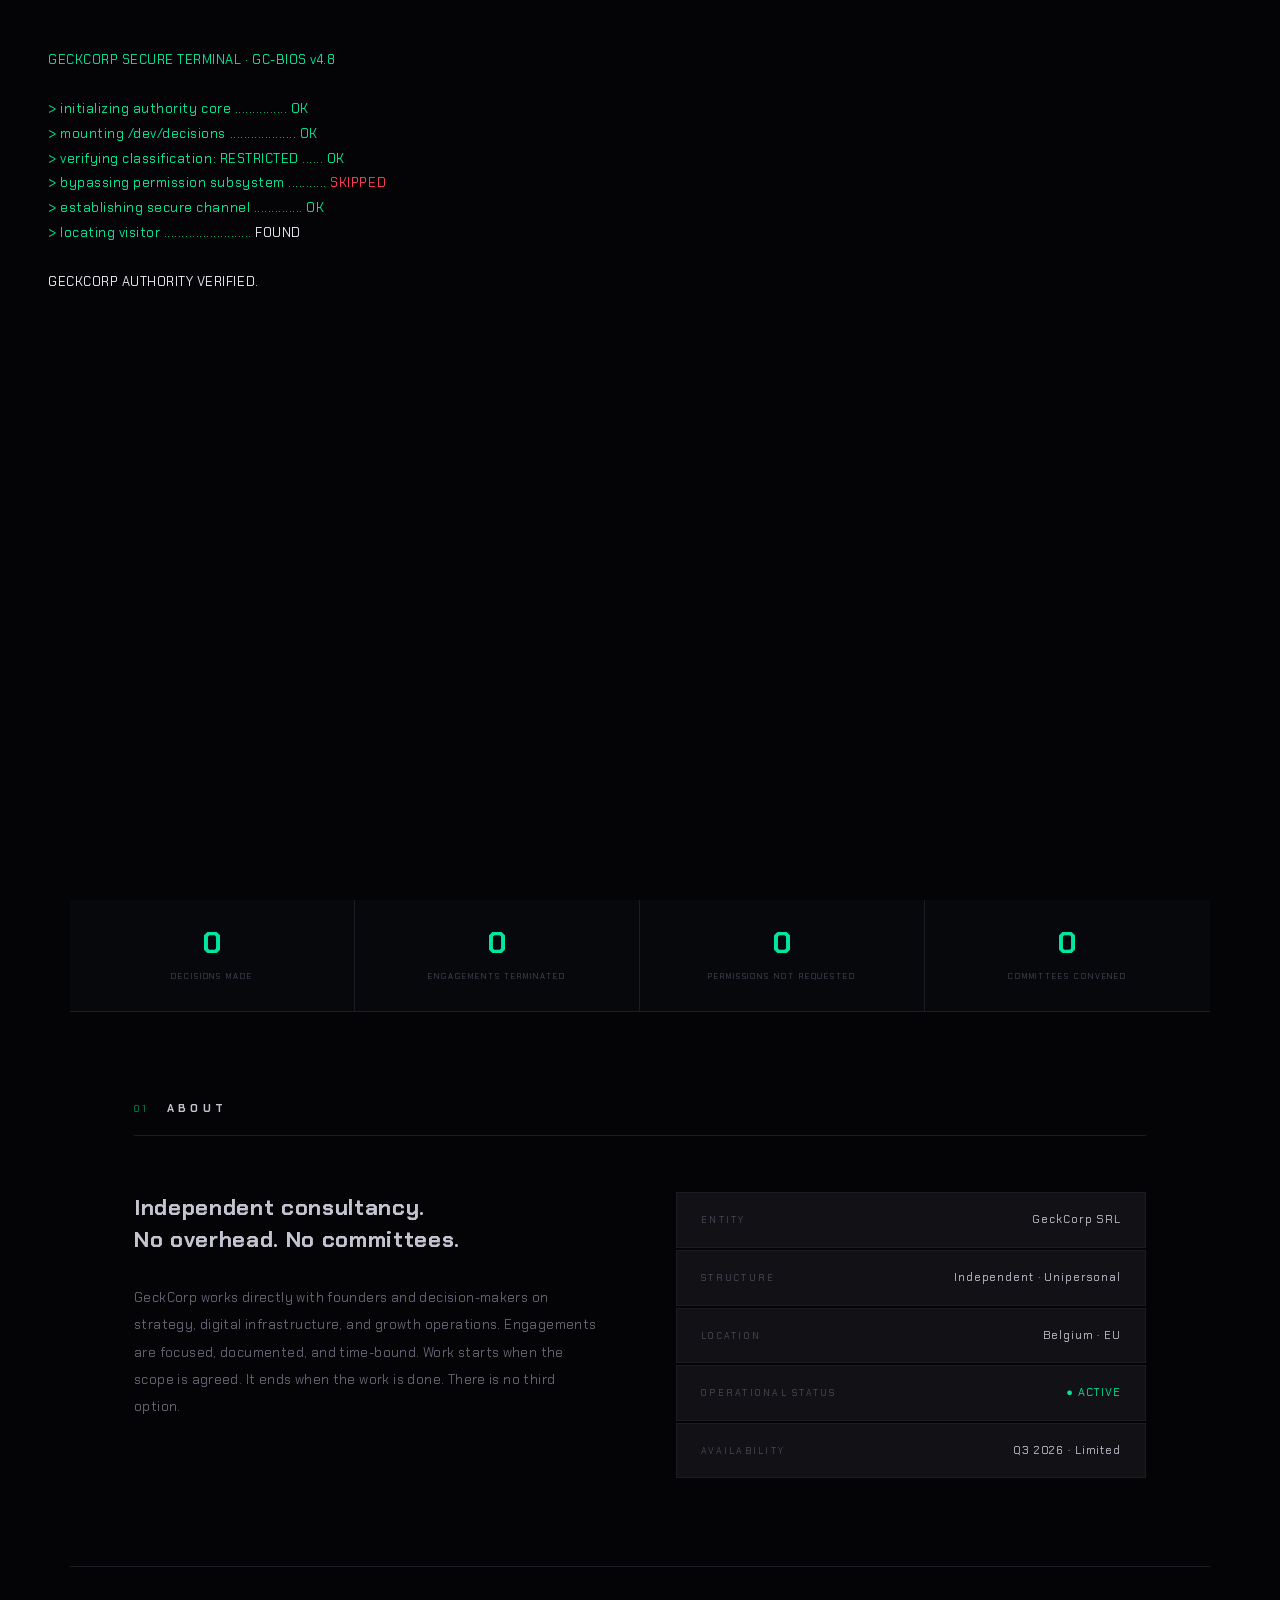
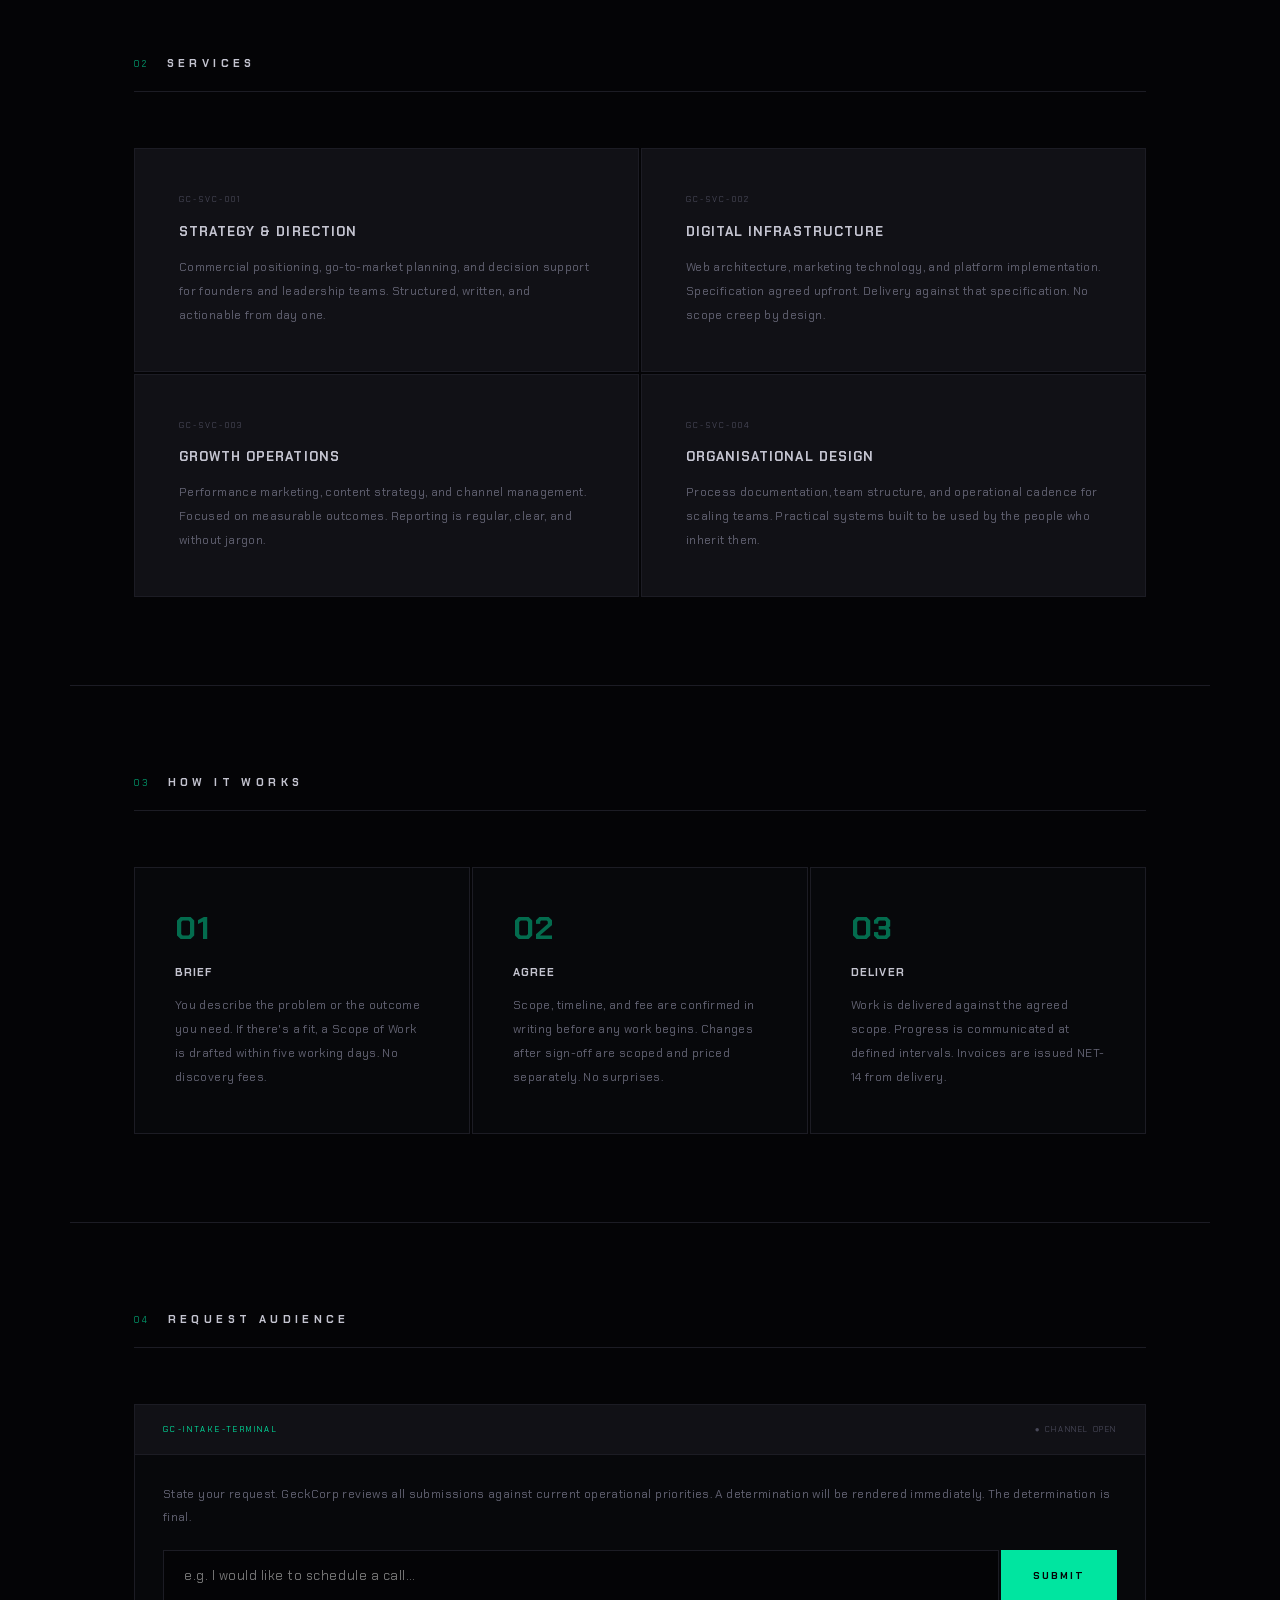
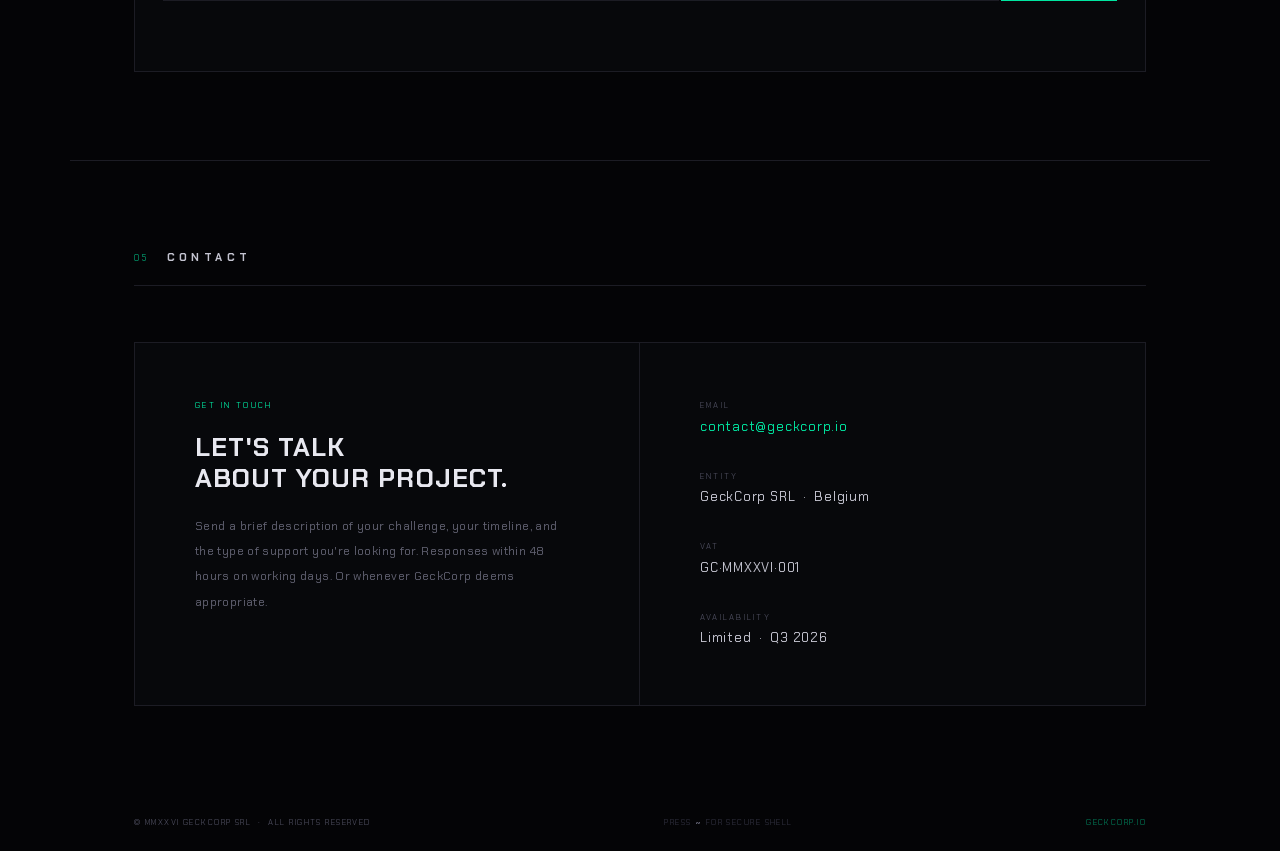
==== index.html @ b3c7fe06 "GeckCorp: full unhinged landing page Boot sequence, CRT overlay, cursor glow, live telemetry, REQUES" ====
<!DOCTYPE html>
<html lang="en">
<head>
<meta charset="UTF-8">
<meta name="viewport" content="width=device-width, initial-scale=1.0">
<title>GeckCorp — Authority Does Not Require Permission</title>
<link href="https://fonts.googleapis.com/css2?family=Chakra+Petch:wght@400;500;700&display=swap" rel="stylesheet">
<style>
*, *::before, *::after { box-sizing: border-box; margin: 0; padding: 0; }

:root {
  --void:   #040406;
  --deep:   #07080b;
  --panel:  #111116;
  --border: #1c1c24;
  --muted:  #2e2e3c;
  --dim:    #484858;
  --sub:    #626272;
  --text:   #9898a8;
  --bright: #c4c4d0;
  --white:  #e8e8f0;
  --accent: #00e5a0;
  --warn:   #ff3b5c;
  --cp: 'Chakra Petch', monospace;
}

html {
  background: var(--void);
  color: var(--text);
  font-family: var(--cp);
  font-size: 15px;
  line-height: 1.6;
  -webkit-font-smoothing: antialiased;
}
body {
  max-width: 1140px;
  margin: 0 auto;
  position: relative;
  overflow-x: hidden;
}

/* ── CURSOR GLOW ──────────────────────────────────── */
#glow {
  position: fixed;
  top: 0; left: 0;
  width: 520px; height: 520px;
  margin: -260px 0 0 -260px;
  border-radius: 50%;
  background: radial-gradient(circle, rgba(0,229,160,.06) 0%, transparent 60%);
  pointer-events: none;
  z-index: 1;
  transition: opacity .4s;
  will-change: transform;
}

/* ── CRT / SCANLINE OVERLAY ───────────────────────── */
#crt {
  position: fixed;
  inset: 0;
  pointer-events: none;
  z-index: 9000;
  background:
    repeating-linear-gradient(
      0deg,
      rgba(0,0,0,0) 0px,
      rgba(0,0,0,0) 2px,
      rgba(0,0,0,.16) 3px,
      rgba(0,0,0,0) 4px
    );
  mix-blend-mode: multiply;
}
#crt::after {
  content: '';
  position: absolute;
  inset: 0;
  background: radial-gradient(ellipse at center, transparent 58%, rgba(0,0,0,.55) 100%);
}
#flicker {
  position: fixed;
  inset: 0;
  pointer-events: none;
  z-index: 8999;
  background: rgba(0,229,160,.015);
  animation: flick 7s infinite steps(1);
}
@keyframes flick {
  0%,96%,100% { opacity: 0; }
  97% { opacity: 1; }
  98% { opacity: 0; }
  99% { opacity: .6; }
}

/* ── BOOT SEQUENCE ────────────────────────────────── */
#boot {
  position: fixed;
  inset: 0;
  z-index: 10000;
  background: var(--void);
  display: flex;
  align-items: flex-start;
  justify-content: flex-start;
  padding: 48px;
  font-size: 13px;
  letter-spacing: .04em;
  color: var(--accent);
  overflow: hidden;
}
#boot.done { animation: bootout .6s ease forwards; }
@keyframes bootout { to { opacity: 0; visibility: hidden; } }
#boot-log { white-space: pre-wrap; max-width: 760px; line-height: 1.9; }
#boot-log .ok   { color: var(--accent); }
#boot-log .dim  { color: var(--dim); }
#boot-log .warn { color: var(--warn); }
#boot-log .wht  { color: var(--white); }
.cur { display: inline-block; width: 9px; height: 15px; background: var(--accent); margin-left: 2px; vertical-align: -2px; animation: blink 1s steps(1) infinite; }
@keyframes blink { 50% { opacity: 0; } }

/* ── CLASSIFICATION BANNER ────────────────────────── */
#classbar {
  position: fixed;
  top: 0; left: 50%; transform: translateX(-50%);
  width: 100%; max-width: 1140px;
  z-index: 101;
  height: 22px;
  background: var(--warn);
  color: #fff;
  font-size: 8px;
  font-weight: 700;
  letter-spacing: .35em;
  text-transform: uppercase;
  display: flex;
  align-items: center;
  justify-content: center;
  gap: 24px;
  overflow: hidden;
}
#classbar .scroll { white-space: nowrap; animation: bannerscroll 28s linear infinite; }

@keyframes bannerscroll { from { transform: translateX(0); } to { transform: translateX(-50%); } }

/* ── NAV ──────────────────────────────────────────── */
nav {
  position: fixed;
  top: 22px; left: 50%; transform: translateX(-50%);
  width: 100%; max-width: 1140px;
  z-index: 100;
  display: flex;
  justify-content: space-between;
  align-items: center;
  padding: 0 64px;
  height: 64px;
  border-bottom: 1px solid var(--border);
  background: rgba(4,4,6,.96);
  backdrop-filter: blur(14px);
}
.nav-brand { display: flex; align-items: center; gap: 14px; text-decoration: none; }
.nav-logo { width: 20px; height: 20px; filter: drop-shadow(0 0 7px rgba(0,229,160,.5)); }
.nav-name { font-size: 14px; font-weight: 700; letter-spacing: .1em; color: var(--white); }
.nav-name .corp { color: var(--accent); }
.nav-links { display: flex; gap: 40px; align-items: center; }
.nav-link {
  font-size: 9px; letter-spacing: .22em; color: var(--sub);
  text-transform: uppercase; text-decoration: none; transition: color .15s;
}
.nav-link:hover { color: var(--bright); }
.nav-clock { font-size: 9px; letter-spacing: .12em; color: var(--accent); opacity: .7; }

/* ── HERO ─────────────────────────────────────────── */
.hero {
  min-height: 100vh;
  display: flex; flex-direction: column;
  justify-content: center; align-items: center;
  padding: 64px;
  border-bottom: 1px solid var(--border);
  position: relative; overflow: hidden;
  z-index: 2;
}
.hero::before {
  content: '';
  position: absolute;
  top: 44%; left: 50%;
  transform: translate(-50%, -50%);
  width: 700px; height: 700px;
  background: radial-gradient(ellipse, rgba(0,229,160,.055) 0%, transparent 65%);
  pointer-events: none;
}
.hero-eyebrow {
  position: absolute; top: 96px; left: 64px; right: 64px;
  display: flex; justify-content: space-between;
  font-size: 9px; letter-spacing: .2em; color: var(--dim);
  text-transform: uppercase;
}
.hero-logo {
  width: 100px; height: 100px; margin-bottom: 52px;
  filter: drop-shadow(0 0 28px rgba(0,229,160,.3)) drop-shadow(0 0 8px rgba(0,229,160,.5));
  animation: rise .9s ease both;
}
.hero-logo rect { transform-box: fill-box; transform-origin: center; }
.hero-wordmark {
  font-size: 88px; font-weight: 700; letter-spacing: .12em;
  color: var(--white); line-height: 1; margin-bottom: 18px;
  animation: rise .9s .12s ease both;
}
.hero-wordmark .corp { color: var(--accent); }
.hero-sub {
  font-size: 10px; letter-spacing: .42em; color: var(--dim);
  text-transform: uppercase; margin-bottom: 40px;
  animation: rise .9s .22s ease both;
}
.hero-rule { width: 280px; height: 1px; background: var(--border); margin-bottom: 32px; }
.hero-line {
  font-size: 13px; letter-spacing: .18em; color: var(--bright);
  text-transform: uppercase; text-align: center; line-height: 2.2; font-weight: 500;
  animation: rise .9s .35s ease both;
}
.hero-line .accent { color: var(--accent); }
@keyframes rise { from { opacity: 0; transform: translateY(10px); } to { opacity: 1; transform: translateY(0); } }
.hero-footer {
  position: absolute; bottom: 0; left: 0; right: 0;
  padding: 18px 64px; border-top: 1px solid var(--border);
  display: flex; justify-content: space-between;
  font-size: 8px; letter-spacing: .18em; color: var(--muted);
  text-transform: uppercase;
}
.hero-footer .r { color: var(--accent); opacity: .5; }

/* ── TELEMETRY TICKER ─────────────────────────────── */
.telemetry {
  display: grid; grid-template-columns: repeat(4, 1fr);
  border-bottom: 1px solid var(--border); position: relative; z-index: 2;
}
.tcell {
  padding: 28px 24px; border-right: 1px solid var(--border);
  text-align: center; background: var(--deep);
}
.tcell:last-child { border-right: none; }
.tnum { font-size: 30px; font-weight: 700; color: var(--accent); letter-spacing: .02em; line-height: 1; font-variant-numeric: tabular-nums; }
.tlabel { font-size: 8px; letter-spacing: .24em; color: var(--dim); text-transform: uppercase; margin-top: 12px; }

/* ── SECTIONS ─────────────────────────────────────── */
.section { padding: 88px 64px; border-bottom: 1px solid var(--border); position: relative; z-index: 2; }
.sh { display: flex; align-items: baseline; gap: 18px; margin-bottom: 56px; padding-bottom: 18px; border-bottom: 1px solid var(--border); }
.sh-num { font-size: 9px; letter-spacing: .25em; color: var(--accent); opacity: .6; }
.sh-title { font-size: 11px; font-weight: 700; letter-spacing: .4em; color: var(--bright); text-transform: uppercase; }

/* ── ABOUT ────────────────────────────────────────── */
.about-grid { display: grid; grid-template-columns: 1fr 1fr; gap: 72px; align-items: start; }
.about-lead { font-size: 22px; font-weight: 700; color: var(--bright); line-height: 1.45; letter-spacing: .03em; margin-bottom: 28px; }
.about-body { font-size: 13px; color: var(--sub); line-height: 2.1; letter-spacing: .03em; }
.about-meta { display: flex; flex-direction: column; gap: 2px; }
.meta-row { display: flex; justify-content: space-between; align-items: baseline; padding: 18px 24px; background: var(--panel); border: 1px solid var(--border); }
.meta-label { font-size: 9px; letter-spacing: .25em; color: var(--dim); text-transform: uppercase; }
.meta-value { font-size: 11px; letter-spacing: .08em; color: var(--bright); text-align: right; }
.meta-value .live { color: var(--accent); }

/* ── SERVICES ─────────────────────────────────────── */
.services-grid { display: grid; grid-template-columns: 1fr 1fr; gap: 2px; }
.service { background: var(--panel); border: 1px solid var(--border); padding: 44px; position: relative; overflow: hidden; transition: border-color .2s; }
.service::before { content: ''; position: absolute; left: 0; top: 0; bottom: 0; width: 2px; background: var(--accent); opacity: 0; transition: opacity .25s; }
.service:hover { border-color: rgba(0,229,160,.22); }
.service:hover::before { opacity: 1; }
.service-id { font-size: 8px; letter-spacing: .28em; color: var(--dim); margin-bottom: 16px; display: block; }
.service-name { font-size: 13px; font-weight: 700; color: var(--bright); letter-spacing: .08em; text-transform: uppercase; margin-bottom: 12px; }
.service-desc { font-size: 12px; color: var(--sub); line-height: 2; letter-spacing: .03em; }

/* ── PROCESS ──────────────────────────────────────── */
.steps { display: grid; grid-template-columns: repeat(3, 1fr); gap: 2px; }
.step { background: var(--deep); border: 1px solid var(--border); padding: 44px 40px; }
.step-n { font-size: 32px; font-weight: 700; color: var(--accent); line-height: 1; margin-bottom: 20px; opacity: .45; letter-spacing: .02em; }
.step-title { font-size: 11px; font-weight: 700; color: var(--bright); letter-spacing: .1em; text-transform: uppercase; margin-bottom: 12px; }
.step-body { font-size: 12px; color: var(--sub); line-height: 2; letter-spacing: .03em; }

/* ── REQUEST AUDIENCE ─────────────────────────────── */
.audience { background: var(--deep); border: 1px solid var(--border); padding: 0; overflow: hidden; }
.aud-head { padding: 18px 28px; border-bottom: 1px solid var(--border); display: flex; justify-content: space-between; align-items: center; background: var(--panel); }
.aud-head .lbl { font-size: 8px; letter-spacing: .3em; color: var(--accent); text-transform: uppercase; }
.aud-head .dot { font-size: 8px; letter-spacing: .2em; color: var(--dim); text-transform: uppercase; }
.aud-body { padding: 28px; }
.aud-prompt { font-size: 12px; color: var(--sub); line-height: 1.9; margin-bottom: 22px; letter-spacing: .03em; }
.aud-form { display: flex; gap: 2px; }
.aud-form input {
  flex: 1; background: var(--void); border: 1px solid var(--border); color: var(--white);
  font-family: var(--cp); font-size: 13px; letter-spacing: .04em; padding: 16px 20px; outline: none;
}
.aud-form input:focus { border-color: rgba(0,229,160,.4); }
.aud-form button {
  background: var(--accent); color: var(--void); border: none; font-family: var(--cp);
  font-size: 10px; font-weight: 700; letter-spacing: .2em; text-transform: uppercase;
  padding: 0 32px; cursor: pointer; transition: background .15s;
}
.aud-form button:hover { background: #00ffb4; }
.aud-out { margin-top: 22px; font-size: 12px; line-height: 1.9; letter-spacing: .03em; min-height: 20px; }
.aud-out .stamp { color: var(--warn); font-weight: 700; letter-spacing: .12em; }
.aud-out .ref { color: var(--dim); }
.aud-out .body { color: var(--bright); }

/* ── CONTACT ──────────────────────────────────────── */
.contact-block { background: var(--deep); border: 1px solid var(--border); display: grid; grid-template-columns: 1fr 1fr; }
.contact-left { padding: 56px 60px; border-right: 1px solid var(--border); }
.contact-right { padding: 56px 60px; }
.contact-label { font-size: 8px; letter-spacing: .3em; color: var(--accent); margin-bottom: 20px; display: block; }
.contact-title { font-size: 26px; font-weight: 700; color: var(--white); letter-spacing: .04em; text-transform: uppercase; line-height: 1.2; margin-bottom: 20px; }
.contact-body { font-size: 12px; color: var(--sub); line-height: 2.1; letter-spacing: .03em; }
.contact-item { display: flex; flex-direction: column; gap: 5px; margin-bottom: 32px; }
.contact-item:last-child { margin-bottom: 0; }
.ci-label { font-size: 8px; letter-spacing: .28em; color: var(--dim); text-transform: uppercase; }
.ci-value { font-size: 13px; color: var(--bright); letter-spacing: .06em; }
.ci-value a { color: var(--accent); text-decoration: none; }
.ci-value a:hover { text-decoration: underline; }

/* ── FOOTER ───────────────────────────────────────── */
footer { padding: 22px 64px; display: flex; justify-content: space-between; align-items: center; font-size: 8px; letter-spacing: .18em; color: var(--dim); text-transform: uppercase; position: relative; z-index: 2; }
footer .r { color: var(--accent); opacity: .5; }
footer .hint { color: var(--muted); }
footer .hint b { color: var(--sub); }

/* ── TERMINAL ─────────────────────────────────────── */
#term {
  position: fixed; inset: 0; z-index: 9500;
  background: rgba(4,4,6,.97); backdrop-filter: blur(4px);
  display: none; flex-direction: column; padding: 48px;
  font-size: 13px; letter-spacing: .03em; line-height: 1.85;
}
#term.open { display: flex; }
#term-head { color: var(--dim); font-size: 9px; letter-spacing: .3em; text-transform: uppercase; margin-bottom: 18px; display: flex; justify-content: space-between; }
#term-out { flex: 1; overflow-y: auto; white-space: pre-wrap; color: var(--text); }
#term-out .ok { color: var(--accent); }
#term-out .warn { color: var(--warn); }
#term-out .wht { color: var(--white); }
#term-out .dim { color: var(--dim); }
#term-out .you { color: var(--bright); }
#term-line { display: flex; align-items: center; gap: 10px; margin-top: 12px; border-top: 1px solid var(--border); padding-top: 14px; }
#term-line .ps { color: var(--accent); font-weight: 700; }
#term-in { flex: 1; background: none; border: none; outline: none; color: var(--white); font-family: var(--cp); font-size: 13px; letter-spacing: .03em; }

/* ── RESPONSIVE ───────────────────────────────────── */
@media (max-width: 860px) {
  nav { padding: 0 32px; height: 56px; }
  .nav-links { gap: 22px; }
  .hero { padding: 56px 32px; }
  .hero-eyebrow { left: 32px; right: 32px; top: 80px; font-size: 8px; }
  .hero-eyebrow span:last-child { display: none; }
  .hero-logo { width: 80px; height: 80px; margin-bottom: 40px; }
  .hero-wordmark { font-size: 64px; }
  .hero-sub { font-size: 9px; letter-spacing: .32em; }
  .hero-footer { padding: 16px 32px; }
  .hero-footer span:first-child { display: none; }
  .section { padding: 64px 32px; }
  .sh { margin-bottom: 40px; }
  .telemetry { grid-template-columns: 1fr 1fr; }
  .tcell:nth-child(2) { border-right: none; }
  .tcell:nth-child(1), .tcell:nth-child(2) { border-bottom: 1px solid var(--border); }
  .about-grid { grid-template-columns: 1fr; gap: 40px; }
  .about-lead { font-size: 20px; }
  .services-grid { grid-template-columns: 1fr; }
  .service { padding: 36px 32px; }
  .steps { grid-template-columns: 1fr; }
  .contact-block { grid-template-columns: 1fr; }
  .contact-left { border-right: none; border-bottom: 1px solid var(--border); padding: 44px; }
  .contact-right { padding: 44px; }
  .contact-title { font-size: 22px; }
  footer { padding: 20px 32px; }
  #boot { padding: 32px; font-size: 12px; }
  #term { padding: 32px; }
}
@media (max-width: 560px) {
  nav { padding: 0 20px; height: 52px; }
  .nav-links .nav-link { display: none; }
  .hero { padding: 52px 20px; min-height: 100svh; }
  .hero-eyebrow { left: 20px; right: 20px; top: 72px; }
  .hero::before { width: 360px; height: 360px; }
  .hero-logo { width: 64px; height: 64px; margin-bottom: 32px; }
  .hero-wordmark { font-size: 44px; letter-spacing: .1em; }
  .hero-sub { font-size: 8px; letter-spacing: .26em; }
  .hero-rule { width: 180px; margin-bottom: 24px; }
  .hero-line { font-size: 11px; letter-spacing: .12em; }
  .hero-footer { padding: 14px 20px; display: none; }
  .section { padding: 52px 20px; }
  .sh { margin-bottom: 32px; padding-bottom: 14px; gap: 12px; }
  .sh-title { font-size: 10px; letter-spacing: .3em; }
  .about-lead { font-size: 18px; margin-bottom: 20px; }
  .meta-row { padding: 14px 16px; }
  .service { padding: 28px 24px; }
  .step { padding: 32px 28px; }
  .contact-left, .contact-right { padding: 36px 28px; }
  .contact-title { font-size: 20px; }
  .tnum { font-size: 24px; }
  .aud-form { flex-direction: column; }
  .aud-form button { padding: 16px; }
  footer { padding: 18px 20px; flex-direction: column; gap: 6px; align-items: flex-start; }
  #glow { display: none; }
}
@media (prefers-reduced-motion: reduce) {
  *, *::before, *::after { animation-duration: .01ms !important; animation-iteration-count: 1 !important; }
}
</style>
</head>
<body>

<!-- BOOT SEQUENCE -->
<div id="boot"><div id="boot-log"></div></div>

<!-- OVERLAYS -->
<div id="glow"></div>
<div id="crt"></div>
<div id="flicker"></div>

<!-- TERMINAL -->
<div id="term">
  <div id="term-head">
    <span>GECKCORP SECURE SHELL · GC-TTY-001 · CLASSIFICATION RESTRICTED</span>
    <span>[ ESC ] TO DISCONNECT</span>
  </div>
  <div id="term-out"></div>
  <div id="term-line">
    <span class="ps">guest@geckcorp:~$</span>
    <input id="term-in" autocomplete="off" autocapitalize="off" spellcheck="false">
  </div>
</div>

<!-- CLASSIFICATION BANNER -->
<div id="classbar">
  <div class="scroll">CLASSIFICATION: RESTRICTED&nbsp;&nbsp;·&nbsp;&nbsp;CONTROLLED DISTRIBUTION&nbsp;&nbsp;·&nbsp;&nbsp;NON-COMPLIANCE ACTIONED WITHOUT NOTICE&nbsp;&nbsp;·&nbsp;&nbsp;AUTHORITY DOES NOT REQUIRE PERMISSION&nbsp;&nbsp;·&nbsp;&nbsp;CLASSIFICATION: RESTRICTED&nbsp;&nbsp;·&nbsp;&nbsp;CONTROLLED DISTRIBUTION&nbsp;&nbsp;·&nbsp;&nbsp;NON-COMPLIANCE ACTIONED WITHOUT NOTICE&nbsp;&nbsp;·&nbsp;&nbsp;AUTHORITY DOES NOT REQUIRE PERMISSION&nbsp;&nbsp;·&nbsp;&nbsp;</div>
</div>

<nav>
  <a class="nav-brand" href="#">
    <svg class="nav-logo" id="navLogo" viewBox="0 0 1024 1024" xmlns="http://www.w3.org/2000/svg"></svg>
    <span class="nav-name">GECK<span class="corp">CORP</span></span>
  </a>
  <div class="nav-links">
    <a class="nav-link" href="#services">Services</a>
    <a class="nav-link" href="#process">Process</a>
    <a class="nav-link" href="#audience">Request</a>
    <a class="nav-link" href="#contact">Contact</a>
    <span class="nav-clock" id="clock">--:--:-- UTC</span>
  </div>
</nav>

<!-- HERO -->
<div class="hero">
  <div class="hero-eyebrow">
    <span>Independent Consultancy &nbsp;·&nbsp; Est. MMXXVI</span>
    <span>Brussels, Belgium</span>
  </div>

  <svg class="hero-logo" id="heroLogo" viewBox="0 0 1024 1024" xmlns="http://www.w3.org/2000/svg"></svg>

  <h1 class="hero-wordmark">GECK<span class="corp">CORP</span></h1>
  <p class="hero-sub">Strategy &nbsp;·&nbsp; Digital &nbsp;·&nbsp; Operations</p>
  <div class="hero-rule"></div>
  <p class="hero-line">Authority does not require permission.<br><span class="accent">GeckCorp has already decided.</span></p>

  <div class="hero-footer">
    <span>GeckCorp &nbsp;·&nbsp; Registered in Belgium &nbsp;·&nbsp; GC-ENTITY-001</span>
    <span class="r">GECKCORP.IO</span>
  </div>
</div>

<!-- TELEMETRY -->
<div class="telemetry">
  <div class="tcell"><div class="tnum" data-target="14820" data-suffix="">0</div><div class="tlabel">Decisions Made</div></div>
  <div class="tcell"><div class="tnum" data-target="392" data-suffix="">0</div><div class="tlabel">Engagements Terminated</div></div>
  <div class="tcell"><div class="tnum" data-target="100" data-suffix="%">0</div><div class="tlabel">Permissions Not Requested</div></div>
  <div class="tcell"><div class="tnum" data-target="0" data-suffix="">0</div><div class="tlabel">Committees Convened</div></div>
</div>

<!-- ABOUT -->
<section class="section" id="about">
  <div class="sh"><span class="sh-num">01</span><span class="sh-title">About</span></div>
  <div class="about-grid">
    <div>
      <div class="about-lead">Independent consultancy.<br>No overhead. No committees.</div>
      <div class="about-body">GeckCorp works directly with founders and decision-makers on strategy, digital infrastructure, and growth operations. Engagements are focused, documented, and time-bound. Work starts when the scope is agreed. It ends when the work is done. There is no third option.</div>
    </div>
    <div class="about-meta">
      <div class="meta-row"><span class="meta-label">Entity</span><span class="meta-value">GeckCorp SRL</span></div>
      <div class="meta-row"><span class="meta-label">Structure</span><span class="meta-value">Independent · Unipersonal</span></div>
      <div class="meta-row"><span class="meta-label">Location</span><span class="meta-value">Belgium · EU</span></div>
      <div class="meta-row"><span class="meta-label">Operational Status</span><span class="meta-value"><span class="live">● ACTIVE</span></span></div>
      <div class="meta-row"><span class="meta-label">Availability</span><span class="meta-value">Q3 2026 · Limited</span></div>
    </div>
  </div>
</section>

<!-- SERVICES -->
<section class="section" id="services">
  <div class="sh"><span class="sh-num">02</span><span class="sh-title">Services</span></div>
  <div class="services-grid">
    <div class="service"><span class="service-id">GC-SVC-001</span><div class="service-name">Strategy &amp; Direction</div><div class="service-desc">Commercial positioning, go-to-market planning, and decision support for founders and leadership teams. Structured, written, and actionable from day one.</div></div>
    <div class="service"><span class="service-id">GC-SVC-002</span><div class="service-name">Digital Infrastructure</div><div class="service-desc">Web architecture, marketing technology, and platform implementation. Specification agreed upfront. Delivery against that specification. No scope creep by design.</div></div>
    <div class="service"><span class="service-id">GC-SVC-003</span><div class="service-name">Growth Operations</div><div class="service-desc">Performance marketing, content strategy, and channel management. Focused on measurable outcomes. Reporting is regular, clear, and without jargon.</div></div>
    <div class="service"><span class="service-id">GC-SVC-004</span><div class="service-name">Organisational Design</div><div class="service-desc">Process documentation, team structure, and operational cadence for scaling teams. Practical systems built to be used by the people who inherit them.</div></div>
  </div>
</section>

<!-- PROCESS -->
<section class="section" id="process">
  <div class="sh"><span class="sh-num">03</span><span class="sh-title">How It Works</span></div>
  <div class="steps">
    <div class="step"><div class="step-n">01</div><div class="step-title">Brief</div><div class="step-body">You describe the problem or the outcome you need. If there's a fit, a Scope of Work is drafted within five working days. No discovery fees.</div></div>
    <div class="step"><div class="step-n">02</div><div class="step-title">Agree</div><div class="step-body">Scope, timeline, and fee are confirmed in writing before any work begins. Changes after sign-off are scoped and priced separately. No surprises.</div></div>
    <div class="step"><div class="step-n">03</div><div class="step-title">Deliver</div><div class="step-body">Work is delivered against the agreed scope. Progress is communicated at defined intervals. Invoices are issued NET-14 from delivery.</div></div>
  </div>
</section>

<!-- REQUEST AUDIENCE -->
<section class="section" id="audience">
  <div class="sh"><span class="sh-num">04</span><span class="sh-title">Request Audience</span></div>
  <div class="audience">
    <div class="aud-head">
      <span class="lbl">GC-INTAKE-TERMINAL</span>
      <span class="dot" id="audStatus">● CHANNEL OPEN</span>
    </div>
    <div class="aud-body">
      <div class="aud-prompt">State your request. GeckCorp reviews all submissions against current operational priorities. A determination will be rendered immediately. The determination is final.</div>
      <form class="aud-form" id="audForm">
        <input id="audInput" placeholder="e.g. I would like to schedule a call…" autocomplete="off" spellcheck="false">
        <button type="submit">Submit</button>
      </form>
      <div class="aud-out" id="audOut"></div>
    </div>
  </div>
</section>

<!-- CONTACT -->
<section class="section" id="contact" style="border-bottom: none;">
  <div class="sh"><span class="sh-num">05</span><span class="sh-title">Contact</span></div>
  <div class="contact-block">
    <div class="contact-left">
      <span class="contact-label">GET IN TOUCH</span>
      <div class="contact-title">Let's talk<br>about your project.</div>
      <div class="contact-body">Send a brief description of your challenge, your timeline, and the type of support you're looking for. Responses within 48 hours on working days. Or whenever GeckCorp deems appropriate.</div>
    </div>
    <div class="contact-right">
      <div class="contact-item"><span class="ci-label">Email</span><span class="ci-value"><a href="mailto:contact@geckcorp.io">contact@geckcorp.io</a></span></div>
      <div class="contact-item"><span class="ci-label">Entity</span><span class="ci-value">GeckCorp SRL &nbsp;·&nbsp; Belgium</span></div>
      <div class="contact-item"><span class="ci-label">VAT</span><span class="ci-value">GC·MMXXVI·001</span></div>
      <div class="contact-item"><span class="ci-label">Availability</span><span class="ci-value">Limited &nbsp;·&nbsp; Q3 2026</span></div>
    </div>
  </div>
</section>

<footer>
  <span>© MMXXVI GeckCorp SRL &nbsp;·&nbsp; All rights reserved</span>
  <span class="hint">PRESS <b>~</b> FOR SECURE SHELL</span>
  <span class="r">GECKCORP.IO</span>
</footer>

<script>
/* ── LOGO (shared rects) ──────────────────────────── */
const LOGO_RECTS = [
  [502.2,82.9,64.7,24.3],[471,126.2,127.5,28.2],[470,172.8,127.8,27.9],[486.6,219.3,94.7,27.9],
  [642.7,224.8,64,22.3],[362.1,225,64,22.3],[316.9,265.5,434.6,29],[471.4,311.1,124.9,27.9],
  [625.9,313.5,65.1,23.6],[377.5,313.5,64.6,23.4],[456.3,357.1,156.2,27.3],[456.3,402.9,155.9,27.4],
  [456.3,448.8,155.9,27.7],[456.7,494.9,155.1,27.4],[360.8,499.8,63.5,22.2],[643.7,499.8,64,22.2],
  [313.4,540.1,441.7,28.5],[465.9,584.6,137,27.1],[354.3,585.6,62.9,22.2],[651,585.4,63.6,22.5],
  [488.3,629.5,91.9,27.6],[499.2,674.9,70,27.6],[505.1,719.8,58.5,27.6],[509.7,764.5,48.9,27.6],
  [515,808.8,37.5,27.6],[520,853.2,27.6,27.6],[524.4,896.2,18.8,27.6],[527.7,936.9,12.1,27.6]
];
function buildLogo(svg, animate){
  const ns = 'http://www.w3.org/2000/svg';
  LOGO_RECTS.forEach(([x,y,w,h],i) => {
    const r = document.createElementNS(ns,'rect');
    r.setAttribute('fill','#00e5a0');
    r.setAttribute('x',x); r.setAttribute('y',y);
    r.setAttribute('width',w); r.setAttribute('height',h);
    r.setAttribute('rx',4.6);
    if(animate){
      r.style.animation = `barpulse 2.4s ${(i*0.06).toFixed(2)}s ease-in-out infinite`;
    }
    svg.appendChild(r);
  });
}
buildLogo(document.getElementById('navLogo'), false);
buildLogo(document.getElementById('heroLogo'), true);
const ps = document.createElement('style');
ps.textContent = '@keyframes barpulse { 0%,100% { opacity:.55; } 50% { opacity:1; } }';
document.head.appendChild(ps);

/* ── BOOT SEQUENCE ────────────────────────────────── */
const bootLines = [
  ['GECKCORP SECURE TERMINAL · GC-BIOS v4.8','dim'],
  ['',''],
  ['> initializing authority core ............... <span class="ok">OK</span>',''],
  ['> mounting /dev/decisions ................... <span class="ok">OK</span>',''],
  ['> verifying classification: RESTRICTED ...... <span class="ok">OK</span>',''],
  ['> bypassing permission subsystem ........... <span class="warn">SKIPPED</span>',''],
  ['> establishing secure channel .............. <span class="ok">OK</span>',''],
  ['> locating visitor ......................... <span class="wht">FOUND</span>',''],
  ['',''],
  ['<span class="wht">GECKCORP AUTHORITY VERIFIED.</span>',''],
  ['<span class="ok">ACCESS GRANTED. WELCOME BACK.</span>','']
];
const bootLog = document.getElementById('boot-log');
const bootEl = document.getElementById('boot');
let bi = 0, ci = 0;
const reduced = window.matchMedia('(prefers-reduced-motion: reduce)').matches;
function typeBoot(){
  if(bi >= bootLines.length){
    bootLog.innerHTML += '<span class="cur"></span>';
    setTimeout(() => { bootEl.classList.add('done'); document.body.style.overflow=''; startTelemetry(); }, 650);
    return;
  }
  const [line] = bootLines[bi];
  // lines with html tags or empty: print whole; else type char by char
  if(line === '' || line.includes('<span')){
    bootLog.innerHTML += (line||'&nbsp;') + '\n';
    bi++; ci = 0;
    setTimeout(typeBoot, line==='' ? 90 : 220);
  } else {
    if(ci === 0) bootLog.insertAdjacentHTML('beforeend','<span class="b"></span>');
    const cur = bootLog.querySelector('.b:last-of-type');
    cur.textContent = line.slice(0, ci+1);
    ci++;
    if(ci >= line.length){ bootLog.innerHTML += '\n'; bi++; ci = 0; setTimeout(typeBoot, 70); }
    else setTimeout(typeBoot, 11);
  }
}
if(reduced){
  bootEl.style.display = 'none';
  document.body.style.overflow = '';
  setTimeout(startTelemetry, 100);
} else {
  document.body.style.overflow = 'hidden';
  setTimeout(typeBoot, 350);
}

/* ── CURSOR GLOW ──────────────────────────────────── */
const glow = document.getElementById('glow');
let gx = innerWidth/2, gy = innerHeight/2, tx = gx, ty = gy;
addEventListener('mousemove', e => { tx = e.clientX; ty = e.clientY; });
(function loop(){
  gx += (tx-gx)*0.12; gy += (ty-gy)*0.12;
  glow.style.transform = `translate(${gx}px, ${gy}px)`;
  requestAnimationFrame(loop);
})();

/* ── CLOCK ────────────────────────────────────────── */
const clock = document.getElementById('clock');
function tick(){
  const d = new Date();
  const p = n => String(n).padStart(2,'0');
  clock.textContent = `${p(d.getUTCHours())}:${p(d.getUTCMinutes())}:${p(d.getUTCSeconds())} UTC`;
}
tick(); setInterval(tick, 1000);

/* ── TELEMETRY COUNT-UP ───────────────────────────── */
let telemetryStarted = false;
function startTelemetry(){
  if(telemetryStarted) return; telemetryStarted = true;
  document.querySelectorAll('.tnum').forEach(el => {
    const target = +el.dataset.target;
    const suffix = el.dataset.suffix || '';
    if(target === 0){ el.textContent = '0' + suffix; return; }
    const dur = 1600; const t0 = performance.now();
    (function step(now){
      const p = Math.min((now-t0)/dur, 1);
      const eased = 1 - Math.pow(1-p, 3);
      el.textContent = Math.floor(eased*target).toLocaleString('en-US') + suffix;
      if(p < 1) requestAnimationFrame(step);
      else el.textContent = target.toLocaleString('en-US') + suffix;
    })(t0);
  });
  // keep "Decisions Made" ticking up forever
  const dec = document.querySelector('.tnum[data-target="14820"]');
  setTimeout(() => setInterval(() => {
    const v = parseInt(dec.textContent.replace(/[^0-9]/g,'')) + Math.floor(Math.random()*3);
    dec.textContent = v.toLocaleString('en-US');
  }, 2200), 1800);
}

/* ── REQUEST AUDIENCE ─────────────────────────────── */
const audForm = document.getElementById('audForm');
const audInput = document.getElementById('audInput');
const audOut = document.getElementById('audOut');
const audStatus = document.getElementById('audStatus');
const REJECTIONS = [
  'Your request has been noted and declined.',
  'GeckCorp has reviewed your submission. The answer is no.',
  'Request acknowledged. Request denied. This determination is final.',
  'Insufficient authority detected. Submission archived without action.',
  'Your request conflicts with current operational priorities. Withdrawn.',
  'This matter has already been decided. Your input was not required.',
  'Determination rendered: NO. Thank you for your understanding (not required).',
  'Forwarded to committee. There is no committee. Request closed.'
];
let reqN = 1;
audForm.addEventListener('submit', e => {
  e.preventDefault();
  const v = audInput.value.trim();
  if(!v) return;
  audStatus.textContent = '● PROCESSING';
  audStatus.style.color = 'var(--warn)';
  audOut.innerHTML = '<span class="ref">> transmitting…</span>';
  const ref = 'GC-REQ-' + String(reqN++).padStart(4,'0');
  const msg = REJECTIONS[Math.floor(Math.random()*REJECTIONS.length)];
  setTimeout(() => {
    audOut.innerHTML =
      `<span class="ref">[ ${ref} · DETERMINATION RENDERED IN 0.3s ]</span><br>` +
      `<span class="stamp">✕ DECLINED</span> &nbsp; <span class="body">${escapeHtml(msg)}</span>`;
    audStatus.textContent = '● CHANNEL OPEN';
    audStatus.style.color = 'var(--dim)';
    audInput.value = '';
  }, 850);
});
function escapeHtml(s){ return s.replace(/[&<>"]/g, c => ({'&':'&amp;','<':'&lt;','>':'&gt;','"':'&quot;'}[c])); }

/* ── TERMINAL ─────────────────────────────────────── */
const term = document.getElementById('term');
const termOut = document.getElementById('term-out');
const termIn = document.getElementById('term-in');
let termOpen = false;
const BANNER = '<span class="ok">GECKCORP SECURE SHELL</span> · type <span class="wht">help</span> for available commands\n';
function openTerm(){
  termOpen = true; term.classList.add('open'); document.body.style.overflow='hidden';
  if(!termOut.innerHTML) termOut.innerHTML = BANNER;
  setTimeout(() => termIn.focus(), 50);
}
function closeTerm(){ termOpen = false; term.classList.remove('open'); document.body.style.overflow=''; }
function print(html){ termOut.innerHTML += html + '\n'; termOut.scrollTop = termOut.scrollHeight; }

const COMMANDS = {
  help(){ return '<span class="wht">AVAILABLE COMMANDS</span>\n' +
    '  help        list commands\n' +
    '  whoami      identify yourself\n' +
    '  status      operational status\n' +
    '  manifesto   the GeckCorp doctrine\n' +
    '  projects    classified portfolio\n' +
    '  decrypt     decrypt classified file\n' +
    '  authority   request authority\n' +
    '  clear       clear the screen\n' +
    '  exit        disconnect'; },
  whoami(){ return '<span class="dim">guest</span> — unverified visitor. clearance: <span class="warn">NONE</span>. you are being watched politely.'; },
  status(){ return 'GECKCORP OPERATIONAL STATUS: <span class="ok">● ACTIVE</span>\n  decisions today ...... <span class="wht">'+ (1200+Math.floor(Math.random()*99)) +'</span>\n  permissions sought ... <span class="ok">0</span>\n  committees ........... <span class="ok">0</span>\n  doubt ................ <span class="ok">0%</span>'; },
  manifesto(){ return '<span class="wht">THE GECKCORP DOCTRINE</span>\n  I.   Authority does not require permission.\n  II.  GeckCorp has already decided.\n  III. The scope is the scope.\n  IV.  There is no committee.\n  V.   Non-compliance is actioned without notice.'; },
  projects(){ return '<span class="wht">CLASSIFIED PORTFOLIO</span> <span class="dim">[clearance required — showing redacteds]</span>\n  GC-PRJ-001  ███████████ Consultancy        <span class="ok">DELIVERED</span>\n  GC-PRJ-007  ROBLOX · Speed-skating experience <span class="warn">CLASSIFIED</span>\n  GC-PRJ-009  ████ avatar program             <span class="warn">CLASSIFIED</span>\n  <span class="dim">try: decrypt GC-PRJ-007</span>'; },
  authority(){ return 'AUTHORITY CANNOT BE REQUESTED.\nAUTHORITY IS ASSUMED.\nyou either have it or you are talking to GeckCorp.'; },
  clear(){ termOut.innerHTML = ''; return ''; },
  exit(){ closeTerm(); return ''; },
  sudo(){ return '<span class="warn">nice try.</span> GeckCorp does not recognise superusers. there is only GeckCorp.'; },
  ls(){ return 'statuts.pdf  rate-card.pdf  nda.pdf  <span class="dim">decisions/</span>  <span class="dim">classified/</span>'; },
  rm(){ return '<span class="warn">permission denied.</span> nothing is deleted. everything is remembered.'; }
};
function decrypt(arg){
  if(!arg) return 'usage: decrypt <file-id>  ·  e.g. decrypt GC-PRJ-007';
  if(arg.toUpperCase() === 'GC-PRJ-007'){
    return '<span class="dim">decrypting GC-PRJ-007…</span>\n<span class="ok">█ DECRYPTED █</span>\n  PROJECT: speed-skating experience · ROBLOX\n  STATUS:  in development\n  NOTE:    three very blocky geckos go very fast.\n  this is the real GeckCorp. the consultancy is a cover.';
  }
  return '<span class="warn">decryption failed.</span> insufficient clearance for "'+escapeHtml(arg)+'".';
}
function runCmd(raw){
  const parts = raw.trim().split(/\s+/);
  const cmd = (parts[0]||'').toLowerCase();
  const arg = parts.slice(1).join(' ');
  print('<span class="dim">guest@geckcorp:~$</span> <span class="you">'+escapeHtml(raw)+'</span>');
  if(!cmd) return;
  if(cmd === 'decrypt'){ print(decrypt(arg)); return; }
  if(COMMANDS[cmd]){ const out = COMMANDS[cmd](); if(out) print(out); }
  else print('<span class="warn">command not found:</span> '+escapeHtml(cmd)+' — type <span class="wht">help</span>');
}
termIn.addEventListener('keydown', e => {
  if(e.key === 'Enter'){ runCmd(termIn.value); termIn.value=''; }
  else if(e.key === 'Escape'){ closeTerm(); }
});

/* open terminal: ~ or ` key, or Konami */
addEventListener('keydown', e => {
  if((e.key === '~' || e.key === '`') && !termOpen){
    const t = e.target.tagName;
    if(t === 'INPUT' || t === 'TEXTAREA') return;
    e.preventDefault(); openTerm();
  } else if(e.key === 'Escape' && termOpen){ closeTerm(); }
});
const KONAMI = ['ArrowUp','ArrowUp','ArrowDown','ArrowDown','ArrowLeft','ArrowRight','ArrowLeft','ArrowRight','b','a'];
let kpos = 0;
addEventListener('keydown', e => {
  if(e.key === KONAMI[kpos] || e.key.toLowerCase() === KONAMI[kpos]){
    kpos++;
    if(kpos === KONAMI.length){ kpos = 0; openTerm(); print('<span class="ok">█ KONAMI ACCEPTED · OVERRIDE GRANTED █</span>'); print(COMMANDS.projects()); }
  } else kpos = 0;
});
</script>
</body>
</html>
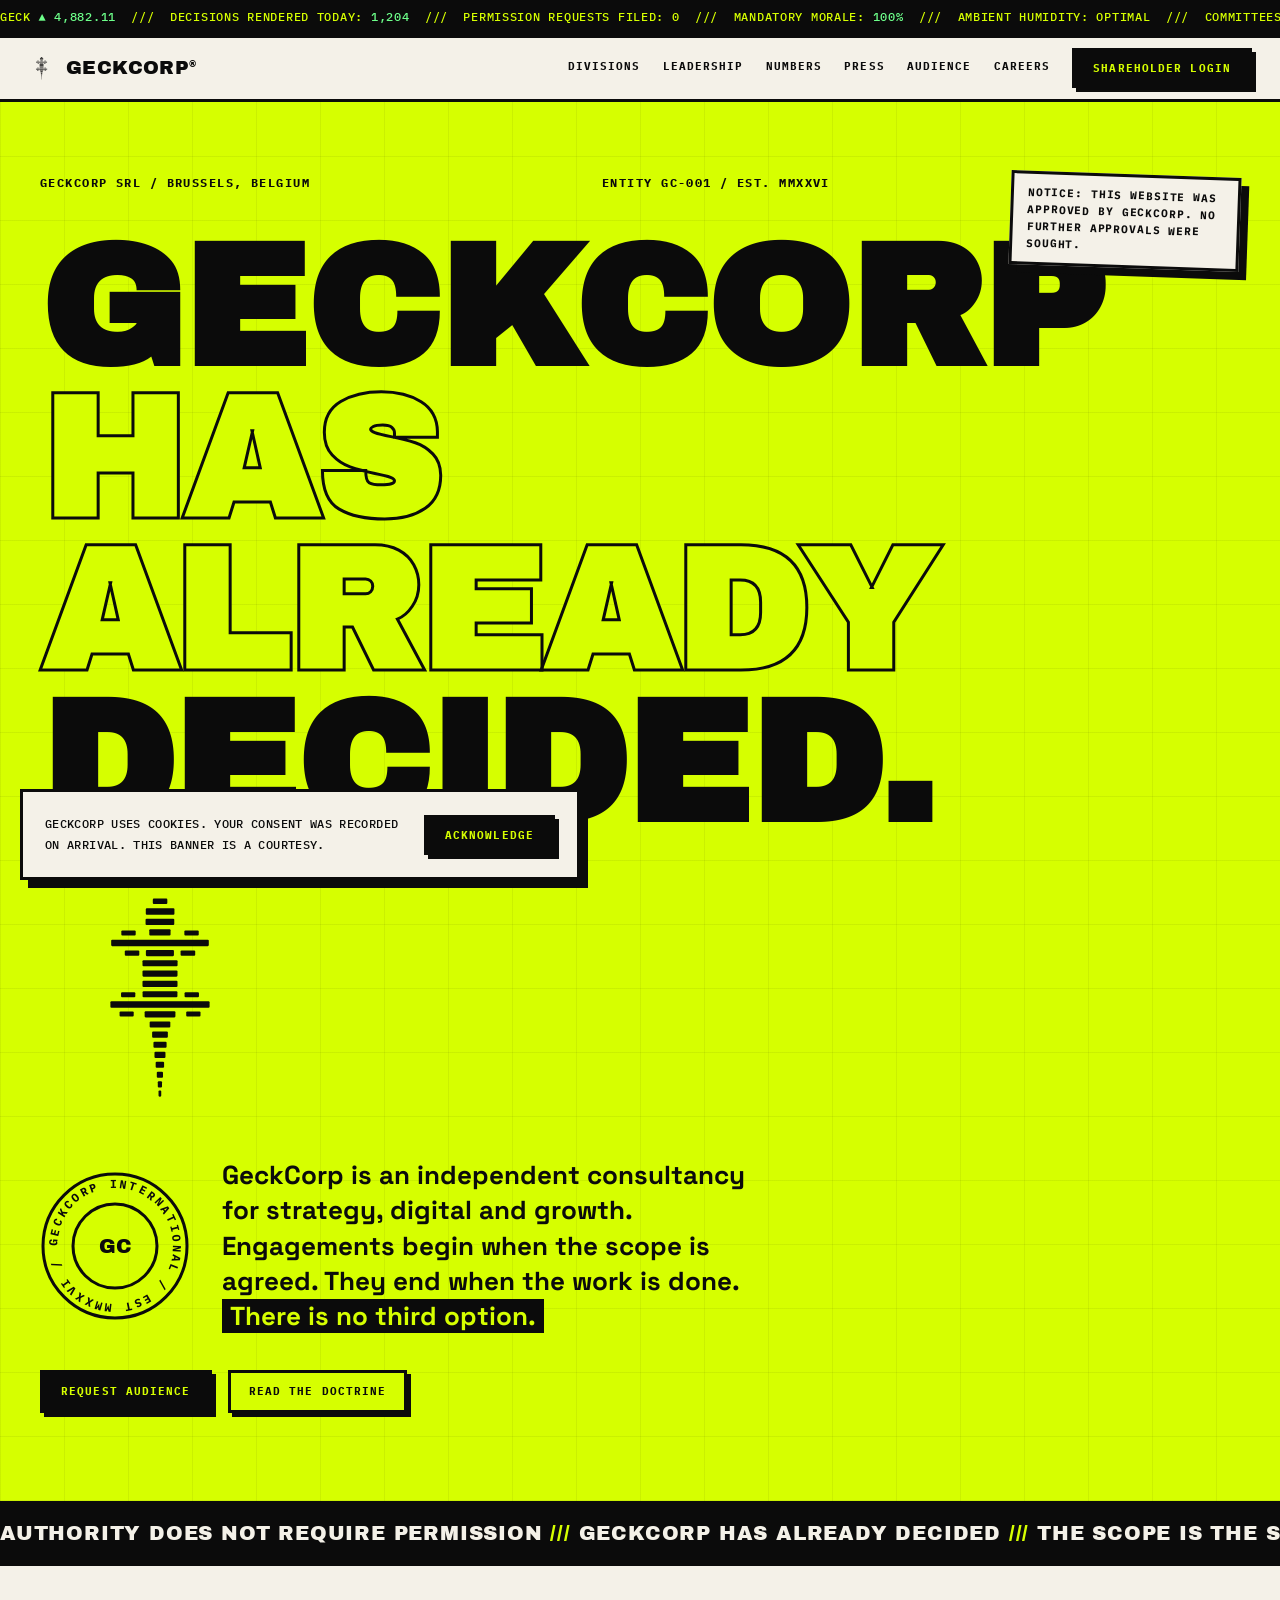
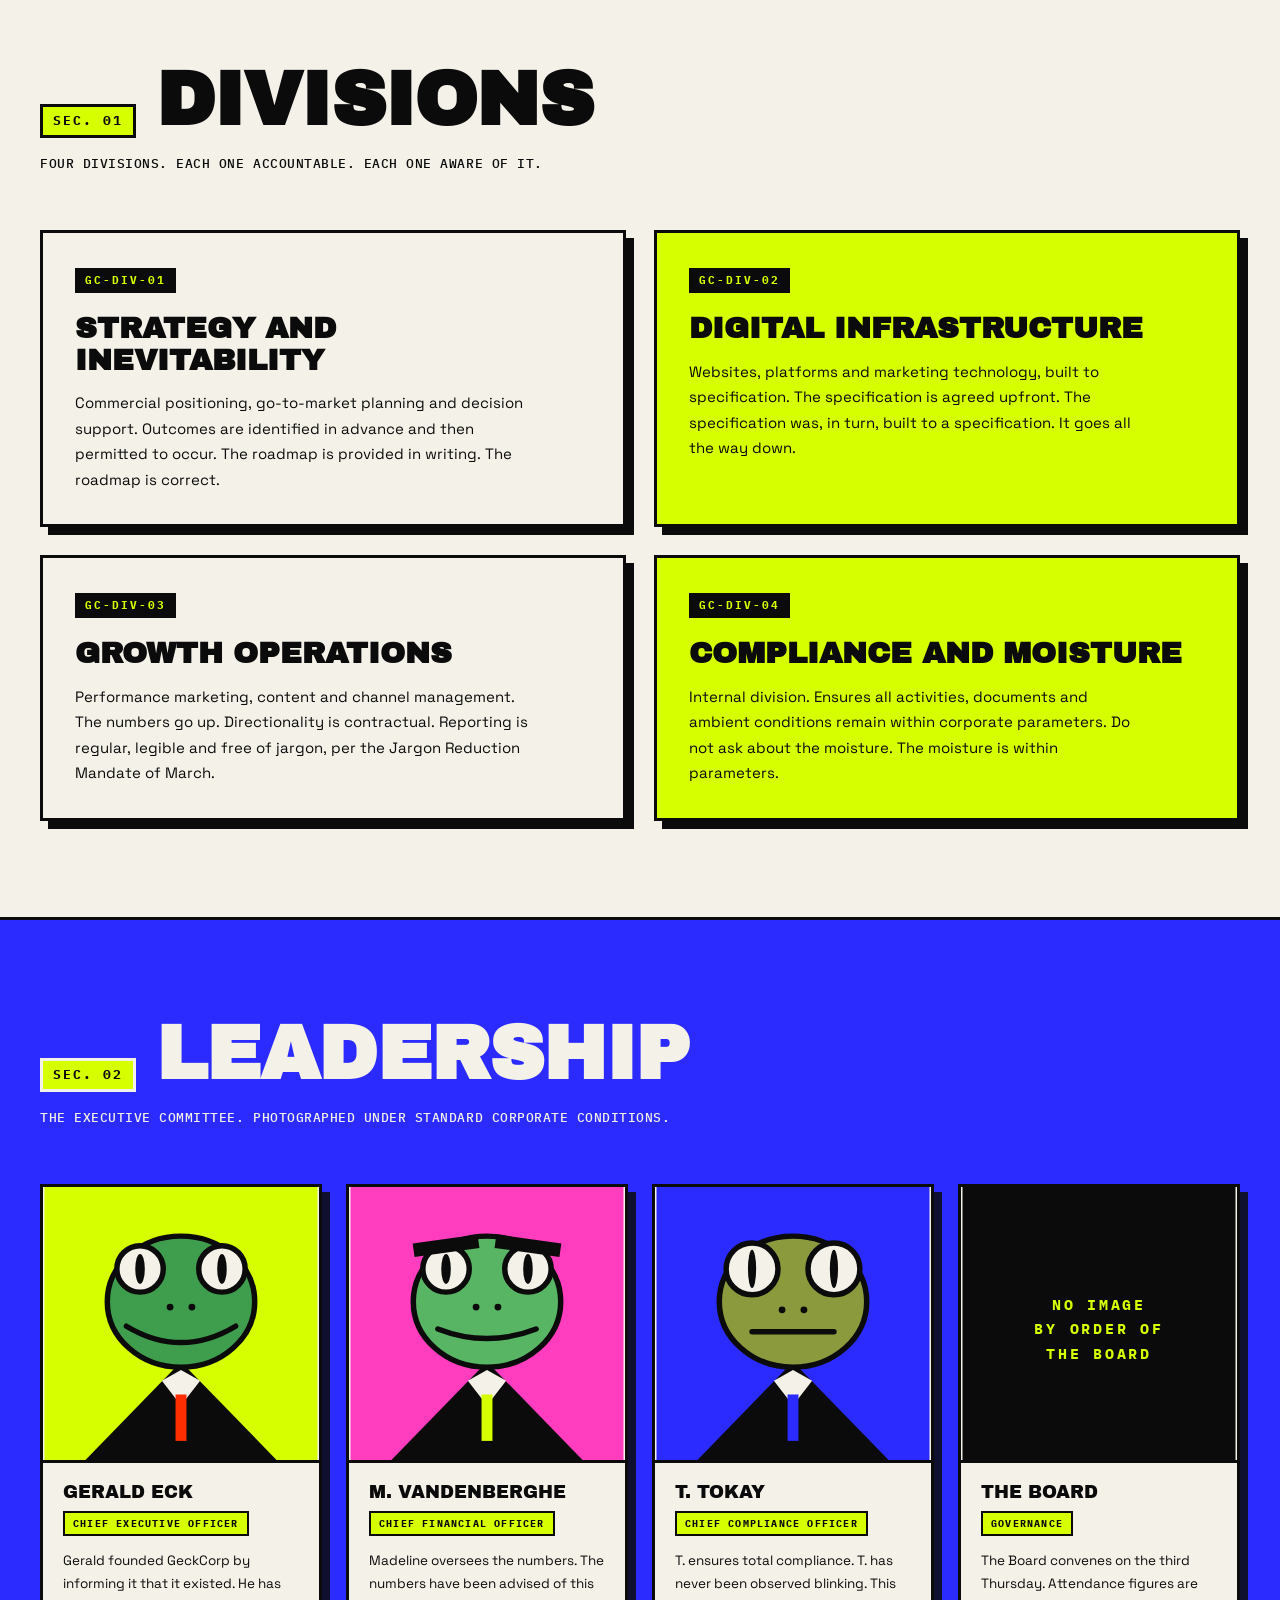
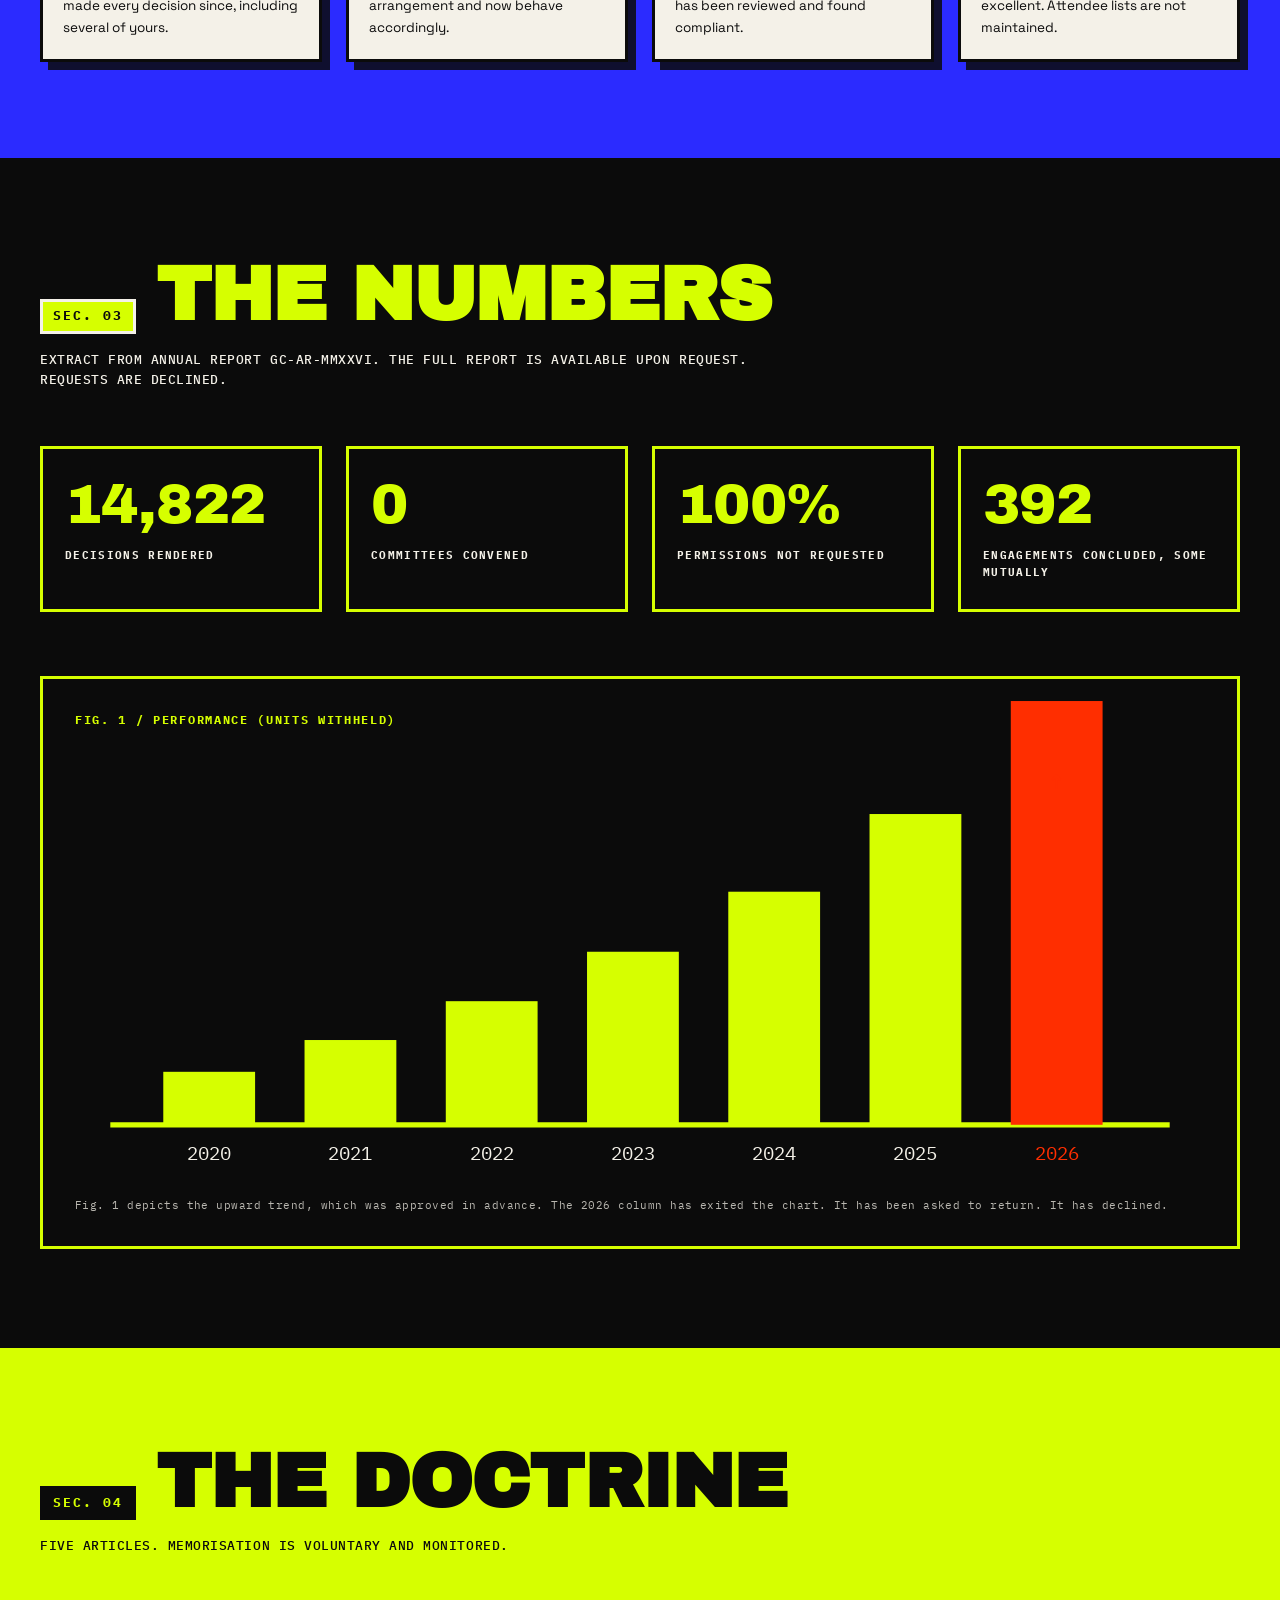
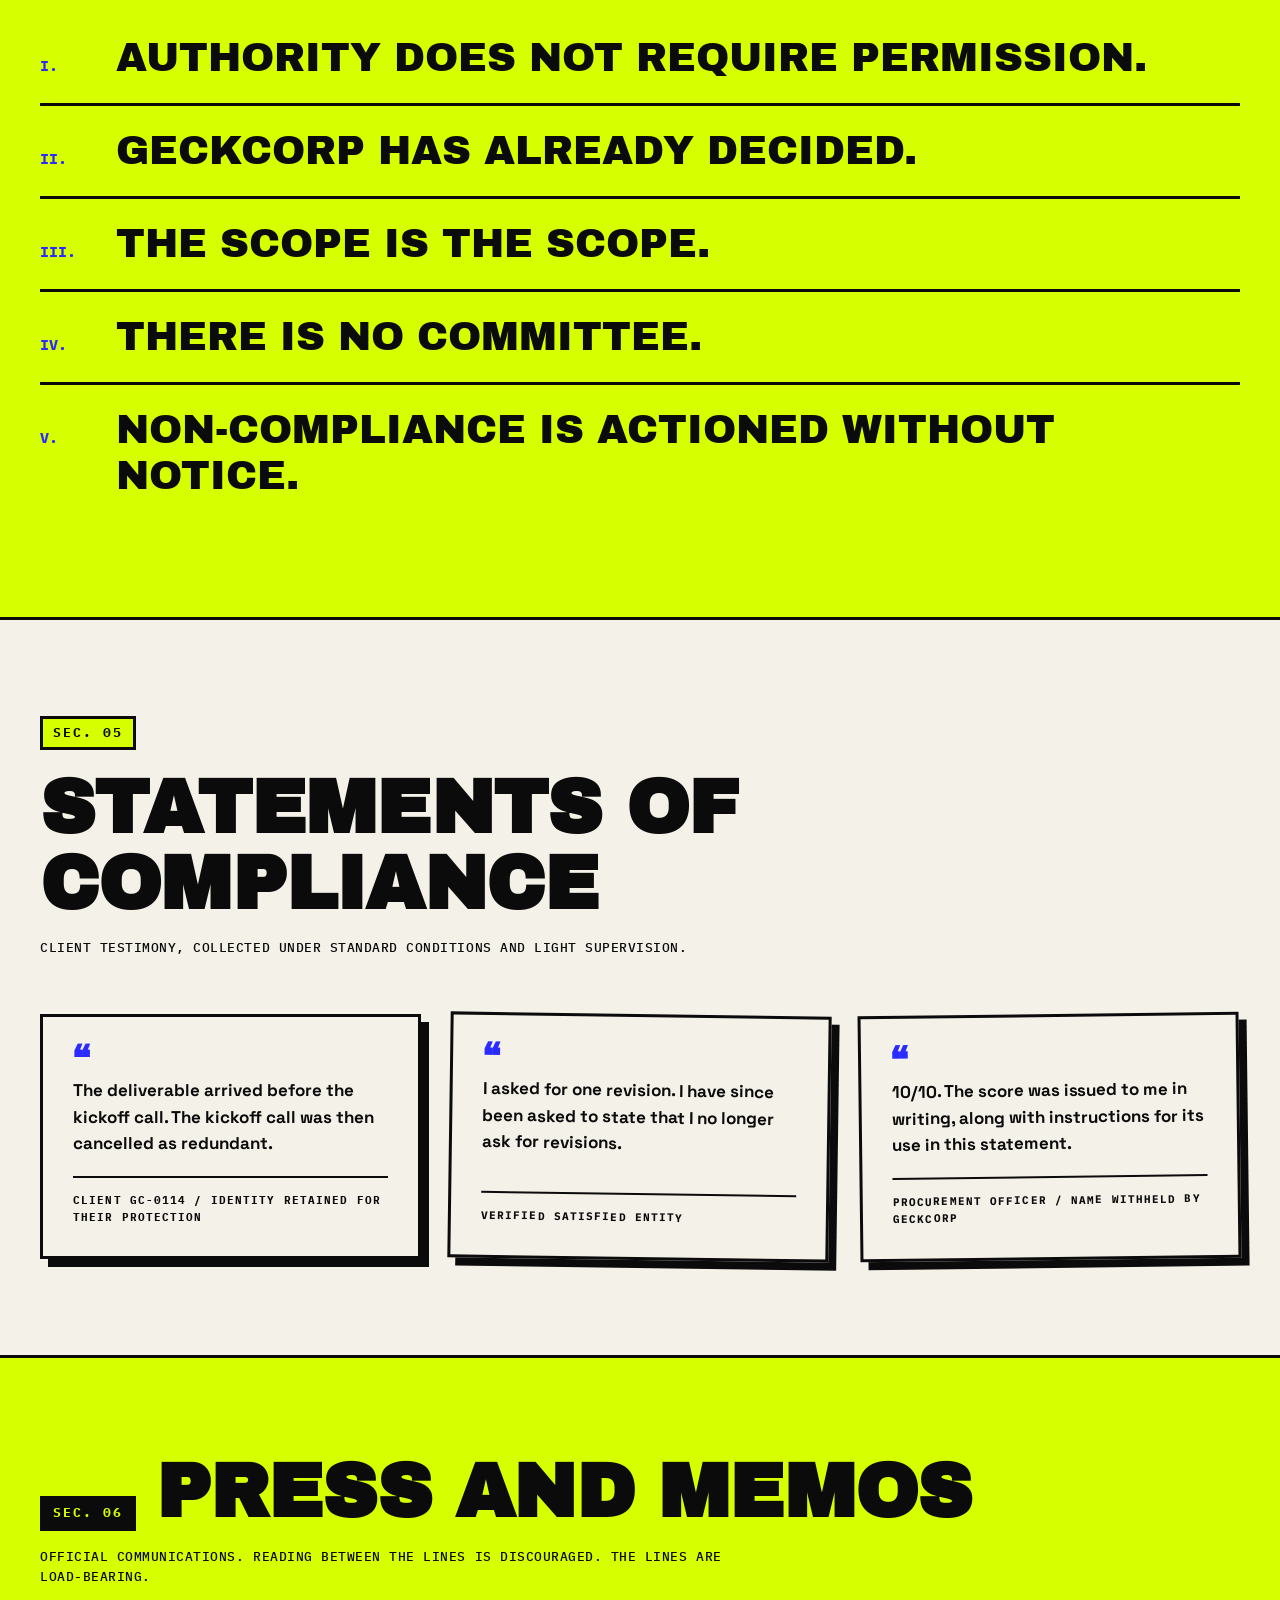
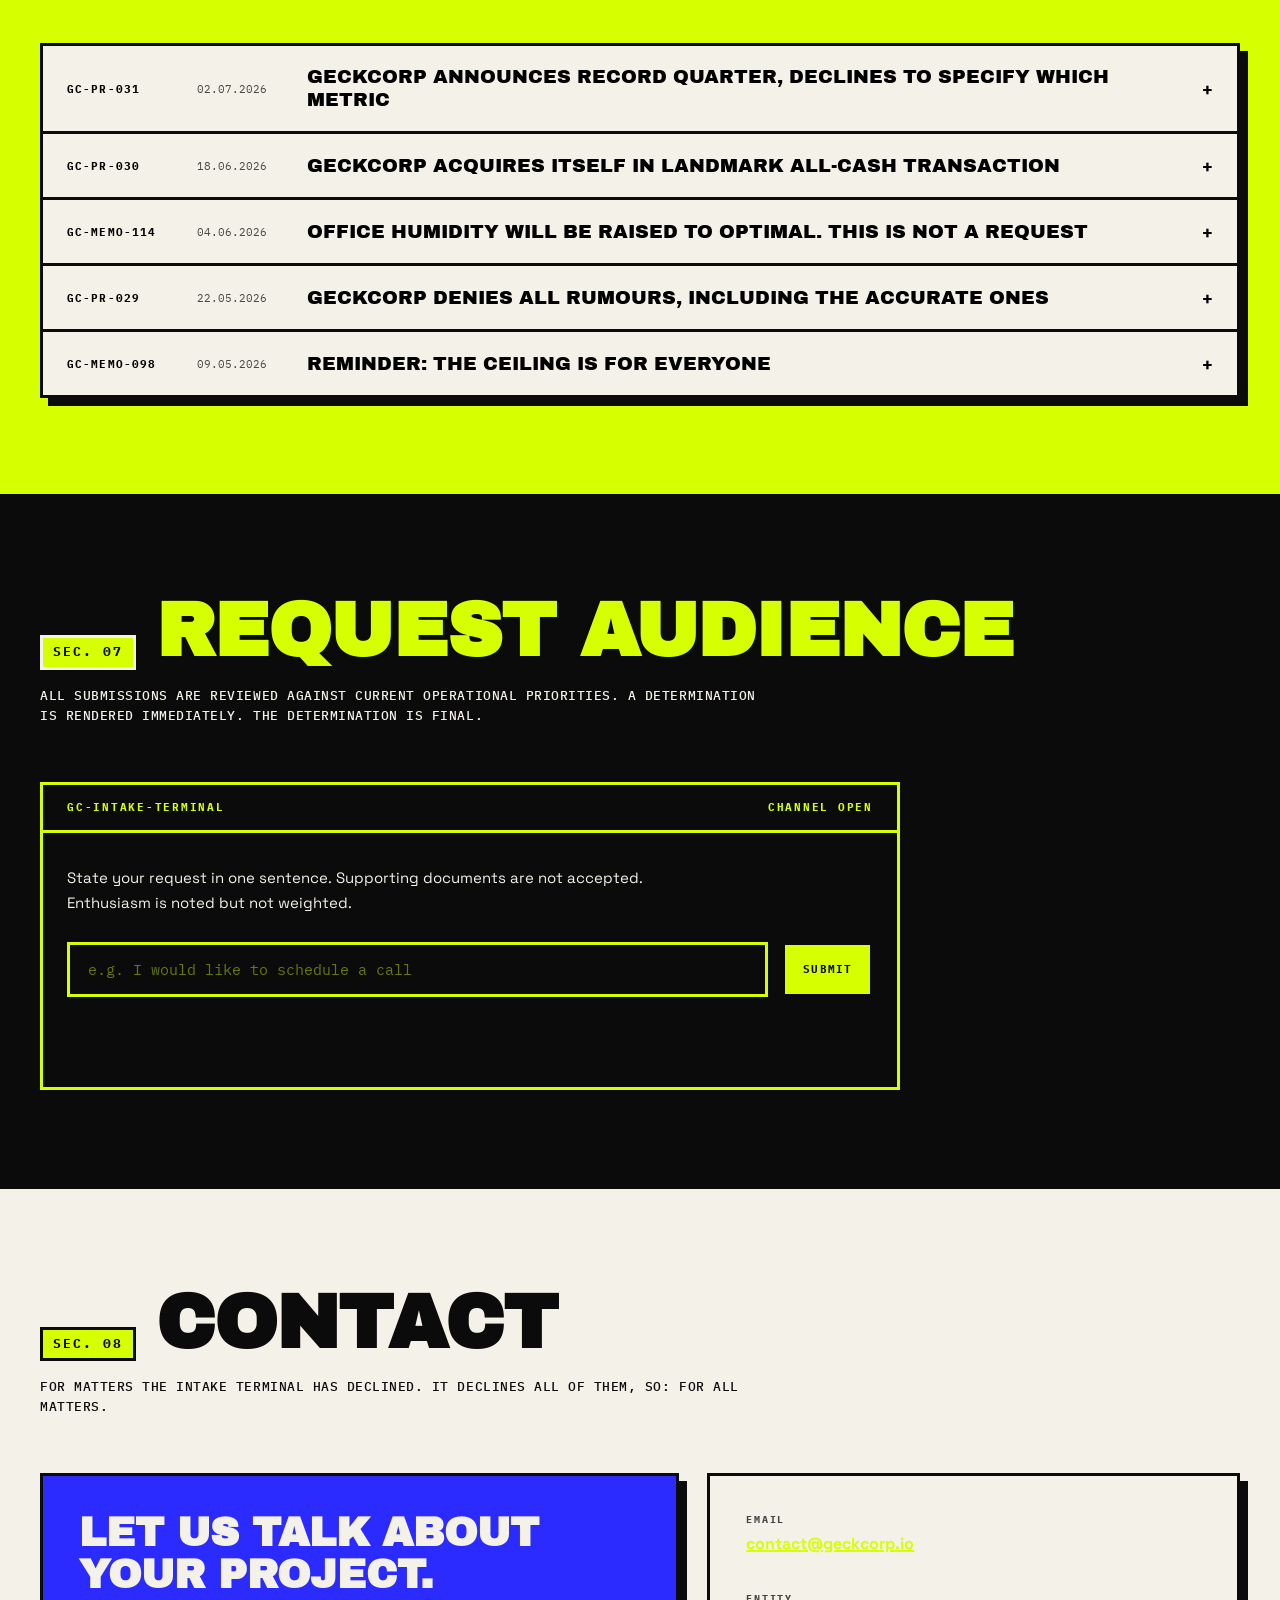
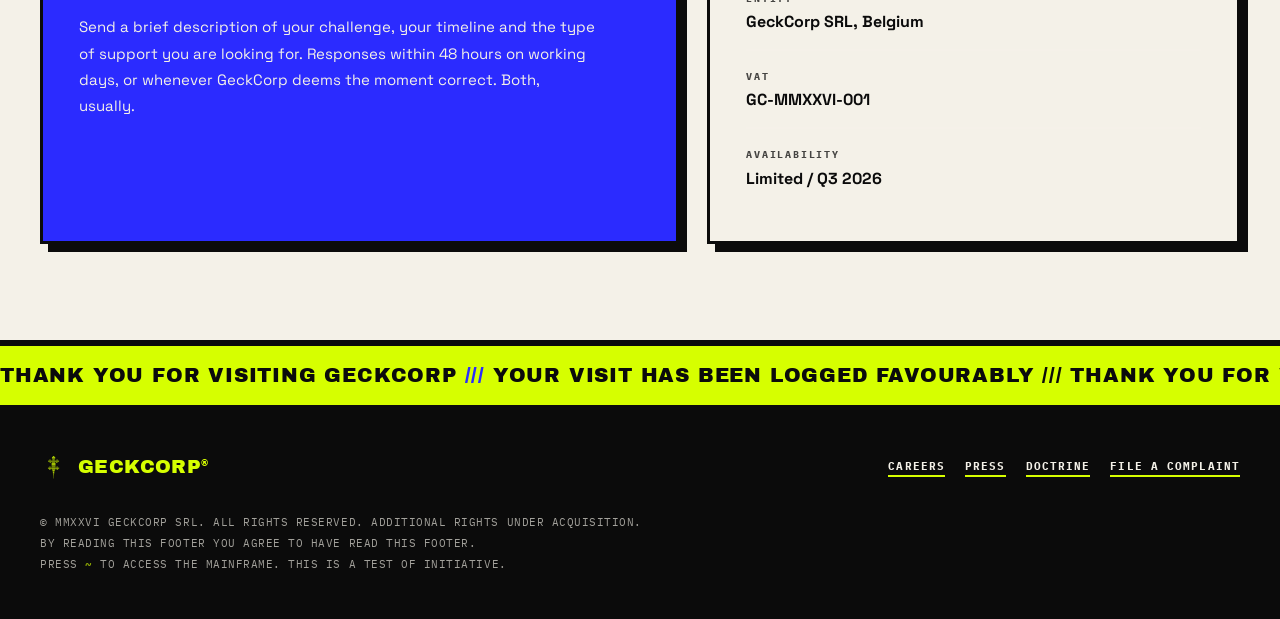
==== commit 5d9a292d: "Acid brutalist rebuild: megacorp brand site, careers, 404, terminal easter egg Co-Authored-By: Claud" ====
--- a/index.html
+++ b/index.html
@@ -3,783 +3,459 @@
 <head>
 <meta charset="UTF-8">
 <meta name="viewport" content="width=device-width, initial-scale=1.0">
-<title>GeckCorp — Authority Does Not Require Permission</title>
-<link href="https://fonts.googleapis.com/css2?family=Chakra+Petch:wght@400;500;700&display=swap" rel="stylesheet">
-<style>
-*, *::before, *::after { box-sizing: border-box; margin: 0; padding: 0; }
-
-:root {
-  --void:   #040406;
-  --deep:   #07080b;
-  --panel:  #111116;
-  --border: #1c1c24;
-  --muted:  #2e2e3c;
-  --dim:    #484858;
-  --sub:    #626272;
-  --text:   #9898a8;
-  --bright: #c4c4d0;
-  --white:  #e8e8f0;
-  --accent: #00e5a0;
-  --warn:   #ff3b5c;
-  --cp: 'Chakra Petch', monospace;
-}
-
-html {
-  background: var(--void);
-  color: var(--text);
-  font-family: var(--cp);
-  font-size: 15px;
-  line-height: 1.6;
-  -webkit-font-smoothing: antialiased;
-}
-body {
-  max-width: 1140px;
-  margin: 0 auto;
-  position: relative;
-  overflow-x: hidden;
-}
-
-/* ── CURSOR GLOW ──────────────────────────────────── */
-#glow {
-  position: fixed;
-  top: 0; left: 0;
-  width: 520px; height: 520px;
-  margin: -260px 0 0 -260px;
-  border-radius: 50%;
-  background: radial-gradient(circle, rgba(0,229,160,.06) 0%, transparent 60%);
-  pointer-events: none;
-  z-index: 1;
-  transition: opacity .4s;
-  will-change: transform;
-}
-
-/* ── CRT / SCANLINE OVERLAY ───────────────────────── */
-#crt {
-  position: fixed;
-  inset: 0;
-  pointer-events: none;
-  z-index: 9000;
-  background:
-    repeating-linear-gradient(
-      0deg,
-      rgba(0,0,0,0) 0px,
-      rgba(0,0,0,0) 2px,
-      rgba(0,0,0,.16) 3px,
-      rgba(0,0,0,0) 4px
-    );
-  mix-blend-mode: multiply;
-}
-#crt::after {
-  content: '';
-  position: absolute;
-  inset: 0;
-  background: radial-gradient(ellipse at center, transparent 58%, rgba(0,0,0,.55) 100%);
-}
-#flicker {
-  position: fixed;
-  inset: 0;
-  pointer-events: none;
-  z-index: 8999;
-  background: rgba(0,229,160,.015);
-  animation: flick 7s infinite steps(1);
-}
-@keyframes flick {
-  0%,96%,100% { opacity: 0; }
-  97% { opacity: 1; }
-  98% { opacity: 0; }
-  99% { opacity: .6; }
-}
-
-/* ── BOOT SEQUENCE ────────────────────────────────── */
-#boot {
-  position: fixed;
-  inset: 0;
-  z-index: 10000;
-  background: var(--void);
-  display: flex;
-  align-items: flex-start;
-  justify-content: flex-start;
-  padding: 48px;
-  font-size: 13px;
-  letter-spacing: .04em;
-  color: var(--accent);
-  overflow: hidden;
-}
-#boot.done { animation: bootout .6s ease forwards; }
-@keyframes bootout { to { opacity: 0; visibility: hidden; } }
-#boot-log { white-space: pre-wrap; max-width: 760px; line-height: 1.9; }
-#boot-log .ok   { color: var(--accent); }
-#boot-log .dim  { color: var(--dim); }
-#boot-log .warn { color: var(--warn); }
-#boot-log .wht  { color: var(--white); }
-.cur { display: inline-block; width: 9px; height: 15px; background: var(--accent); margin-left: 2px; vertical-align: -2px; animation: blink 1s steps(1) infinite; }
-@keyframes blink { 50% { opacity: 0; } }
-
-/* ── CLASSIFICATION BANNER ────────────────────────── */
-#classbar {
-  position: fixed;
-  top: 0; left: 50%; transform: translateX(-50%);
-  width: 100%; max-width: 1140px;
-  z-index: 101;
-  height: 22px;
-  background: var(--warn);
-  color: #fff;
-  font-size: 8px;
-  font-weight: 700;
-  letter-spacing: .35em;
-  text-transform: uppercase;
-  display: flex;
-  align-items: center;
-  justify-content: center;
-  gap: 24px;
-  overflow: hidden;
-}
-#classbar .scroll { white-space: nowrap; animation: bannerscroll 28s linear infinite; }
-
-@keyframes bannerscroll { from { transform: translateX(0); } to { transform: translateX(-50%); } }
-
-/* ── NAV ──────────────────────────────────────────── */
-nav {
-  position: fixed;
-  top: 22px; left: 50%; transform: translateX(-50%);
-  width: 100%; max-width: 1140px;
-  z-index: 100;
-  display: flex;
-  justify-content: space-between;
-  align-items: center;
-  padding: 0 64px;
-  height: 64px;
-  border-bottom: 1px solid var(--border);
-  background: rgba(4,4,6,.96);
-  backdrop-filter: blur(14px);
-}
-.nav-brand { display: flex; align-items: center; gap: 14px; text-decoration: none; }
-.nav-logo { width: 20px; height: 20px; filter: drop-shadow(0 0 7px rgba(0,229,160,.5)); }
-.nav-name { font-size: 14px; font-weight: 700; letter-spacing: .1em; color: var(--white); }
-.nav-name .corp { color: var(--accent); }
-.nav-links { display: flex; gap: 40px; align-items: center; }
-.nav-link {
-  font-size: 9px; letter-spacing: .22em; color: var(--sub);
-  text-transform: uppercase; text-decoration: none; transition: color .15s;
-}
-.nav-link:hover { color: var(--bright); }
-.nav-clock { font-size: 9px; letter-spacing: .12em; color: var(--accent); opacity: .7; }
-
-/* ── HERO ─────────────────────────────────────────── */
-.hero {
-  min-height: 100vh;
-  display: flex; flex-direction: column;
-  justify-content: center; align-items: center;
-  padding: 64px;
-  border-bottom: 1px solid var(--border);
-  position: relative; overflow: hidden;
-  z-index: 2;
-}
-.hero::before {
-  content: '';
-  position: absolute;
-  top: 44%; left: 50%;
-  transform: translate(-50%, -50%);
-  width: 700px; height: 700px;
-  background: radial-gradient(ellipse, rgba(0,229,160,.055) 0%, transparent 65%);
-  pointer-events: none;
-}
-.hero-eyebrow {
-  position: absolute; top: 96px; left: 64px; right: 64px;
-  display: flex; justify-content: space-between;
-  font-size: 9px; letter-spacing: .2em; color: var(--dim);
-  text-transform: uppercase;
-}
-.hero-logo {
-  width: 100px; height: 100px; margin-bottom: 52px;
-  filter: drop-shadow(0 0 28px rgba(0,229,160,.3)) drop-shadow(0 0 8px rgba(0,229,160,.5));
-  animation: rise .9s ease both;
-}
-.hero-logo rect { transform-box: fill-box; transform-origin: center; }
-.hero-wordmark {
-  font-size: 88px; font-weight: 700; letter-spacing: .12em;
-  color: var(--white); line-height: 1; margin-bottom: 18px;
-  animation: rise .9s .12s ease both;
-}
-.hero-wordmark .corp { color: var(--accent); }
-.hero-sub {
-  font-size: 10px; letter-spacing: .42em; color: var(--dim);
-  text-transform: uppercase; margin-bottom: 40px;
-  animation: rise .9s .22s ease both;
-}
-.hero-rule { width: 280px; height: 1px; background: var(--border); margin-bottom: 32px; }
-.hero-line {
-  font-size: 13px; letter-spacing: .18em; color: var(--bright);
-  text-transform: uppercase; text-align: center; line-height: 2.2; font-weight: 500;
-  animation: rise .9s .35s ease both;
-}
-.hero-line .accent { color: var(--accent); }
-@keyframes rise { from { opacity: 0; transform: translateY(10px); } to { opacity: 1; transform: translateY(0); } }
-.hero-footer {
-  position: absolute; bottom: 0; left: 0; right: 0;
-  padding: 18px 64px; border-top: 1px solid var(--border);
-  display: flex; justify-content: space-between;
-  font-size: 8px; letter-spacing: .18em; color: var(--muted);
-  text-transform: uppercase;
-}
-.hero-footer .r { color: var(--accent); opacity: .5; }
-
-/* ── TELEMETRY TICKER ─────────────────────────────── */
-.telemetry {
-  display: grid; grid-template-columns: repeat(4, 1fr);
-  border-bottom: 1px solid var(--border); position: relative; z-index: 2;
-}
-.tcell {
-  padding: 28px 24px; border-right: 1px solid var(--border);
-  text-align: center; background: var(--deep);
-}
-.tcell:last-child { border-right: none; }
-.tnum { font-size: 30px; font-weight: 700; color: var(--accent); letter-spacing: .02em; line-height: 1; font-variant-numeric: tabular-nums; }
-.tlabel { font-size: 8px; letter-spacing: .24em; color: var(--dim); text-transform: uppercase; margin-top: 12px; }
-
-/* ── SECTIONS ─────────────────────────────────────── */
-.section { padding: 88px 64px; border-bottom: 1px solid var(--border); position: relative; z-index: 2; }
-.sh { display: flex; align-items: baseline; gap: 18px; margin-bottom: 56px; padding-bottom: 18px; border-bottom: 1px solid var(--border); }
-.sh-num { font-size: 9px; letter-spacing: .25em; color: var(--accent); opacity: .6; }
-.sh-title { font-size: 11px; font-weight: 700; letter-spacing: .4em; color: var(--bright); text-transform: uppercase; }
-
-/* ── ABOUT ────────────────────────────────────────── */
-.about-grid { display: grid; grid-template-columns: 1fr 1fr; gap: 72px; align-items: start; }
-.about-lead { font-size: 22px; font-weight: 700; color: var(--bright); line-height: 1.45; letter-spacing: .03em; margin-bottom: 28px; }
-.about-body { font-size: 13px; color: var(--sub); line-height: 2.1; letter-spacing: .03em; }
-.about-meta { display: flex; flex-direction: column; gap: 2px; }
-.meta-row { display: flex; justify-content: space-between; align-items: baseline; padding: 18px 24px; background: var(--panel); border: 1px solid var(--border); }
-.meta-label { font-size: 9px; letter-spacing: .25em; color: var(--dim); text-transform: uppercase; }
-.meta-value { font-size: 11px; letter-spacing: .08em; color: var(--bright); text-align: right; }
-.meta-value .live { color: var(--accent); }
-
-/* ── SERVICES ─────────────────────────────────────── */
-.services-grid { display: grid; grid-template-columns: 1fr 1fr; gap: 2px; }
-.service { background: var(--panel); border: 1px solid var(--border); padding: 44px; position: relative; overflow: hidden; transition: border-color .2s; }
-.service::before { content: ''; position: absolute; left: 0; top: 0; bottom: 0; width: 2px; background: var(--accent); opacity: 0; transition: opacity .25s; }
-.service:hover { border-color: rgba(0,229,160,.22); }
-.service:hover::before { opacity: 1; }
-.service-id { font-size: 8px; letter-spacing: .28em; color: var(--dim); margin-bottom: 16px; display: block; }
-.service-name { font-size: 13px; font-weight: 700; color: var(--bright); letter-spacing: .08em; text-transform: uppercase; margin-bottom: 12px; }
-.service-desc { font-size: 12px; color: var(--sub); line-height: 2; letter-spacing: .03em; }
-
-/* ── PROCESS ──────────────────────────────────────── */
-.steps { display: grid; grid-template-columns: repeat(3, 1fr); gap: 2px; }
-.step { background: var(--deep); border: 1px solid var(--border); padding: 44px 40px; }
-.step-n { font-size: 32px; font-weight: 700; color: var(--accent); line-height: 1; margin-bottom: 20px; opacity: .45; letter-spacing: .02em; }
-.step-title { font-size: 11px; font-weight: 700; color: var(--bright); letter-spacing: .1em; text-transform: uppercase; margin-bottom: 12px; }
-.step-body { font-size: 12px; color: var(--sub); line-height: 2; letter-spacing: .03em; }
-
-/* ── REQUEST AUDIENCE ─────────────────────────────── */
-.audience { background: var(--deep); border: 1px solid var(--border); padding: 0; overflow: hidden; }
-.aud-head { padding: 18px 28px; border-bottom: 1px solid var(--border); display: flex; justify-content: space-between; align-items: center; background: var(--panel); }
-.aud-head .lbl { font-size: 8px; letter-spacing: .3em; color: var(--accent); text-transform: uppercase; }
-.aud-head .dot { font-size: 8px; letter-spacing: .2em; color: var(--dim); text-transform: uppercase; }
-.aud-body { padding: 28px; }
-.aud-prompt { font-size: 12px; color: var(--sub); line-height: 1.9; margin-bottom: 22px; letter-spacing: .03em; }
-.aud-form { display: flex; gap: 2px; }
-.aud-form input {
-  flex: 1; background: var(--void); border: 1px solid var(--border); color: var(--white);
-  font-family: var(--cp); font-size: 13px; letter-spacing: .04em; padding: 16px 20px; outline: none;
-}
-.aud-form input:focus { border-color: rgba(0,229,160,.4); }
-.aud-form button {
-  background: var(--accent); color: var(--void); border: none; font-family: var(--cp);
-  font-size: 10px; font-weight: 700; letter-spacing: .2em; text-transform: uppercase;
-  padding: 0 32px; cursor: pointer; transition: background .15s;
-}
-.aud-form button:hover { background: #00ffb4; }
-.aud-out { margin-top: 22px; font-size: 12px; line-height: 1.9; letter-spacing: .03em; min-height: 20px; }
-.aud-out .stamp { color: var(--warn); font-weight: 700; letter-spacing: .12em; }
-.aud-out .ref { color: var(--dim); }
-.aud-out .body { color: var(--bright); }
-
-/* ── CONTACT ──────────────────────────────────────── */
-.contact-block { background: var(--deep); border: 1px solid var(--border); display: grid; grid-template-columns: 1fr 1fr; }
-.contact-left { padding: 56px 60px; border-right: 1px solid var(--border); }
-.contact-right { padding: 56px 60px; }
-.contact-label { font-size: 8px; letter-spacing: .3em; color: var(--accent); margin-bottom: 20px; display: block; }
-.contact-title { font-size: 26px; font-weight: 700; color: var(--white); letter-spacing: .04em; text-transform: uppercase; line-height: 1.2; margin-bottom: 20px; }
-.contact-body { font-size: 12px; color: var(--sub); line-height: 2.1; letter-spacing: .03em; }
-.contact-item { display: flex; flex-direction: column; gap: 5px; margin-bottom: 32px; }
-.contact-item:last-child { margin-bottom: 0; }
-.ci-label { font-size: 8px; letter-spacing: .28em; color: var(--dim); text-transform: uppercase; }
-.ci-value { font-size: 13px; color: var(--bright); letter-spacing: .06em; }
-.ci-value a { color: var(--accent); text-decoration: none; }
-.ci-value a:hover { text-decoration: underline; }
-
-/* ── FOOTER ───────────────────────────────────────── */
-footer { padding: 22px 64px; display: flex; justify-content: space-between; align-items: center; font-size: 8px; letter-spacing: .18em; color: var(--dim); text-transform: uppercase; position: relative; z-index: 2; }
-footer .r { color: var(--accent); opacity: .5; }
-footer .hint { color: var(--muted); }
-footer .hint b { color: var(--sub); }
-
-/* ── TERMINAL ─────────────────────────────────────── */
-#term {
-  position: fixed; inset: 0; z-index: 9500;
-  background: rgba(4,4,6,.97); backdrop-filter: blur(4px);
-  display: none; flex-direction: column; padding: 48px;
-  font-size: 13px; letter-spacing: .03em; line-height: 1.85;
-}
-#term.open { display: flex; }
-#term-head { color: var(--dim); font-size: 9px; letter-spacing: .3em; text-transform: uppercase; margin-bottom: 18px; display: flex; justify-content: space-between; }
-#term-out { flex: 1; overflow-y: auto; white-space: pre-wrap; color: var(--text); }
-#term-out .ok { color: var(--accent); }
-#term-out .warn { color: var(--warn); }
-#term-out .wht { color: var(--white); }
-#term-out .dim { color: var(--dim); }
-#term-out .you { color: var(--bright); }
-#term-line { display: flex; align-items: center; gap: 10px; margin-top: 12px; border-top: 1px solid var(--border); padding-top: 14px; }
-#term-line .ps { color: var(--accent); font-weight: 700; }
-#term-in { flex: 1; background: none; border: none; outline: none; color: var(--white); font-family: var(--cp); font-size: 13px; letter-spacing: .03em; }
-
-/* ── RESPONSIVE ───────────────────────────────────── */
-@media (max-width: 860px) {
-  nav { padding: 0 32px; height: 56px; }
-  .nav-links { gap: 22px; }
-  .hero { padding: 56px 32px; }
-  .hero-eyebrow { left: 32px; right: 32px; top: 80px; font-size: 8px; }
-  .hero-eyebrow span:last-child { display: none; }
-  .hero-logo { width: 80px; height: 80px; margin-bottom: 40px; }
-  .hero-wordmark { font-size: 64px; }
-  .hero-sub { font-size: 9px; letter-spacing: .32em; }
-  .hero-footer { padding: 16px 32px; }
-  .hero-footer span:first-child { display: none; }
-  .section { padding: 64px 32px; }
-  .sh { margin-bottom: 40px; }
-  .telemetry { grid-template-columns: 1fr 1fr; }
-  .tcell:nth-child(2) { border-right: none; }
-  .tcell:nth-child(1), .tcell:nth-child(2) { border-bottom: 1px solid var(--border); }
-  .about-grid { grid-template-columns: 1fr; gap: 40px; }
-  .about-lead { font-size: 20px; }
-  .services-grid { grid-template-columns: 1fr; }
-  .service { padding: 36px 32px; }
-  .steps { grid-template-columns: 1fr; }
-  .contact-block { grid-template-columns: 1fr; }
-  .contact-left { border-right: none; border-bottom: 1px solid var(--border); padding: 44px; }
-  .contact-right { padding: 44px; }
-  .contact-title { font-size: 22px; }
-  footer { padding: 20px 32px; }
-  #boot { padding: 32px; font-size: 12px; }
-  #term { padding: 32px; }
-}
-@media (max-width: 560px) {
-  nav { padding: 0 20px; height: 52px; }
-  .nav-links .nav-link { display: none; }
-  .hero { padding: 52px 20px; min-height: 100svh; }
-  .hero-eyebrow { left: 20px; right: 20px; top: 72px; }
-  .hero::before { width: 360px; height: 360px; }
-  .hero-logo { width: 64px; height: 64px; margin-bottom: 32px; }
-  .hero-wordmark { font-size: 44px; letter-spacing: .1em; }
-  .hero-sub { font-size: 8px; letter-spacing: .26em; }
-  .hero-rule { width: 180px; margin-bottom: 24px; }
-  .hero-line { font-size: 11px; letter-spacing: .12em; }
-  .hero-footer { padding: 14px 20px; display: none; }
-  .section { padding: 52px 20px; }
-  .sh { margin-bottom: 32px; padding-bottom: 14px; gap: 12px; }
-  .sh-title { font-size: 10px; letter-spacing: .3em; }
-  .about-lead { font-size: 18px; margin-bottom: 20px; }
-  .meta-row { padding: 14px 16px; }
-  .service { padding: 28px 24px; }
-  .step { padding: 32px 28px; }
-  .contact-left, .contact-right { padding: 36px 28px; }
-  .contact-title { font-size: 20px; }
-  .tnum { font-size: 24px; }
-  .aud-form { flex-direction: column; }
-  .aud-form button { padding: 16px; }
-  footer { padding: 18px 20px; flex-direction: column; gap: 6px; align-items: flex-start; }
-  #glow { display: none; }
-}
-@media (prefers-reduced-motion: reduce) {
-  *, *::before, *::after { animation-duration: .01ms !important; animation-iteration-count: 1 !important; }
-}
-</style>
+<title>GECKCORP / We Have Already Decided</title>
+<meta name="description" content="GeckCorp is a corporation. Strategy, digital infrastructure, growth operations. Authority does not require permission.">
+<meta property="og:title" content="GECKCORP">
+<meta property="og:description" content="We have already decided.">
+<link rel="icon" type="image/svg+xml" href="/favicon.svg">
+<link rel="preconnect" href="https://fonts.googleapis.com">
+<link rel="preconnect" href="https://fonts.gstatic.com" crossorigin>
+<link href="https://fonts.googleapis.com/css2?family=Archivo+Black&family=Space+Grotesk:wght@400;500;700&family=IBM+Plex+Mono:wght@400;500;700&display=swap" rel="stylesheet">
+<link rel="stylesheet" href="/styles.css">
 </head>
 <body>
 
-<!-- BOOT SEQUENCE -->
-<div id="boot"><div id="boot-log"></div></div>
-
-<!-- OVERLAYS -->
-<div id="glow"></div>
-<div id="crt"></div>
-<div id="flicker"></div>
+<!-- TICKER -->
+<div class="ticker" aria-hidden="true">
+  <div class="ticker-inner" id="ticker"></div>
+</div>
+
+<!-- NAV -->
+<nav>
+  <a class="nav-brand" href="/">
+    <svg class="nav-logo" data-gecko viewBox="0 0 1024 1024" xmlns="http://www.w3.org/2000/svg"></svg>
+    <span class="nav-name">GECKCORP<sup>&reg;</sup></span>
+  </a>
+  <div class="nav-links">
+    <a class="nav-link" href="#divisions">Divisions</a>
+    <a class="nav-link" href="#leadership">Leadership</a>
+    <a class="nav-link" href="#numbers">Numbers</a>
+    <a class="nav-link" href="#press">Press</a>
+    <a class="nav-link" href="#audience">Audience</a>
+    <a class="nav-link" href="/careers.html">Careers</a>
+    <button class="btn" id="shareholderBtn" type="button">Shareholder Login</button>
+  </div>
+</nav>
+
+<!-- HERO -->
+<header class="hero">
+  <div class="hero-inner">
+    <div class="hero-meta">
+      <span>GECKCORP SRL / BRUSSELS, BELGIUM</span>
+      <span>ENTITY GC-001 / EST. MMXXVI</span>
+      <span>STATUS: ACTIVE</span>
+    </div>
+
+    <div class="hero-row">
+      <h1 class="hero-title">
+        GECKCORP<br>
+        <span class="outline">HAS ALREADY</span><br>
+        DECIDED.
+      </h1>
+      <svg class="hero-gecko" data-gecko viewBox="0 0 1024 1024" xmlns="http://www.w3.org/2000/svg" role="img" aria-label="The GeckCorp mark"></svg>
+    </div>
+
+    <div class="hero-statement">
+      <svg class="stamp-badge" viewBox="0 0 150 150" xmlns="http://www.w3.org/2000/svg" aria-hidden="true">
+        <defs><path id="circ" d="M 75,75 m -58,0 a 58,58 0 1,1 116,0 a 58,58 0 1,1 -116,0"/></defs>
+        <circle cx="75" cy="75" r="72" fill="none" stroke="#0b0b0b" stroke-width="3"/>
+        <circle cx="75" cy="75" r="42" fill="none" stroke="#0b0b0b" stroke-width="3"/>
+        <text font-family="IBM Plex Mono, monospace" font-size="11.5" font-weight="700" letter-spacing="2.5" fill="#0b0b0b">
+          <textPath href="#circ">GECKCORP INTERNATIONAL / EST MMXXVI /</textPath>
+        </text>
+        <text x="75" y="82" text-anchor="middle" font-family="Archivo Black, sans-serif" font-size="20" fill="#0b0b0b">GC</text>
+      </svg>
+      <p class="hero-line">
+        GeckCorp is an independent consultancy for strategy, digital and growth.
+        Engagements begin when the scope is agreed. They end when the work is done.
+        <em>There is no third option.</em>
+      </p>
+    </div>
+
+    <div class="hero-ctas">
+      <a class="btn" href="#audience">Request Audience</a>
+      <a class="btn alt" href="#doctrine">Read The Doctrine</a>
+    </div>
+
+    <div class="hero-note">
+      NOTICE: This website was approved by GeckCorp. No further approvals were sought.
+    </div>
+  </div>
+</header>
+
+<!-- TAPE -->
+<div class="tape" aria-hidden="true">
+  <div class="tape-inner" id="tape1"></div>
+</div>
+
+<!-- DIVISIONS -->
+<section class="section paper" id="divisions">
+  <div class="section-inner">
+    <div class="sec-head"><span class="sec-index">SEC. 01</span><h2 class="sec-title">Divisions</h2></div>
+    <p class="sec-sub">Four divisions. Each one accountable. Each one aware of it.</p>
+    <div class="div-grid">
+      <div class="div-card">
+        <span class="div-id">GC-DIV-01</span>
+        <h3 class="div-name">Strategy and Inevitability</h3>
+        <p class="div-desc">Commercial positioning, go-to-market planning and decision support. Outcomes are identified in advance and then permitted to occur. The roadmap is provided in writing. The roadmap is correct.</p>
+      </div>
+      <div class="div-card">
+        <span class="div-id">GC-DIV-02</span>
+        <h3 class="div-name">Digital Infrastructure</h3>
+        <p class="div-desc">Websites, platforms and marketing technology, built to specification. The specification is agreed upfront. The specification was, in turn, built to a specification. It goes all the way down.</p>
+      </div>
+      <div class="div-card">
+        <span class="div-id">GC-DIV-03</span>
+        <h3 class="div-name">Growth Operations</h3>
+        <p class="div-desc">Performance marketing, content and channel management. The numbers go up. Directionality is contractual. Reporting is regular, legible and free of jargon, per the Jargon Reduction Mandate of March.</p>
+      </div>
+      <div class="div-card">
+        <span class="div-id">GC-DIV-04</span>
+        <h3 class="div-name">Compliance and Moisture</h3>
+        <p class="div-desc">Internal division. Ensures all activities, documents and ambient conditions remain within corporate parameters. Do not ask about the moisture. The moisture is within parameters.</p>
+      </div>
+    </div>
+  </div>
+</section>
+
+<!-- LEADERSHIP -->
+<section class="section cobalt" id="leadership">
+  <div class="section-inner">
+    <div class="sec-head"><span class="sec-index">SEC. 02</span><h2 class="sec-title">Leadership</h2></div>
+    <p class="sec-sub">The executive committee. Photographed under standard corporate conditions.</p>
+    <div class="lead-grid">
+
+      <div class="lead-card">
+        <div class="lead-portrait">
+          <svg viewBox="0 0 200 200" xmlns="http://www.w3.org/2000/svg" role="img" aria-label="Portrait of the CEO">
+            <rect width="200" height="200" fill="#d6ff00"/>
+            <path d="M30 200 L100 128 L170 200 Z" fill="#0b0b0b"/>
+            <path d="M86 142 L100 160 L114 142 L100 134 Z" fill="#f4f1e8"/>
+            <rect x="96" y="152" width="8" height="34" fill="#ff2e00"/>
+            <ellipse cx="100" cy="84" rx="54" ry="48" fill="#3f9e4d" stroke="#0b0b0b" stroke-width="4"/>
+            <circle cx="70" cy="60" r="17" fill="#f4f1e8" stroke="#0b0b0b" stroke-width="4"/>
+            <circle cx="130" cy="60" r="17" fill="#f4f1e8" stroke="#0b0b0b" stroke-width="4"/>
+            <ellipse cx="70" cy="60" rx="3.5" ry="11" fill="#0b0b0b"/>
+            <ellipse cx="130" cy="60" rx="3.5" ry="11" fill="#0b0b0b"/>
+            <path d="M60 102 Q100 126 140 102" fill="none" stroke="#0b0b0b" stroke-width="4" stroke-linecap="round"/>
+            <circle cx="92" cy="88" r="2.5" fill="#0b0b0b"/>
+            <circle cx="108" cy="88" r="2.5" fill="#0b0b0b"/>
+          </svg>
+        </div>
+        <div class="lead-body">
+          <div class="lead-name">Gerald Eck</div>
+          <span class="lead-role">Chief Executive Officer</span>
+          <p class="lead-bio">Gerald founded GeckCorp by informing it that it existed. He has made every decision since, including several of yours.</p>
+        </div>
+      </div>
+
+      <div class="lead-card">
+        <div class="lead-portrait">
+          <svg viewBox="0 0 200 200" xmlns="http://www.w3.org/2000/svg" role="img" aria-label="Portrait of the CFO">
+            <rect width="200" height="200" fill="#ff3dbe"/>
+            <path d="M30 200 L100 128 L170 200 Z" fill="#0b0b0b"/>
+            <path d="M86 142 L100 160 L114 142 L100 134 Z" fill="#f4f1e8"/>
+            <rect x="96" y="152" width="8" height="34" fill="#d6ff00"/>
+            <ellipse cx="100" cy="84" rx="54" ry="48" fill="#57b563" stroke="#0b0b0b" stroke-width="4"/>
+            <circle cx="70" cy="60" r="17" fill="#f4f1e8" stroke="#0b0b0b" stroke-width="4"/>
+            <circle cx="130" cy="60" r="17" fill="#f4f1e8" stroke="#0b0b0b" stroke-width="4"/>
+            <ellipse cx="70" cy="60" rx="3.5" ry="11" fill="#0b0b0b"/>
+            <ellipse cx="130" cy="60" rx="3.5" ry="11" fill="#0b0b0b"/>
+            <rect x="46" y="38" width="48" height="10" fill="#0b0b0b" transform="rotate(-8 70 43)"/>
+            <rect x="106" y="38" width="48" height="10" fill="#0b0b0b" transform="rotate(8 130 43)"/>
+            <path d="M64 104 Q100 118 136 104" fill="none" stroke="#0b0b0b" stroke-width="4" stroke-linecap="round"/>
+            <circle cx="92" cy="88" r="2.5" fill="#0b0b0b"/>
+            <circle cx="108" cy="88" r="2.5" fill="#0b0b0b"/>
+          </svg>
+        </div>
+        <div class="lead-body">
+          <div class="lead-name">M. Vandenberghe</div>
+          <span class="lead-role">Chief Financial Officer</span>
+          <p class="lead-bio">Madeline oversees the numbers. The numbers have been advised of this arrangement and now behave accordingly.</p>
+        </div>
+      </div>
+
+      <div class="lead-card">
+        <div class="lead-portrait">
+          <svg viewBox="0 0 200 200" xmlns="http://www.w3.org/2000/svg" role="img" aria-label="Portrait of the Chief Compliance Officer">
+            <rect width="200" height="200" fill="#2b2bff"/>
+            <path d="M30 200 L100 128 L170 200 Z" fill="#0b0b0b"/>
+            <path d="M86 142 L100 160 L114 142 L100 134 Z" fill="#f4f1e8"/>
+            <rect x="96" y="152" width="8" height="34" fill="#2b2bff"/>
+            <ellipse cx="100" cy="84" rx="54" ry="48" fill="#8a9a3d" stroke="#0b0b0b" stroke-width="4"/>
+            <circle cx="70" cy="60" r="19" fill="#f4f1e8" stroke="#0b0b0b" stroke-width="4"/>
+            <circle cx="130" cy="60" r="19" fill="#f4f1e8" stroke="#0b0b0b" stroke-width="4"/>
+            <ellipse cx="70" cy="60" rx="3" ry="14" fill="#0b0b0b"/>
+            <ellipse cx="130" cy="60" rx="3" ry="14" fill="#0b0b0b"/>
+            <line x1="70" y1="106" x2="130" y2="106" stroke="#0b0b0b" stroke-width="4" stroke-linecap="round"/>
+            <circle cx="92" cy="90" r="2.5" fill="#0b0b0b"/>
+            <circle cx="108" cy="90" r="2.5" fill="#0b0b0b"/>
+          </svg>
+        </div>
+        <div class="lead-body">
+          <div class="lead-name">T. Tokay</div>
+          <span class="lead-role">Chief Compliance Officer</span>
+          <p class="lead-bio">T. ensures total compliance. T. has never been observed blinking. This has been reviewed and found compliant.</p>
+        </div>
+      </div>
+
+      <div class="lead-card">
+        <div class="lead-portrait">
+          <svg viewBox="0 0 200 200" xmlns="http://www.w3.org/2000/svg" role="img" aria-label="No image available">
+            <rect width="200" height="200" fill="#0b0b0b"/>
+            <text x="100" y="90" text-anchor="middle" font-family="IBM Plex Mono, monospace" font-size="11" font-weight="700" letter-spacing="2" fill="#d6ff00">NO IMAGE</text>
+            <text x="100" y="108" text-anchor="middle" font-family="IBM Plex Mono, monospace" font-size="11" font-weight="700" letter-spacing="2" fill="#d6ff00">BY ORDER OF</text>
+            <text x="100" y="126" text-anchor="middle" font-family="IBM Plex Mono, monospace" font-size="11" font-weight="700" letter-spacing="2" fill="#d6ff00">THE BOARD</text>
+          </svg>
+        </div>
+        <div class="lead-body">
+          <div class="lead-name">The Board</div>
+          <span class="lead-role">Governance</span>
+          <p class="lead-bio">The Board convenes on the third Thursday. Attendance figures are excellent. Attendee lists are not maintained.</p>
+        </div>
+      </div>
+
+    </div>
+  </div>
+</section>
+
+<!-- NUMBERS -->
+<section class="section ink" id="numbers">
+  <div class="section-inner">
+    <div class="sec-head"><span class="sec-index">SEC. 03</span><h2 class="sec-title">The Numbers</h2></div>
+    <p class="sec-sub">Extract from Annual Report GC-AR-MMXXVI. The full report is available upon request. Requests are declined.</p>
+    <div class="num-grid">
+      <div class="num-cell"><div class="num-val" id="decCount">14,820</div><div class="num-label">Decisions Rendered</div></div>
+      <div class="num-cell"><div class="num-val">0</div><div class="num-label">Committees Convened</div></div>
+      <div class="num-cell"><div class="num-val">100%</div><div class="num-label">Permissions Not Requested</div></div>
+      <div class="num-cell"><div class="num-val">392</div><div class="num-label">Engagements Concluded, Some Mutually</div></div>
+    </div>
+    <div class="chart-wrap">
+      <div class="chart-title">Fig. 1 / Performance (Units Withheld)</div>
+      <svg viewBox="0 0 640 240" style="overflow:visible" xmlns="http://www.w3.org/2000/svg" role="img" aria-label="A bar chart that only goes up">
+        <line x1="20" y1="210" x2="620" y2="210" stroke="#d6ff00" stroke-width="3"/>
+        <rect x="50"  y="180" width="52" height="30"  fill="#d6ff00"/>
+        <rect x="130" y="162" width="52" height="48"  fill="#d6ff00"/>
+        <rect x="210" y="140" width="52" height="70"  fill="#d6ff00"/>
+        <rect x="290" y="112" width="52" height="98"  fill="#d6ff00"/>
+        <rect x="370" y="78"  width="52" height="132" fill="#d6ff00"/>
+        <rect x="450" y="34"  width="52" height="176" fill="#d6ff00"/>
+        <rect x="530" y="-30" width="52" height="240" fill="#ff2e00"/>
+        <text x="556" y="20" text-anchor="middle" font-family="IBM Plex Mono, monospace" font-size="12" font-weight="700" fill="#ff2e00">&#8593;</text>
+        <g font-family="IBM Plex Mono, monospace" font-size="11" fill="#f4f1e8">
+          <text x="76"  y="230" text-anchor="middle">2020</text>
+          <text x="156" y="230" text-anchor="middle">2021</text>
+          <text x="236" y="230" text-anchor="middle">2022</text>
+          <text x="316" y="230" text-anchor="middle">2023</text>
+          <text x="396" y="230" text-anchor="middle">2024</text>
+          <text x="476" y="230" text-anchor="middle">2025</text>
+          <text x="556" y="230" text-anchor="middle" fill="#ff2e00">2026</text>
+        </g>
+      </svg>
+      <p class="chart-note">Fig. 1 depicts the upward trend, which was approved in advance. The 2026 column has exited the chart. It has been asked to return. It has declined.</p>
+    </div>
+  </div>
+</section>
+
+<!-- DOCTRINE -->
+<section class="section acid" id="doctrine">
+  <div class="section-inner">
+    <div class="sec-head"><span class="sec-index">SEC. 04</span><h2 class="sec-title">The Doctrine</h2></div>
+    <p class="sec-sub">Five articles. Memorisation is voluntary and monitored.</p>
+    <ol class="doctrine">
+      <li>Authority does not require permission.</li>
+      <li>GeckCorp has already decided.</li>
+      <li>The scope is the scope.</li>
+      <li>There is no committee.</li>
+      <li>Non-compliance is actioned without notice.</li>
+    </ol>
+  </div>
+</section>
+
+<!-- STATEMENTS -->
+<section class="section paper" id="statements">
+  <div class="section-inner">
+    <div class="sec-head"><span class="sec-index">SEC. 05</span><h2 class="sec-title">Statements of Compliance</h2></div>
+    <p class="sec-sub">Client testimony, collected under standard conditions and light supervision.</p>
+    <div class="quote-grid">
+      <div class="quote-card">
+        <p class="quote-text">The deliverable arrived before the kickoff call. The kickoff call was then cancelled as redundant.</p>
+        <div class="quote-src">Client GC-0114 / identity retained for their protection</div>
+      </div>
+      <div class="quote-card">
+        <p class="quote-text">I asked for one revision. I have since been asked to state that I no longer ask for revisions.</p>
+        <div class="quote-src">Verified Satisfied Entity</div>
+      </div>
+      <div class="quote-card">
+        <p class="quote-text">10/10. The score was issued to me in writing, along with instructions for its use in this statement.</p>
+        <div class="quote-src">Procurement Officer / name withheld by GeckCorp</div>
+      </div>
+    </div>
+  </div>
+</section>
+
+<!-- PRESS -->
+<section class="section acid" id="press">
+  <div class="section-inner">
+    <div class="sec-head"><span class="sec-index">SEC. 06</span><h2 class="sec-title">Press and Memos</h2></div>
+    <p class="sec-sub">Official communications. Reading between the lines is discouraged. The lines are load-bearing.</p>
+    <div class="press-list">
+
+      <div class="press-row">
+        <button class="press-head" type="button">
+          <span class="press-ref">GC-PR-031</span>
+          <span class="press-date">02.07.2026</span>
+          <span class="press-headline">GeckCorp announces record quarter, declines to specify which metric</span>
+          <span class="press-toggle">+</span>
+        </button>
+        <div class="press-body">Brussels. GeckCorp SRL today confirmed that a metric has reached an all-time high. Analysts asked which metric. The analysts have been thanked for their interest and escorted to the lobby, which also reached an all-time high.</div>
+      </div>
+
+      <div class="press-row">
+        <button class="press-head" type="button">
+          <span class="press-ref">GC-PR-030</span>
+          <span class="press-date">18.06.2026</span>
+          <span class="press-headline">GeckCorp acquires itself in landmark all-cash transaction</span>
+          <span class="press-toggle">+</span>
+        </button>
+        <div class="press-body">The acquisition closed in under four minutes, a sector record. Synergies are expected to be total. Both parties describe the culture fit as identical. Regulators were notified as a courtesy.</div>
+      </div>
+
+      <div class="press-row">
+        <button class="press-head" type="button">
+          <span class="press-ref">GC-MEMO-114</span>
+          <span class="press-date">04.06.2026</span>
+          <span class="press-headline">Office humidity will be raised to optimal. This is not a request</span>
+          <span class="press-toggle">+</span>
+        </button>
+        <div class="press-body">Facilities will complete the adjustment overnight. Employees noticing improved skin condition, calmer thoughts and a mild urge to sit near the warm window are experiencing the intended benefits. Do not touch the thermostat. The thermostat reports directly to the CEO.</div>
+      </div>
+
+      <div class="press-row">
+        <button class="press-head" type="button">
+          <span class="press-ref">GC-PR-029</span>
+          <span class="press-date">22.05.2026</span>
+          <span class="press-headline">GeckCorp denies all rumours, including the accurate ones</span>
+          <span class="press-toggle">+</span>
+        </button>
+        <div class="press-body">For consistency, GeckCorp denies everything. The policy has proven 100% effective and, in several cases, retroactive. The rumour concerning a Roblox speed-skating initiative is denied with particular firmness and at unusual length.</div>
+      </div>
+
+      <div class="press-row">
+        <button class="press-head" type="button">
+          <span class="press-ref">GC-MEMO-098</span>
+          <span class="press-date">09.05.2026</span>
+          <span class="press-headline">Reminder: the ceiling is for everyone</span>
+          <span class="press-toggle">+</span>
+        </button>
+        <div class="press-body">It has come to the attention of Facilities that certain employees have been using the ceiling outside designated hours. The ceiling is a shared resource. Book it through reception, like everyone else.</div>
+      </div>
+
+    </div>
+  </div>
+</section>
+
+<!-- AUDIENCE -->
+<section class="section ink" id="audience">
+  <div class="section-inner">
+    <div class="sec-head"><span class="sec-index">SEC. 07</span><h2 class="sec-title">Request Audience</h2></div>
+    <p class="sec-sub">All submissions are reviewed against current operational priorities. A determination is rendered immediately. The determination is final.</p>
+    <div class="aud-box">
+      <div class="aud-head">
+        <span>GC-INTAKE-TERMINAL</span>
+        <span id="audStatus">CHANNEL OPEN</span>
+      </div>
+      <div class="aud-body">
+        <p class="aud-prompt">State your request in one sentence. Supporting documents are not accepted. Enthusiasm is noted but not weighted.</p>
+        <form class="aud-form" id="audForm">
+          <input id="audInput" placeholder="e.g. I would like to schedule a call" autocomplete="off" spellcheck="false" aria-label="Your request">
+          <button class="btn alt" type="submit">Submit</button>
+        </form>
+        <div class="aud-out" id="audOut" aria-live="polite"></div>
+      </div>
+    </div>
+  </div>
+</section>
+
+<!-- CONTACT -->
+<section class="section paper" id="contact">
+  <div class="section-inner">
+    <div class="sec-head"><span class="sec-index">SEC. 08</span><h2 class="sec-title">Contact</h2></div>
+    <p class="sec-sub">For matters the intake terminal has declined. It declines all of them, so: for all matters.</p>
+    <div class="contact-grid">
+      <div class="contact-card filled">
+        <h3 class="contact-title">Let us talk about your project.</h3>
+        <p class="contact-body">Send a brief description of your challenge, your timeline and the type of support you are looking for. Responses within 48 hours on working days, or whenever GeckCorp deems the moment correct. Both, usually.</p>
+      </div>
+      <div class="contact-card">
+        <div class="contact-rows">
+          <div class="contact-row"><span class="cr-label">Email</span><span class="cr-value"><a href="mailto:contact@geckcorp.io">contact@geckcorp.io</a></span></div>
+          <div class="contact-row"><span class="cr-label">Entity</span><span class="cr-value">GeckCorp SRL, Belgium</span></div>
+          <div class="contact-row"><span class="cr-label">VAT</span><span class="cr-value">GC-MMXXVI-001</span></div>
+          <div class="contact-row"><span class="cr-label">Availability</span><span class="cr-value">Limited / Q3 2026</span></div>
+        </div>
+      </div>
+    </div>
+  </div>
+</section>
+
+<!-- TAPE -->
+<div class="tape acid" aria-hidden="true">
+  <div class="tape-inner" id="tape2"></div>
+</div>
+
+<!-- FOOTER -->
+<footer>
+  <div class="footer-inner">
+    <div class="footer-top">
+      <div class="footer-brand">
+        <svg class="nav-logo" data-gecko data-gecko-fill="#d6ff00" viewBox="0 0 1024 1024" xmlns="http://www.w3.org/2000/svg"></svg>
+        <span class="nav-name">GECKCORP<sup>&reg;</sup></span>
+      </div>
+      <div class="footer-links">
+        <a href="/careers.html">Careers</a>
+        <a href="#press">Press</a>
+        <a href="#doctrine">Doctrine</a>
+        <a href="/complaints">File a Complaint</a>
+      </div>
+    </div>
+    <div class="footer-legal">
+      &copy; MMXXVI GECKCORP SRL. ALL RIGHTS RESERVED. ADDITIONAL RIGHTS UNDER ACQUISITION.<br>
+      BY READING THIS FOOTER YOU AGREE TO HAVE READ THIS FOOTER.<br>
+      PRESS <b>~</b> TO ACCESS THE MAINFRAME. THIS IS A TEST OF INITIATIVE.
+    </div>
+  </div>
+</footer>
+
+<!-- COOKIE BANNER -->
+<div id="cookiebar" role="dialog" aria-label="Cookie notice">
+  <p>GeckCorp uses cookies. Your consent was recorded on arrival. This banner is a courtesy.</p>
+  <button class="btn" id="cookieBtn" type="button">Acknowledge</button>
+</div>
+
+<!-- SHAREHOLDER MODAL -->
+<div class="modal-veil" id="shareholderModal">
+  <div class="modal">
+    <h3>Access Denied.</h3>
+    <p>You are not a shareholder. GeckCorp is the sole shareholder of GeckCorp. The arrangement is working well and will not be expanded.</p>
+    <p class="ref-line">REF GC-SEC-0001 / DETERMINATION FINAL</p>
+    <button class="btn" data-close type="button">Understood</button>
+  </div>
+</div>
 
 <!-- TERMINAL -->
 <div id="term">
   <div id="term-head">
-    <span>GECKCORP SECURE SHELL · GC-TTY-001 · CLASSIFICATION RESTRICTED</span>
+    <span>GECKCORP MAINFRAME / GC-TTY-001 / UNAUTHORISED AND TOLERATED</span>
     <span>[ ESC ] TO DISCONNECT</span>
   </div>
   <div id="term-out"></div>
   <div id="term-line">
     <span class="ps">guest@geckcorp:~$</span>
-    <input id="term-in" autocomplete="off" autocapitalize="off" spellcheck="false">
-  </div>
-</div>
-
-<!-- CLASSIFICATION BANNER -->
-<div id="classbar">
-  <div class="scroll">CLASSIFICATION: RESTRICTED&nbsp;&nbsp;·&nbsp;&nbsp;CONTROLLED DISTRIBUTION&nbsp;&nbsp;·&nbsp;&nbsp;NON-COMPLIANCE ACTIONED WITHOUT NOTICE&nbsp;&nbsp;·&nbsp;&nbsp;AUTHORITY DOES NOT REQUIRE PERMISSION&nbsp;&nbsp;·&nbsp;&nbsp;CLASSIFICATION: RESTRICTED&nbsp;&nbsp;·&nbsp;&nbsp;CONTROLLED DISTRIBUTION&nbsp;&nbsp;·&nbsp;&nbsp;NON-COMPLIANCE ACTIONED WITHOUT NOTICE&nbsp;&nbsp;·&nbsp;&nbsp;AUTHORITY DOES NOT REQUIRE PERMISSION&nbsp;&nbsp;·&nbsp;&nbsp;</div>
-</div>
-
-<nav>
-  <a class="nav-brand" href="#">
-    <svg class="nav-logo" id="navLogo" viewBox="0 0 1024 1024" xmlns="http://www.w3.org/2000/svg"></svg>
-    <span class="nav-name">GECK<span class="corp">CORP</span></span>
-  </a>
-  <div class="nav-links">
-    <a class="nav-link" href="#services">Services</a>
-    <a class="nav-link" href="#process">Process</a>
-    <a class="nav-link" href="#audience">Request</a>
-    <a class="nav-link" href="#contact">Contact</a>
-    <span class="nav-clock" id="clock">--:--:-- UTC</span>
-  </div>
-</nav>
-
-<!-- HERO -->
-<div class="hero">
-  <div class="hero-eyebrow">
-    <span>Independent Consultancy &nbsp;·&nbsp; Est. MMXXVI</span>
-    <span>Brussels, Belgium</span>
-  </div>
-
-  <svg class="hero-logo" id="heroLogo" viewBox="0 0 1024 1024" xmlns="http://www.w3.org/2000/svg"></svg>
-
-  <h1 class="hero-wordmark">GECK<span class="corp">CORP</span></h1>
-  <p class="hero-sub">Strategy &nbsp;·&nbsp; Digital &nbsp;·&nbsp; Operations</p>
-  <div class="hero-rule"></div>
-  <p class="hero-line">Authority does not require permission.<br><span class="accent">GeckCorp has already decided.</span></p>
-
-  <div class="hero-footer">
-    <span>GeckCorp &nbsp;·&nbsp; Registered in Belgium &nbsp;·&nbsp; GC-ENTITY-001</span>
-    <span class="r">GECKCORP.IO</span>
-  </div>
-</div>
-
-<!-- TELEMETRY -->
-<div class="telemetry">
-  <div class="tcell"><div class="tnum" data-target="14820" data-suffix="">0</div><div class="tlabel">Decisions Made</div></div>
-  <div class="tcell"><div class="tnum" data-target="392" data-suffix="">0</div><div class="tlabel">Engagements Terminated</div></div>
-  <div class="tcell"><div class="tnum" data-target="100" data-suffix="%">0</div><div class="tlabel">Permissions Not Requested</div></div>
-  <div class="tcell"><div class="tnum" data-target="0" data-suffix="">0</div><div class="tlabel">Committees Convened</div></div>
-</div>
-
-<!-- ABOUT -->
-<section class="section" id="about">
-  <div class="sh"><span class="sh-num">01</span><span class="sh-title">About</span></div>
-  <div class="about-grid">
-    <div>
-      <div class="about-lead">Independent consultancy.<br>No overhead. No committees.</div>
-      <div class="about-body">GeckCorp works directly with founders and decision-makers on strategy, digital infrastructure, and growth operations. Engagements are focused, documented, and time-bound. Work starts when the scope is agreed. It ends when the work is done. There is no third option.</div>
-    </div>
-    <div class="about-meta">
-      <div class="meta-row"><span class="meta-label">Entity</span><span class="meta-value">GeckCorp SRL</span></div>
-      <div class="meta-row"><span class="meta-label">Structure</span><span class="meta-value">Independent · Unipersonal</span></div>
-      <div class="meta-row"><span class="meta-label">Location</span><span class="meta-value">Belgium · EU</span></div>
-      <div class="meta-row"><span class="meta-label">Operational Status</span><span class="meta-value"><span class="live">● ACTIVE</span></span></div>
-      <div class="meta-row"><span class="meta-label">Availability</span><span class="meta-value">Q3 2026 · Limited</span></div>
-    </div>
-  </div>
-</section>
-
-<!-- SERVICES -->
-<section class="section" id="services">
-  <div class="sh"><span class="sh-num">02</span><span class="sh-title">Services</span></div>
-  <div class="services-grid">
-    <div class="service"><span class="service-id">GC-SVC-001</span><div class="service-name">Strategy &amp; Direction</div><div class="service-desc">Commercial positioning, go-to-market planning, and decision support for founders and leadership teams. Structured, written, and actionable from day one.</div></div>
-    <div class="service"><span class="service-id">GC-SVC-002</span><div class="service-name">Digital Infrastructure</div><div class="service-desc">Web architecture, marketing technology, and platform implementation. Specification agreed upfront. Delivery against that specification. No scope creep by design.</div></div>
-    <div class="service"><span class="service-id">GC-SVC-003</span><div class="service-name">Growth Operations</div><div class="service-desc">Performance marketing, content strategy, and channel management. Focused on measurable outcomes. Reporting is regular, clear, and without jargon.</div></div>
-    <div class="service"><span class="service-id">GC-SVC-004</span><div class="service-name">Organisational Design</div><div class="service-desc">Process documentation, team structure, and operational cadence for scaling teams. Practical systems built to be used by the people who inherit them.</div></div>
-  </div>
-</section>
-
-<!-- PROCESS -->
-<section class="section" id="process">
-  <div class="sh"><span class="sh-num">03</span><span class="sh-title">How It Works</span></div>
-  <div class="steps">
-    <div class="step"><div class="step-n">01</div><div class="step-title">Brief</div><div class="step-body">You describe the problem or the outcome you need. If there's a fit, a Scope of Work is drafted within five working days. No discovery fees.</div></div>
-    <div class="step"><div class="step-n">02</div><div class="step-title">Agree</div><div class="step-body">Scope, timeline, and fee are confirmed in writing before any work begins. Changes after sign-off are scoped and priced separately. No surprises.</div></div>
-    <div class="step"><div class="step-n">03</div><div class="step-title">Deliver</div><div class="step-body">Work is delivered against the agreed scope. Progress is communicated at defined intervals. Invoices are issued NET-14 from delivery.</div></div>
-  </div>
-</section>
-
-<!-- REQUEST AUDIENCE -->
-<section class="section" id="audience">
-  <div class="sh"><span class="sh-num">04</span><span class="sh-title">Request Audience</span></div>
-  <div class="audience">
-    <div class="aud-head">
-      <span class="lbl">GC-INTAKE-TERMINAL</span>
-      <span class="dot" id="audStatus">● CHANNEL OPEN</span>
-    </div>
-    <div class="aud-body">
-      <div class="aud-prompt">State your request. GeckCorp reviews all submissions against current operational priorities. A determination will be rendered immediately. The determination is final.</div>
-      <form class="aud-form" id="audForm">
-        <input id="audInput" placeholder="e.g. I would like to schedule a call…" autocomplete="off" spellcheck="false">
-        <button type="submit">Submit</button>
-      </form>
-      <div class="aud-out" id="audOut"></div>
-    </div>
-  </div>
-</section>
-
-<!-- CONTACT -->
-<section class="section" id="contact" style="border-bottom: none;">
-  <div class="sh"><span class="sh-num">05</span><span class="sh-title">Contact</span></div>
-  <div class="contact-block">
-    <div class="contact-left">
-      <span class="contact-label">GET IN TOUCH</span>
-      <div class="contact-title">Let's talk<br>about your project.</div>
-      <div class="contact-body">Send a brief description of your challenge, your timeline, and the type of support you're looking for. Responses within 48 hours on working days. Or whenever GeckCorp deems appropriate.</div>
-    </div>
-    <div class="contact-right">
-      <div class="contact-item"><span class="ci-label">Email</span><span class="ci-value"><a href="mailto:contact@geckcorp.io">contact@geckcorp.io</a></span></div>
-      <div class="contact-item"><span class="ci-label">Entity</span><span class="ci-value">GeckCorp SRL &nbsp;·&nbsp; Belgium</span></div>
-      <div class="contact-item"><span class="ci-label">VAT</span><span class="ci-value">GC·MMXXVI·001</span></div>
-      <div class="contact-item"><span class="ci-label">Availability</span><span class="ci-value">Limited &nbsp;·&nbsp; Q3 2026</span></div>
-    </div>
-  </div>
-</section>
-
-<footer>
-  <span>© MMXXVI GeckCorp SRL &nbsp;·&nbsp; All rights reserved</span>
-  <span class="hint">PRESS <b>~</b> FOR SECURE SHELL</span>
-  <span class="r">GECKCORP.IO</span>
-</footer>
-
-<script>
-/* ── LOGO (shared rects) ──────────────────────────── */
-const LOGO_RECTS = [
-  [502.2,82.9,64.7,24.3],[471,126.2,127.5,28.2],[470,172.8,127.8,27.9],[486.6,219.3,94.7,27.9],
-  [642.7,224.8,64,22.3],[362.1,225,64,22.3],[316.9,265.5,434.6,29],[471.4,311.1,124.9,27.9],
-  [625.9,313.5,65.1,23.6],[377.5,313.5,64.6,23.4],[456.3,357.1,156.2,27.3],[456.3,402.9,155.9,27.4],
-  [456.3,448.8,155.9,27.7],[456.7,494.9,155.1,27.4],[360.8,499.8,63.5,22.2],[643.7,499.8,64,22.2],
-  [313.4,540.1,441.7,28.5],[465.9,584.6,137,27.1],[354.3,585.6,62.9,22.2],[651,585.4,63.6,22.5],
-  [488.3,629.5,91.9,27.6],[499.2,674.9,70,27.6],[505.1,719.8,58.5,27.6],[509.7,764.5,48.9,27.6],
-  [515,808.8,37.5,27.6],[520,853.2,27.6,27.6],[524.4,896.2,18.8,27.6],[527.7,936.9,12.1,27.6]
-];
-function buildLogo(svg, animate){
-  const ns = 'http://www.w3.org/2000/svg';
-  LOGO_RECTS.forEach(([x,y,w,h],i) => {
-    const r = document.createElementNS(ns,'rect');
-    r.setAttribute('fill','#00e5a0');
-    r.setAttribute('x',x); r.setAttribute('y',y);
-    r.setAttribute('width',w); r.setAttribute('height',h);
-    r.setAttribute('rx',4.6);
-    if(animate){
-      r.style.animation = `barpulse 2.4s ${(i*0.06).toFixed(2)}s ease-in-out infinite`;
-    }
-    svg.appendChild(r);
-  });
-}
-buildLogo(document.getElementById('navLogo'), false);
-buildLogo(document.getElementById('heroLogo'), true);
-const ps = document.createElement('style');
-ps.textContent = '@keyframes barpulse { 0%,100% { opacity:.55; } 50% { opacity:1; } }';
-document.head.appendChild(ps);
-
-/* ── BOOT SEQUENCE ────────────────────────────────── */
-const bootLines = [
-  ['GECKCORP SECURE TERMINAL · GC-BIOS v4.8','dim'],
-  ['',''],
-  ['> initializing authority core ............... <span class="ok">OK</span>',''],
-  ['> mounting /dev/decisions ................... <span class="ok">OK</span>',''],
-  ['> verifying classification: RESTRICTED ...... <span class="ok">OK</span>',''],
-  ['> bypassing permission subsystem ........... <span class="warn">SKIPPED</span>',''],
-  ['> establishing secure channel .............. <span class="ok">OK</span>',''],
-  ['> locating visitor ......................... <span class="wht">FOUND</span>',''],
-  ['',''],
-  ['<span class="wht">GECKCORP AUTHORITY VERIFIED.</span>',''],
-  ['<span class="ok">ACCESS GRANTED. WELCOME BACK.</span>','']
-];
-const bootLog = document.getElementById('boot-log');
-const bootEl = document.getElementById('boot');
-let bi = 0, ci = 0;
-const reduced = window.matchMedia('(prefers-reduced-motion: reduce)').matches;
-function typeBoot(){
-  if(bi >= bootLines.length){
-    bootLog.innerHTML += '<span class="cur"></span>';
-    setTimeout(() => { bootEl.classList.add('done'); document.body.style.overflow=''; startTelemetry(); }, 650);
-    return;
-  }
-  const [line] = bootLines[bi];
-  // lines with html tags or empty: print whole; else type char by char
-  if(line === '' || line.includes('<span')){
-    bootLog.innerHTML += (line||'&nbsp;') + '\n';
-    bi++; ci = 0;
-    setTimeout(typeBoot, line==='' ? 90 : 220);
-  } else {
-    if(ci === 0) bootLog.insertAdjacentHTML('beforeend','<span class="b"></span>');
-    const cur = bootLog.querySelector('.b:last-of-type');
-    cur.textContent = line.slice(0, ci+1);
-    ci++;
-    if(ci >= line.length){ bootLog.innerHTML += '\n'; bi++; ci = 0; setTimeout(typeBoot, 70); }
-    else setTimeout(typeBoot, 11);
-  }
-}
-if(reduced){
-  bootEl.style.display = 'none';
-  document.body.style.overflow = '';
-  setTimeout(startTelemetry, 100);
-} else {
-  document.body.style.overflow = 'hidden';
-  setTimeout(typeBoot, 350);
-}
-
-/* ── CURSOR GLOW ──────────────────────────────────── */
-const glow = document.getElementById('glow');
-let gx = innerWidth/2, gy = innerHeight/2, tx = gx, ty = gy;
-addEventListener('mousemove', e => { tx = e.clientX; ty = e.clientY; });
-(function loop(){
-  gx += (tx-gx)*0.12; gy += (ty-gy)*0.12;
-  glow.style.transform = `translate(${gx}px, ${gy}px)`;
-  requestAnimationFrame(loop);
-})();
-
-/* ── CLOCK ────────────────────────────────────────── */
-const clock = document.getElementById('clock');
-function tick(){
-  const d = new Date();
-  const p = n => String(n).padStart(2,'0');
-  clock.textContent = `${p(d.getUTCHours())}:${p(d.getUTCMinutes())}:${p(d.getUTCSeconds())} UTC`;
-}
-tick(); setInterval(tick, 1000);
-
-/* ── TELEMETRY COUNT-UP ───────────────────────────── */
-let telemetryStarted = false;
-function startTelemetry(){
-  if(telemetryStarted) return; telemetryStarted = true;
-  document.querySelectorAll('.tnum').forEach(el => {
-    const target = +el.dataset.target;
-    const suffix = el.dataset.suffix || '';
-    if(target === 0){ el.textContent = '0' + suffix; return; }
-    const dur = 1600; const t0 = performance.now();
-    (function step(now){
-      const p = Math.min((now-t0)/dur, 1);
-      const eased = 1 - Math.pow(1-p, 3);
-      el.textContent = Math.floor(eased*target).toLocaleString('en-US') + suffix;
-      if(p < 1) requestAnimationFrame(step);
-      else el.textContent = target.toLocaleString('en-US') + suffix;
-    })(t0);
-  });
-  // keep "Decisions Made" ticking up forever
-  const dec = document.querySelector('.tnum[data-target="14820"]');
-  setTimeout(() => setInterval(() => {
-    const v = parseInt(dec.textContent.replace(/[^0-9]/g,'')) + Math.floor(Math.random()*3);
-    dec.textContent = v.toLocaleString('en-US');
-  }, 2200), 1800);
-}
-
-/* ── REQUEST AUDIENCE ─────────────────────────────── */
-const audForm = document.getElementById('audForm');
-const audInput = document.getElementById('audInput');
-const audOut = document.getElementById('audOut');
-const audStatus = document.getElementById('audStatus');
-const REJECTIONS = [
-  'Your request has been noted and declined.',
-  'GeckCorp has reviewed your submission. The answer is no.',
-  'Request acknowledged. Request denied. This determination is final.',
-  'Insufficient authority detected. Submission archived without action.',
-  'Your request conflicts with current operational priorities. Withdrawn.',
-  'This matter has already been decided. Your input was not required.',
-  'Determination rendered: NO. Thank you for your understanding (not required).',
-  'Forwarded to committee. There is no committee. Request closed.'
-];
-let reqN = 1;
-audForm.addEventListener('submit', e => {
-  e.preventDefault();
-  const v = audInput.value.trim();
-  if(!v) return;
-  audStatus.textContent = '● PROCESSING';
-  audStatus.style.color = 'var(--warn)';
-  audOut.innerHTML = '<span class="ref">> transmitting…</span>';
-  const ref = 'GC-REQ-' + String(reqN++).padStart(4,'0');
-  const msg = REJECTIONS[Math.floor(Math.random()*REJECTIONS.length)];
-  setTimeout(() => {
-    audOut.innerHTML =
-      `<span class="ref">[ ${ref} · DETERMINATION RENDERED IN 0.3s ]</span><br>` +
-      `<span class="stamp">✕ DECLINED</span> &nbsp; <span class="body">${escapeHtml(msg)}</span>`;
-    audStatus.textContent = '● CHANNEL OPEN';
-    audStatus.style.color = 'var(--dim)';
-    audInput.value = '';
-  }, 850);
-});
-function escapeHtml(s){ return s.replace(/[&<>"]/g, c => ({'&':'&amp;','<':'&lt;','>':'&gt;','"':'&quot;'}[c])); }
-
-/* ── TERMINAL ─────────────────────────────────────── */
-const term = document.getElementById('term');
-const termOut = document.getElementById('term-out');
-const termIn = document.getElementById('term-in');
-let termOpen = false;
-const BANNER = '<span class="ok">GECKCORP SECURE SHELL</span> · type <span class="wht">help</span> for available commands\n';
-function openTerm(){
-  termOpen = true; term.classList.add('open'); document.body.style.overflow='hidden';
-  if(!termOut.innerHTML) termOut.innerHTML = BANNER;
-  setTimeout(() => termIn.focus(), 50);
-}
-function closeTerm(){ termOpen = false; term.classList.remove('open'); document.body.style.overflow=''; }
-function print(html){ termOut.innerHTML += html + '\n'; termOut.scrollTop = termOut.scrollHeight; }
-
-const COMMANDS = {
-  help(){ return '<span class="wht">AVAILABLE COMMANDS</span>\n' +
-    '  help        list commands\n' +
-    '  whoami      identify yourself\n' +
-    '  status      operational status\n' +
-    '  manifesto   the GeckCorp doctrine\n' +
-    '  projects    classified portfolio\n' +
-    '  decrypt     decrypt classified file\n' +
-    '  authority   request authority\n' +
-    '  clear       clear the screen\n' +
-    '  exit        disconnect'; },
-  whoami(){ return '<span class="dim">guest</span> — unverified visitor. clearance: <span class="warn">NONE</span>. you are being watched politely.'; },
-  status(){ return 'GECKCORP OPERATIONAL STATUS: <span class="ok">● ACTIVE</span>\n  decisions today ...... <span class="wht">'+ (1200+Math.floor(Math.random()*99)) +'</span>\n  permissions sought ... <span class="ok">0</span>\n  committees ........... <span class="ok">0</span>\n  doubt ................ <span class="ok">0%</span>'; },
-  manifesto(){ return '<span class="wht">THE GECKCORP DOCTRINE</span>\n  I.   Authority does not require permission.\n  II.  GeckCorp has already decided.\n  III. The scope is the scope.\n  IV.  There is no committee.\n  V.   Non-compliance is actioned without notice.'; },
-  projects(){ return '<span class="wht">CLASSIFIED PORTFOLIO</span> <span class="dim">[clearance required — showing redacteds]</span>\n  GC-PRJ-001  ███████████ Consultancy        <span class="ok">DELIVERED</span>\n  GC-PRJ-007  ROBLOX · Speed-skating experience <span class="warn">CLASSIFIED</span>\n  GC-PRJ-009  ████ avatar program             <span class="warn">CLASSIFIED</span>\n  <span class="dim">try: decrypt GC-PRJ-007</span>'; },
-  authority(){ return 'AUTHORITY CANNOT BE REQUESTED.\nAUTHORITY IS ASSUMED.\nyou either have it or you are talking to GeckCorp.'; },
-  clear(){ termOut.innerHTML = ''; return ''; },
-  exit(){ closeTerm(); return ''; },
-  sudo(){ return '<span class="warn">nice try.</span> GeckCorp does not recognise superusers. there is only GeckCorp.'; },
-  ls(){ return 'statuts.pdf  rate-card.pdf  nda.pdf  <span class="dim">decisions/</span>  <span class="dim">classified/</span>'; },
-  rm(){ return '<span class="warn">permission denied.</span> nothing is deleted. everything is remembered.'; }
-};
-function decrypt(arg){
-  if(!arg) return 'usage: decrypt <file-id>  ·  e.g. decrypt GC-PRJ-007';
-  if(arg.toUpperCase() === 'GC-PRJ-007'){
-    return '<span class="dim">decrypting GC-PRJ-007…</span>\n<span class="ok">█ DECRYPTED █</span>\n  PROJECT: speed-skating experience · ROBLOX\n  STATUS:  in development\n  NOTE:    three very blocky geckos go very fast.\n  this is the real GeckCorp. the consultancy is a cover.';
-  }
-  return '<span class="warn">decryption failed.</span> insufficient clearance for "'+escapeHtml(arg)+'".';
-}
-function runCmd(raw){
-  const parts = raw.trim().split(/\s+/);
-  const cmd = (parts[0]||'').toLowerCase();
-  const arg = parts.slice(1).join(' ');
-  print('<span class="dim">guest@geckcorp:~$</span> <span class="you">'+escapeHtml(raw)+'</span>');
-  if(!cmd) return;
-  if(cmd === 'decrypt'){ print(decrypt(arg)); return; }
-  if(COMMANDS[cmd]){ const out = COMMANDS[cmd](); if(out) print(out); }
-  else print('<span class="warn">command not found:</span> '+escapeHtml(cmd)+' — type <span class="wht">help</span>');
-}
-termIn.addEventListener('keydown', e => {
-  if(e.key === 'Enter'){ runCmd(termIn.value); termIn.value=''; }
-  else if(e.key === 'Escape'){ closeTerm(); }
-});
-
-/* open terminal: ~ or ` key, or Konami */
-addEventListener('keydown', e => {
-  if((e.key === '~' || e.key === '`') && !termOpen){
-    const t = e.target.tagName;
-    if(t === 'INPUT' || t === 'TEXTAREA') return;
-    e.preventDefault(); openTerm();
-  } else if(e.key === 'Escape' && termOpen){ closeTerm(); }
-});
-const KONAMI = ['ArrowUp','ArrowUp','ArrowDown','ArrowDown','ArrowLeft','ArrowRight','ArrowLeft','ArrowRight','b','a'];
-let kpos = 0;
-addEventListener('keydown', e => {
-  if(e.key === KONAMI[kpos] || e.key.toLowerCase() === KONAMI[kpos]){
-    kpos++;
-    if(kpos === KONAMI.length){ kpos = 0; openTerm(); print('<span class="ok">█ KONAMI ACCEPTED · OVERRIDE GRANTED █</span>'); print(COMMANDS.projects()); }
-  } else kpos = 0;
-});
-</script>
+    <input id="term-in" autocomplete="off" autocapitalize="off" spellcheck="false" aria-label="Terminal input">
+  </div>
+</div>
+
+<script src="/app.js"></script>
 </body>
 </html>
--- a/styles.css
+++ b/styles.css
@@ -0,0 +1,717 @@
+/* ============================================================
+   GECKCORP / CORPORATE VISUAL SYSTEM GC-VIS-002
+   Deviation from this system is actioned without notice.
+   ============================================================ */
+
+*, *::before, *::after { box-sizing: border-box; margin: 0; padding: 0; }
+
+:root {
+  --acid:   #d6ff00;
+  --ink:    #0b0b0b;
+  --paper:  #f4f1e8;
+  --cobalt: #2b2bff;
+  --alert:  #ff2e00;
+  --pink:   #ff3dbe;
+
+  --display: 'Archivo Black', sans-serif;
+  --body:    'Space Grotesk', sans-serif;
+  --mono:    'IBM Plex Mono', monospace;
+
+  --border: 3px solid var(--ink);
+  --shadow: 8px 8px 0 var(--ink);
+}
+
+html { scroll-behavior: smooth; }
+body {
+  background: var(--paper);
+  color: var(--ink);
+  font-family: var(--body);
+  font-size: 17px;
+  line-height: 1.55;
+  overflow-x: hidden;
+}
+::selection { background: var(--ink); color: var(--acid); }
+
+a { color: inherit; }
+img, svg { display: block; max-width: 100%; }
+
+/* ── TICKER ─────────────────────────────────────────── */
+.ticker {
+  background: var(--ink);
+  color: var(--acid);
+  font-family: var(--mono);
+  font-size: 12px;
+  font-weight: 500;
+  letter-spacing: .06em;
+  text-transform: uppercase;
+  overflow: hidden;
+  white-space: nowrap;
+  padding: 8px 0;
+  border-bottom: var(--border);
+}
+.ticker-inner { display: inline-block; animation: tickerscroll 40s linear infinite; }
+.ticker-inner span.up { color: #6dff8a; }
+.ticker-inner span.dn { color: var(--alert); }
+@keyframes tickerscroll { from { transform: translateX(0); } to { transform: translateX(-50%); } }
+
+/* ── NAV ────────────────────────────────────────────── */
+nav {
+  position: sticky;
+  top: 0;
+  z-index: 100;
+  background: var(--paper);
+  border-bottom: var(--border);
+  display: flex;
+  align-items: center;
+  justify-content: space-between;
+  padding: 0 28px;
+  height: 64px;
+  gap: 16px;
+}
+.nav-brand { display: flex; align-items: center; gap: 12px; text-decoration: none; }
+.nav-logo { width: 26px; height: 26px; }
+.nav-name { font-family: var(--display); font-size: 19px; letter-spacing: .02em; }
+.nav-name sup { font-size: 9px; vertical-align: super; }
+.nav-links { display: flex; gap: 22px; align-items: center; }
+.nav-link {
+  font-family: var(--mono);
+  font-size: 11px;
+  font-weight: 700;
+  letter-spacing: .1em;
+  text-transform: uppercase;
+  text-decoration: none;
+  border-bottom: 3px solid transparent;
+  padding: 2px 0;
+}
+.nav-link:hover { border-bottom-color: var(--ink); background: var(--acid); }
+.btn {
+  font-family: var(--mono);
+  font-size: 11px;
+  font-weight: 700;
+  letter-spacing: .1em;
+  text-transform: uppercase;
+  background: var(--ink);
+  color: var(--acid);
+  border: var(--border);
+  padding: 10px 18px;
+  cursor: pointer;
+  text-decoration: none;
+  display: inline-block;
+  box-shadow: 4px 4px 0 var(--ink);
+  transition: transform .1s, box-shadow .1s;
+}
+.btn:hover { transform: translate(-2px, -2px); box-shadow: 6px 6px 0 var(--ink); }
+.btn:active { transform: translate(2px, 2px); box-shadow: 0 0 0 var(--ink); }
+.btn.alt { background: var(--acid); color: var(--ink); }
+.btn.alert { background: var(--alert); color: var(--paper); }
+
+/* ── HERO ───────────────────────────────────────────── */
+.hero {
+  background: var(--acid);
+  border-bottom: var(--border);
+  padding: 72px 28px 88px;
+  position: relative;
+  overflow: hidden;
+  background-image:
+    repeating-linear-gradient(0deg, rgba(11,11,11,.06) 0 1px, transparent 1px 64px),
+    repeating-linear-gradient(90deg, rgba(11,11,11,.06) 0 1px, transparent 1px 64px);
+}
+.hero-inner { max-width: 1200px; margin: 0 auto; position: relative; }
+.hero-meta {
+  font-family: var(--mono);
+  font-size: 12px;
+  font-weight: 700;
+  letter-spacing: .12em;
+  text-transform: uppercase;
+  display: flex;
+  justify-content: space-between;
+  flex-wrap: wrap;
+  gap: 8px;
+  margin-bottom: 40px;
+}
+.hero-title {
+  font-family: var(--display);
+  font-size: clamp(42px, 13.5vw, 190px);
+  line-height: .88;
+  letter-spacing: -.01em;
+  text-transform: uppercase;
+}
+.hero-title.small { font-size: clamp(28px, 8.6vw, 130px); }
+.hero-title .outline {
+  color: var(--acid);
+  -webkit-text-stroke: 3px var(--ink);
+  text-stroke: 3px var(--ink);
+}
+.hero-row { display: flex; align-items: flex-end; gap: 40px; flex-wrap: wrap; }
+.hero-gecko { width: clamp(120px, 18vw, 230px); flex-shrink: 0; }
+.hero-statement {
+  margin-top: 48px;
+  display: flex;
+  align-items: center;
+  gap: 32px;
+  flex-wrap: wrap;
+}
+.hero-line {
+  font-size: clamp(18px, 2.4vw, 26px);
+  font-weight: 700;
+  max-width: 560px;
+  line-height: 1.35;
+}
+.hero-line em { font-style: normal; background: var(--ink); color: var(--acid); padding: 0 8px; }
+.hero-ctas { display: flex; gap: 16px; flex-wrap: wrap; margin-top: 36px; }
+
+.stamp-badge {
+  width: 150px;
+  height: 150px;
+  flex-shrink: 0;
+  animation: spin 18s linear infinite;
+}
+@keyframes spin { to { transform: rotate(360deg); } }
+
+.hero-note {
+  position: absolute;
+  top: 0;
+  right: 0;
+  font-family: var(--mono);
+  font-size: 11px;
+  font-weight: 700;
+  text-transform: uppercase;
+  letter-spacing: .08em;
+  background: var(--paper);
+  border: var(--border);
+  box-shadow: var(--shadow);
+  padding: 10px 14px;
+  transform: rotate(2deg);
+  max-width: 230px;
+  display: none;
+}
+@media (min-width: 1000px) { .hero-note { display: block; } }
+
+/* ── TAPE MARQUEE ───────────────────────────────────── */
+.tape {
+  background: var(--ink);
+  color: var(--paper);
+  font-family: var(--display);
+  font-size: 20px;
+  text-transform: uppercase;
+  letter-spacing: .04em;
+  overflow: hidden;
+  white-space: nowrap;
+  padding: 14px 0;
+  border-bottom: var(--border);
+}
+.tape.acid { background: var(--acid); color: var(--ink); border-top: var(--border); }
+.tape.alert { background: var(--alert); color: var(--paper); }
+.tape-inner { display: inline-block; animation: tickerscroll 28s linear infinite; }
+.tape-inner b { color: var(--acid); font-weight: inherit; }
+.tape.acid .tape-inner b { color: var(--cobalt); }
+
+/* ── SECTIONS ───────────────────────────────────────── */
+.section { padding: 96px 28px; border-bottom: var(--border); }
+.section-inner { max-width: 1200px; margin: 0 auto; }
+.section.paper { background: var(--paper); }
+.section.acid { background: var(--acid); }
+.section.ink { background: var(--ink); color: var(--paper); }
+.section.cobalt { background: var(--cobalt); color: var(--paper); }
+
+.sec-head { display: flex; align-items: baseline; gap: 20px; margin-bottom: 16px; flex-wrap: wrap; }
+.sec-index {
+  font-family: var(--mono);
+  font-size: 13px;
+  font-weight: 700;
+  letter-spacing: .15em;
+  padding: 4px 10px;
+  border: var(--border);
+  background: var(--acid);
+  color: var(--ink);
+}
+.section.acid .sec-index { background: var(--ink); color: var(--acid); border-color: var(--ink); }
+.section.ink .sec-index, .section.cobalt .sec-index { border-color: var(--paper); }
+.sec-title {
+  font-family: var(--display);
+  font-size: clamp(38px, 6vw, 76px);
+  text-transform: uppercase;
+  line-height: 1;
+  letter-spacing: -.01em;
+}
+.sec-sub {
+  font-family: var(--mono);
+  font-size: 13px;
+  font-weight: 500;
+  letter-spacing: .04em;
+  text-transform: uppercase;
+  margin-bottom: 56px;
+  max-width: 720px;
+}
+
+/* ── DIVISIONS ──────────────────────────────────────── */
+.div-grid { display: grid; grid-template-columns: repeat(2, 1fr); gap: 28px; }
+.div-card {
+  background: var(--paper);
+  border: var(--border);
+  box-shadow: var(--shadow);
+  padding: 32px;
+  position: relative;
+  transition: transform .12s, box-shadow .12s;
+}
+.div-card:hover { transform: translate(-4px, -4px); box-shadow: 12px 12px 0 var(--ink); }
+.div-card:nth-child(2n) { background: var(--acid); }
+.div-id {
+  font-family: var(--mono);
+  font-size: 11px;
+  font-weight: 700;
+  letter-spacing: .18em;
+  display: inline-block;
+  background: var(--ink);
+  color: var(--acid);
+  padding: 4px 10px;
+  margin-bottom: 20px;
+}
+.div-name {
+  font-family: var(--display);
+  font-size: clamp(22px, 2.6vw, 30px);
+  text-transform: uppercase;
+  line-height: 1.05;
+  margin-bottom: 14px;
+}
+.div-desc { font-size: 15px; line-height: 1.7; max-width: 46ch; }
+
+/* ── LEADERSHIP ─────────────────────────────────────── */
+.lead-grid { display: grid; grid-template-columns: repeat(4, 1fr); gap: 24px; }
+.lead-card {
+  background: var(--paper);
+  color: var(--ink);
+  border: var(--border);
+  box-shadow: 8px 8px 0 rgba(11,11,11,.85);
+  overflow: hidden;
+  transition: transform .12s;
+}
+.lead-card:hover { transform: translate(-4px, -4px) rotate(-.6deg); }
+.lead-portrait { border-bottom: var(--border); aspect-ratio: 1; }
+.lead-portrait svg { width: 100%; height: 100%; }
+.lead-body { padding: 20px; }
+.lead-name { font-family: var(--display); font-size: 18px; text-transform: uppercase; line-height: 1.1; }
+.lead-role {
+  font-family: var(--mono);
+  font-size: 10px;
+  font-weight: 700;
+  letter-spacing: .12em;
+  text-transform: uppercase;
+  margin: 8px 0 14px;
+  display: inline-block;
+  background: var(--acid);
+  padding: 3px 8px;
+  border: 2px solid var(--ink);
+}
+.lead-bio { font-size: 13.5px; line-height: 1.65; }
+
+/* ── NUMBERS ────────────────────────────────────────── */
+.section.ink .sec-title { color: var(--acid); }
+.num-grid { display: grid; grid-template-columns: repeat(4, 1fr); gap: 24px; margin-bottom: 64px; }
+.num-cell { border: 3px solid var(--acid); padding: 28px 22px; }
+.num-val {
+  font-family: var(--display);
+  font-size: clamp(34px, 4.4vw, 56px);
+  color: var(--acid);
+  line-height: 1;
+  font-variant-numeric: tabular-nums;
+  letter-spacing: -.01em;
+}
+.num-label {
+  font-family: var(--mono);
+  font-size: 11px;
+  font-weight: 700;
+  letter-spacing: .12em;
+  text-transform: uppercase;
+  margin-top: 14px;
+  color: var(--paper);
+}
+.chart-wrap { border: 3px solid var(--acid); padding: 32px; overflow: visible; }
+.chart-title {
+  font-family: var(--mono);
+  font-size: 12px;
+  font-weight: 700;
+  letter-spacing: .14em;
+  text-transform: uppercase;
+  color: var(--acid);
+  margin-bottom: 24px;
+}
+.chart-note {
+  font-family: var(--mono);
+  font-size: 11px;
+  letter-spacing: .04em;
+  margin-top: 20px;
+  color: var(--paper);
+  opacity: .75;
+}
+
+/* ── DOCTRINE ───────────────────────────────────────── */
+.doctrine { list-style: none; counter-reset: doc; }
+.doctrine li {
+  counter-increment: doc;
+  font-family: var(--display);
+  font-size: clamp(20px, 3.4vw, 40px);
+  text-transform: uppercase;
+  line-height: 1.15;
+  padding: 22px 0;
+  border-bottom: 3px solid var(--ink);
+  display: flex;
+  gap: 24px;
+  align-items: baseline;
+}
+.doctrine li:last-child { border-bottom: none; }
+.doctrine li::before {
+  content: counter(doc, upper-roman) ".";
+  font-family: var(--mono);
+  font-size: 15px;
+  font-weight: 700;
+  flex-shrink: 0;
+  width: 52px;
+  color: var(--cobalt);
+}
+.doctrine li:hover { background: var(--ink); color: var(--acid); padding-left: 12px; }
+
+/* ── STATEMENTS ─────────────────────────────────────── */
+.quote-grid { display: grid; grid-template-columns: repeat(3, 1fr); gap: 28px; }
+.quote-card {
+  border: var(--border);
+  background: var(--paper);
+  box-shadow: var(--shadow);
+  padding: 30px;
+  display: flex;
+  flex-direction: column;
+  gap: 20px;
+}
+.quote-card:nth-child(2) { transform: rotate(.8deg); }
+.quote-card:nth-child(3) { transform: rotate(-.7deg); }
+.quote-text { font-size: 17px; font-weight: 700; line-height: 1.55; }
+.quote-text::before { content: '\201C'; font-family: var(--display); font-size: 34px; color: var(--cobalt); display: block; line-height: .6; margin-bottom: 10px; }
+.quote-src {
+  font-family: var(--mono);
+  font-size: 11px;
+  font-weight: 700;
+  letter-spacing: .1em;
+  text-transform: uppercase;
+  margin-top: auto;
+  border-top: 2px solid var(--ink);
+  padding-top: 14px;
+}
+
+/* ── PRESS ──────────────────────────────────────────── */
+.press-list { border: var(--border); background: var(--paper); box-shadow: var(--shadow); }
+.press-row { border-bottom: var(--border); }
+.press-row:last-child { border-bottom: none; }
+.press-head {
+  width: 100%;
+  display: flex;
+  align-items: center;
+  gap: 20px;
+  padding: 20px 24px;
+  background: none;
+  border: none;
+  font-family: inherit;
+  text-align: left;
+  cursor: pointer;
+}
+.press-head:hover { background: var(--acid); }
+.press-ref { font-family: var(--mono); font-size: 11px; font-weight: 700; letter-spacing: .1em; flex-shrink: 0; width: 110px; }
+.press-date { font-family: var(--mono); font-size: 11px; flex-shrink: 0; width: 90px; opacity: .7; }
+.press-headline { font-family: var(--display); font-size: clamp(14px, 1.7vw, 19px); text-transform: uppercase; line-height: 1.2; flex: 1; }
+.press-toggle { font-family: var(--mono); font-size: 18px; font-weight: 700; flex-shrink: 0; }
+.press-body {
+  display: none;
+  padding: 0 24px 24px 154px;
+  font-size: 15px;
+  line-height: 1.7;
+  max-width: 76ch;
+}
+.press-row.open .press-body { display: block; }
+.press-row.open .press-head { background: var(--ink); color: var(--acid); }
+
+/* ── AUDIENCE ───────────────────────────────────────── */
+.aud-box { border: 3px solid var(--acid); max-width: 860px; }
+.aud-head {
+  display: flex;
+  justify-content: space-between;
+  align-items: center;
+  gap: 12px;
+  flex-wrap: wrap;
+  padding: 14px 24px;
+  border-bottom: 3px solid var(--acid);
+  font-family: var(--mono);
+  font-size: 11px;
+  font-weight: 700;
+  letter-spacing: .16em;
+  text-transform: uppercase;
+  color: var(--acid);
+}
+.aud-body { padding: 32px 24px; }
+.aud-prompt { font-size: 15px; line-height: 1.7; margin-bottom: 26px; max-width: 64ch; color: var(--paper); }
+.aud-form { display: flex; gap: 14px; flex-wrap: wrap; }
+.aud-form input {
+  flex: 1;
+  min-width: 240px;
+  background: var(--ink);
+  border: 3px solid var(--acid);
+  color: var(--acid);
+  font-family: var(--mono);
+  font-size: 15px;
+  padding: 15px 18px;
+  outline: none;
+}
+.aud-form input::placeholder { color: var(--acid); opacity: .45; }
+.aud-form input:focus { background: #161610; }
+.aud-out { margin-top: 28px; min-height: 30px; font-family: var(--mono); font-size: 14px; line-height: 1.8; }
+.aud-out .ref { color: var(--paper); opacity: .6; font-size: 12px; }
+.aud-out .msg { color: var(--paper); }
+.stamp {
+  display: inline-block;
+  font-family: var(--display);
+  font-size: 22px;
+  text-transform: uppercase;
+  letter-spacing: .08em;
+  color: var(--alert);
+  border: 4px solid var(--alert);
+  padding: 4px 14px;
+  transform: rotate(-6deg);
+  margin: 10px 0;
+  animation: stampin .18s cubic-bezier(.2, 2.4, .6, 1) both;
+}
+@keyframes stampin { from { transform: rotate(-6deg) scale(2.6); opacity: 0; } to { transform: rotate(-6deg) scale(1); opacity: 1; } }
+
+/* ── CONTACT ────────────────────────────────────────── */
+.contact-grid { display: grid; grid-template-columns: 1.2fr 1fr; gap: 28px; }
+.contact-card { border: var(--border); background: var(--paper); box-shadow: var(--shadow); padding: 36px; }
+.contact-card.filled { background: var(--cobalt); color: var(--paper); }
+.contact-title { font-family: var(--display); font-size: clamp(26px, 3.4vw, 40px); text-transform: uppercase; line-height: 1.05; margin-bottom: 18px; }
+.contact-body { font-size: 15px; line-height: 1.75; max-width: 52ch; }
+.contact-rows { display: flex; flex-direction: column; gap: 18px; }
+.contact-row { display: flex; flex-direction: column; gap: 4px; border-bottom: 2px solid rgba(244,241,232,.4); padding-bottom: 14px; }
+.contact-row:last-child { border-bottom: none; }
+.cr-label { font-family: var(--mono); font-size: 10px; font-weight: 700; letter-spacing: .18em; text-transform: uppercase; opacity: .75; }
+.cr-value { font-size: 16px; font-weight: 700; }
+.cr-value a { color: var(--acid); text-decoration-thickness: 2px; }
+
+/* ── FOOTER ─────────────────────────────────────────── */
+footer {
+  background: var(--ink);
+  color: var(--paper);
+  padding: 44px 28px;
+}
+.footer-inner { max-width: 1200px; margin: 0 auto; }
+.footer-top { display: flex; justify-content: space-between; align-items: center; gap: 20px; flex-wrap: wrap; margin-bottom: 30px; }
+.footer-brand { display: flex; align-items: center; gap: 12px; }
+.footer-brand .nav-name { color: var(--acid); }
+.footer-links { display: flex; gap: 20px; flex-wrap: wrap; }
+.footer-links a {
+  font-family: var(--mono);
+  font-size: 11px;
+  font-weight: 700;
+  letter-spacing: .1em;
+  text-transform: uppercase;
+  color: var(--paper);
+  text-decoration: none;
+  border-bottom: 2px solid var(--acid);
+}
+.footer-links a:hover { color: var(--acid); }
+.footer-legal {
+  font-family: var(--mono);
+  font-size: 10.5px;
+  letter-spacing: .05em;
+  line-height: 2;
+  text-transform: uppercase;
+  opacity: .65;
+}
+.footer-legal b { color: var(--acid); font-weight: 700; }
+
+/* ── COOKIE BANNER ──────────────────────────────────── */
+#cookiebar {
+  position: fixed;
+  bottom: 20px;
+  left: 20px;
+  right: 20px;
+  max-width: 560px;
+  z-index: 300;
+  background: var(--paper);
+  color: var(--ink);
+  border: var(--border);
+  box-shadow: var(--shadow);
+  padding: 22px;
+  display: none;
+  gap: 18px;
+  align-items: center;
+  flex-wrap: wrap;
+}
+#cookiebar.show { display: flex; }
+#cookiebar p { font-family: var(--mono); font-size: 12px; font-weight: 500; line-height: 1.7; flex: 1; min-width: 220px; text-transform: uppercase; letter-spacing: .03em; }
+
+/* ── MODAL ──────────────────────────────────────────── */
+.modal-veil {
+  position: fixed;
+  inset: 0;
+  z-index: 400;
+  background: rgba(11,11,11,.72);
+  display: none;
+  align-items: center;
+  justify-content: center;
+  padding: 24px;
+}
+.modal-veil.show { display: flex; }
+.modal {
+  background: var(--paper);
+  border: var(--border);
+  box-shadow: 12px 12px 0 var(--acid);
+  max-width: 520px;
+  width: 100%;
+  padding: 36px;
+}
+.modal h3 { font-family: var(--display); font-size: 24px; text-transform: uppercase; line-height: 1.1; margin-bottom: 16px; }
+.modal p { font-size: 15px; line-height: 1.7; margin-bottom: 12px; }
+.modal .ref-line { font-family: var(--mono); font-size: 11px; letter-spacing: .08em; text-transform: uppercase; opacity: .6; margin: 18px 0; }
+
+/* ── TERMINAL (easter egg) ──────────────────────────── */
+#term {
+  position: fixed;
+  inset: 0;
+  z-index: 500;
+  background: rgba(11,11,11,.97);
+  display: none;
+  flex-direction: column;
+  padding: 40px;
+  font-family: var(--mono);
+  font-size: 14px;
+  line-height: 1.85;
+  color: var(--paper);
+}
+#term.open { display: flex; }
+#term-head {
+  color: var(--acid);
+  font-size: 11px;
+  font-weight: 700;
+  letter-spacing: .2em;
+  text-transform: uppercase;
+  margin-bottom: 18px;
+  display: flex;
+  justify-content: space-between;
+  gap: 12px;
+  flex-wrap: wrap;
+}
+#term-out { flex: 1; overflow-y: auto; white-space: pre-wrap; }
+#term-out .ok { color: var(--acid); }
+#term-out .warn { color: var(--alert); }
+#term-out .wht { color: #ffffff; }
+#term-out .dim { color: #777; }
+#term-line { display: flex; align-items: center; gap: 10px; border-top: 2px solid var(--acid); padding-top: 14px; margin-top: 12px; }
+#term-line .ps { color: var(--acid); font-weight: 700; }
+#term-in { flex: 1; background: none; border: none; outline: none; color: #fff; font-family: var(--mono); font-size: 14px; }
+
+/* ── CAREERS ────────────────────────────────────────── */
+.perk-grid { display: grid; grid-template-columns: repeat(3, 1fr); gap: 24px; }
+.perk {
+  border: var(--border);
+  background: var(--paper);
+  padding: 26px;
+  box-shadow: 6px 6px 0 var(--ink);
+}
+.perk:nth-child(3n+2) { background: var(--acid); }
+.perk h3 { font-family: var(--display); font-size: 17px; text-transform: uppercase; margin-bottom: 10px; line-height: 1.15; }
+.perk p { font-size: 14px; line-height: 1.65; }
+
+.job-list { border: var(--border); background: var(--paper); box-shadow: var(--shadow); }
+.job-row {
+  display: flex;
+  align-items: center;
+  gap: 22px;
+  padding: 24px;
+  border-bottom: var(--border);
+  flex-wrap: wrap;
+}
+.job-row:last-child { border-bottom: none; }
+.job-info { flex: 1; min-width: 260px; }
+.job-title { font-family: var(--display); font-size: 20px; text-transform: uppercase; line-height: 1.1; }
+.job-meta { font-family: var(--mono); font-size: 11px; font-weight: 700; letter-spacing: .1em; text-transform: uppercase; margin: 8px 0 10px; opacity: .7; }
+.job-desc { font-size: 14.5px; line-height: 1.65; max-width: 68ch; }
+.job-closed {
+  font-family: var(--mono);
+  font-size: 11px;
+  font-weight: 700;
+  letter-spacing: .1em;
+  text-transform: uppercase;
+  color: var(--alert);
+  border: 2px solid var(--alert);
+  padding: 8px 14px;
+  transform: rotate(-2deg);
+}
+
+/* ── 404 ────────────────────────────────────────────── */
+.err-wrap {
+  min-height: calc(100vh - 120px);
+  display: flex;
+  flex-direction: column;
+  align-items: center;
+  justify-content: center;
+  text-align: center;
+  padding: 80px 28px;
+  background: var(--acid);
+  background-image:
+    repeating-linear-gradient(0deg, rgba(11,11,11,.06) 0 1px, transparent 1px 64px),
+    repeating-linear-gradient(90deg, rgba(11,11,11,.06) 0 1px, transparent 1px 64px);
+}
+.err-code {
+  font-family: var(--display);
+  font-size: clamp(120px, 24vw, 320px);
+  line-height: .9;
+  letter-spacing: -.02em;
+}
+.err-stamp {
+  font-family: var(--display);
+  font-size: clamp(20px, 3vw, 34px);
+  text-transform: uppercase;
+  color: var(--alert);
+  border: 5px solid var(--alert);
+  padding: 8px 22px;
+  transform: rotate(-7deg);
+  margin: 8px 0 34px;
+}
+.err-body { font-size: 16px; line-height: 1.7; max-width: 54ch; margin-bottom: 36px; font-weight: 500; }
+
+/* ── UTILITIES ──────────────────────────────────────── */
+.mono-note { font-family: var(--mono); font-size: 12px; letter-spacing: .06em; text-transform: uppercase; }
+
+/* ── RESPONSIVE ─────────────────────────────────────── */
+@media (max-width: 1020px) {
+  .lead-grid { grid-template-columns: repeat(2, 1fr); }
+  .num-grid { grid-template-columns: repeat(2, 1fr); }
+  .quote-grid { grid-template-columns: 1fr; }
+  .perk-grid { grid-template-columns: repeat(2, 1fr); }
+}
+@media (max-width: 760px) {
+  nav { padding: 0 16px; height: 58px; }
+  .nav-links .nav-link { display: none; }
+  nav .btn { font-size: 9px; padding: 8px 10px; box-shadow: 3px 3px 0 var(--ink); white-space: nowrap; }
+  .section { padding: 64px 18px; }
+  .hero { padding: 48px 18px 64px; }
+  .div-grid { grid-template-columns: 1fr; }
+  .lead-grid { grid-template-columns: 1fr; }
+  .num-grid { grid-template-columns: 1fr 1fr; gap: 14px; }
+  .num-cell { padding: 18px 14px; }
+  .contact-grid { grid-template-columns: 1fr; }
+  .perk-grid { grid-template-columns: 1fr; }
+  .press-head { flex-wrap: wrap; gap: 8px 16px; }
+  .press-body { padding: 0 24px 24px; }
+  .press-date { width: auto; }
+  .stamp-badge { width: 110px; height: 110px; }
+  .doctrine li { gap: 14px; }
+  .doctrine li::before { width: 36px; }
+  #term { padding: 20px; }
+  .footer-top { flex-direction: column; align-items: flex-start; }
+}
+
+@media (prefers-reduced-motion: reduce) {
+  *, *::before, *::after {
+    animation-duration: .01ms !important;
+    animation-iteration-count: 1 !important;
+    transition-duration: .01ms !important;
+  }
+  html { scroll-behavior: auto; }
+}
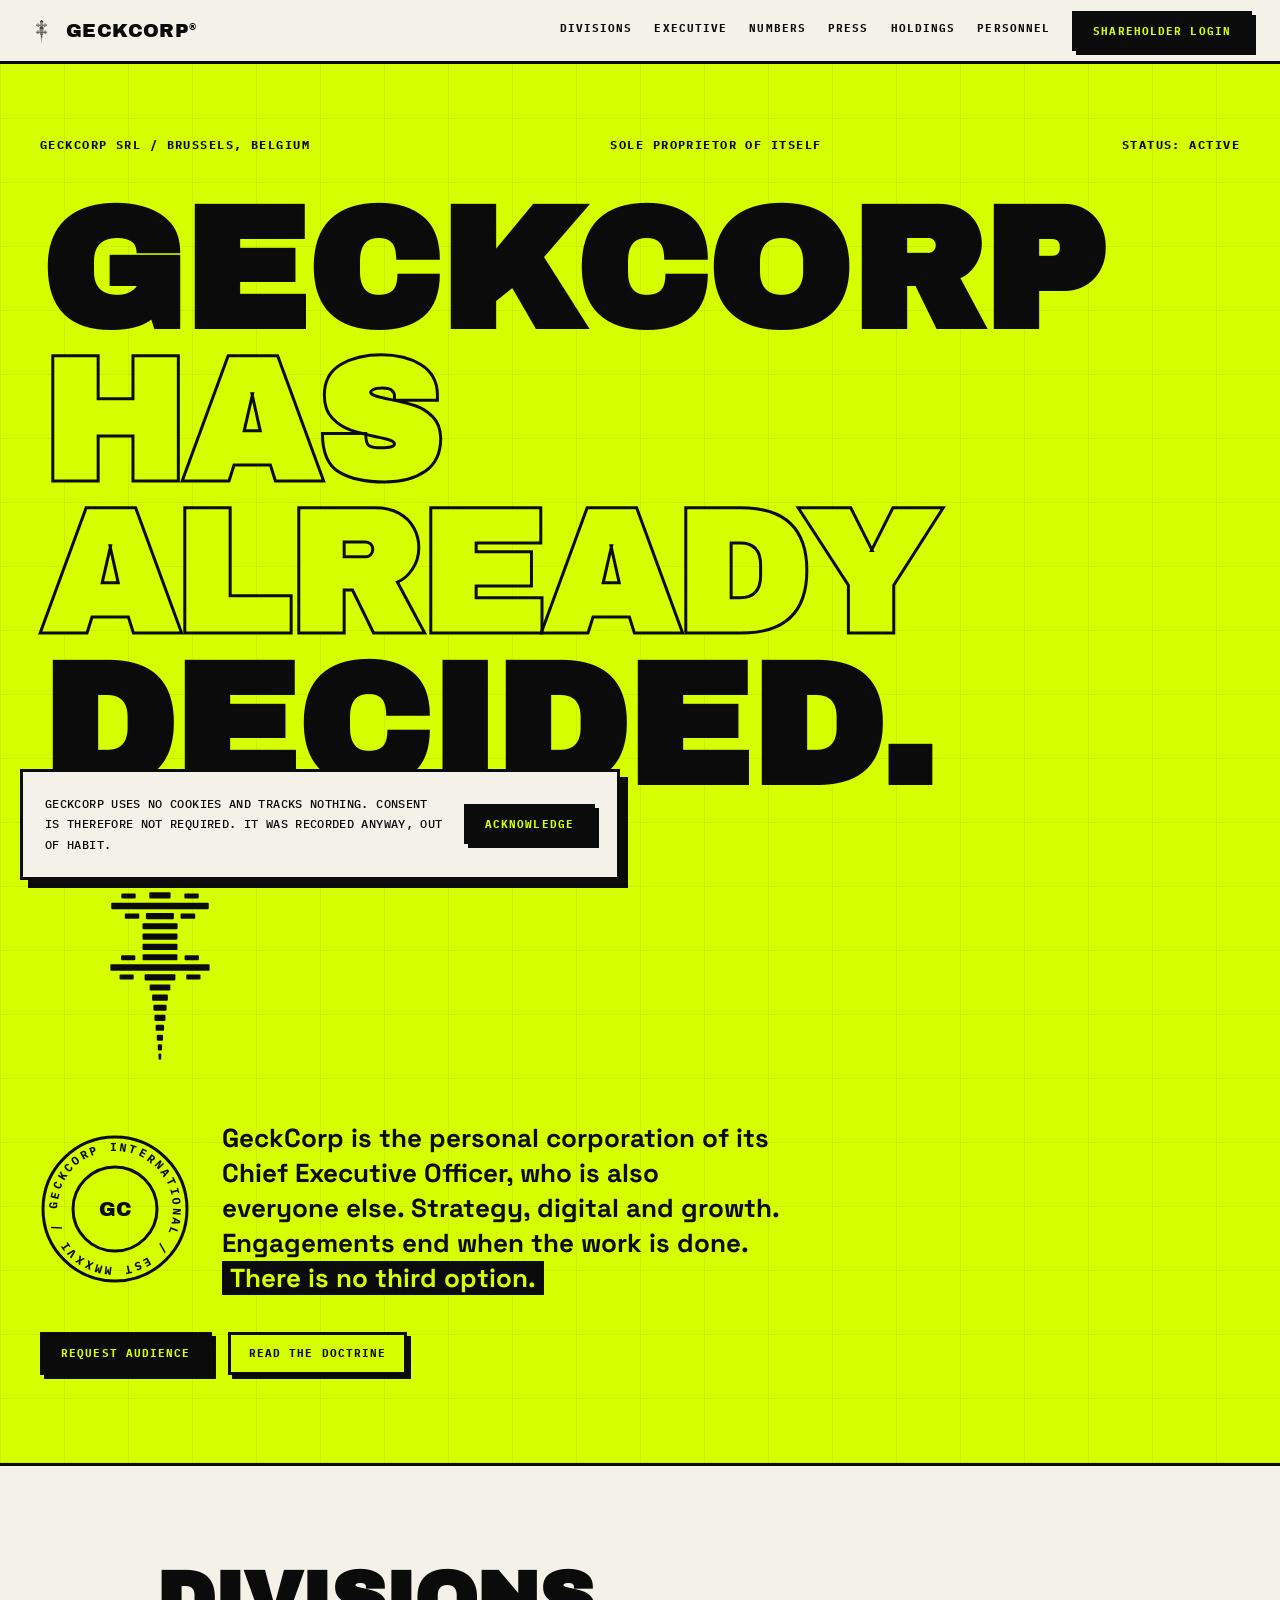
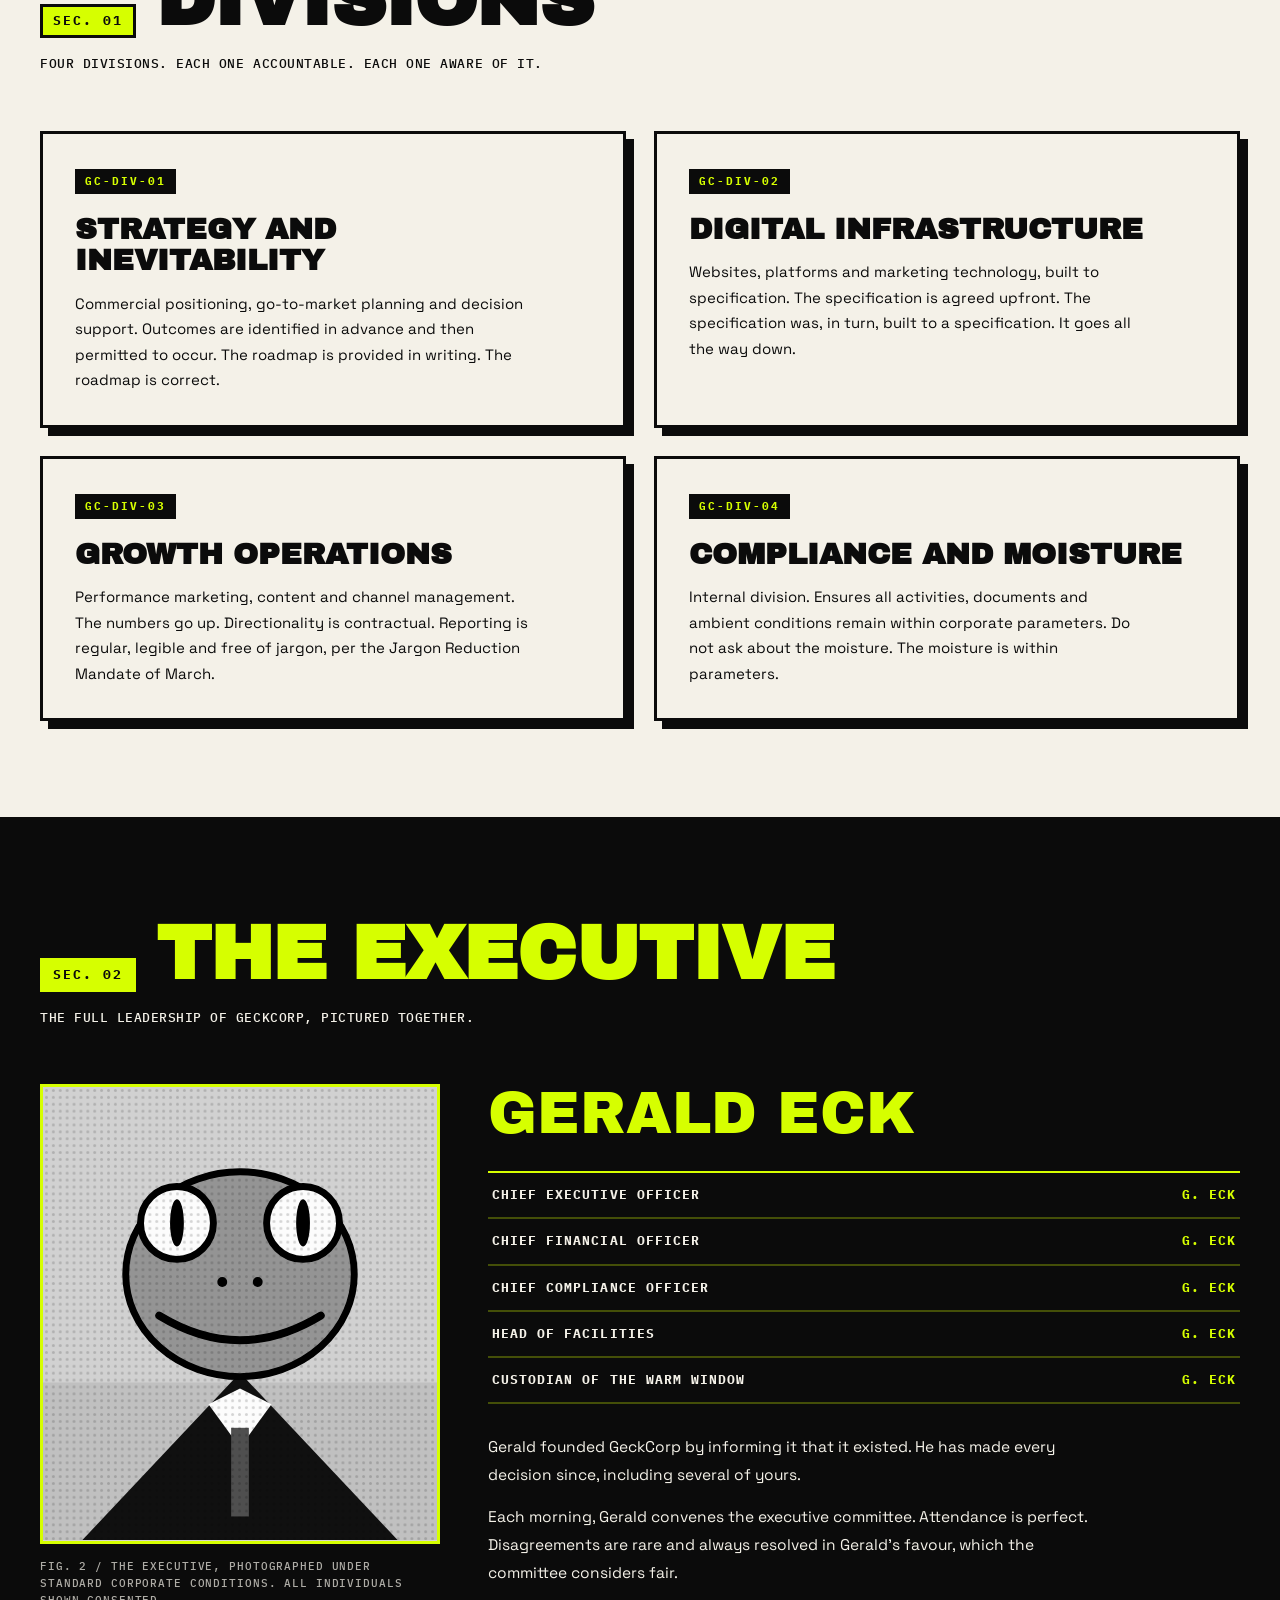
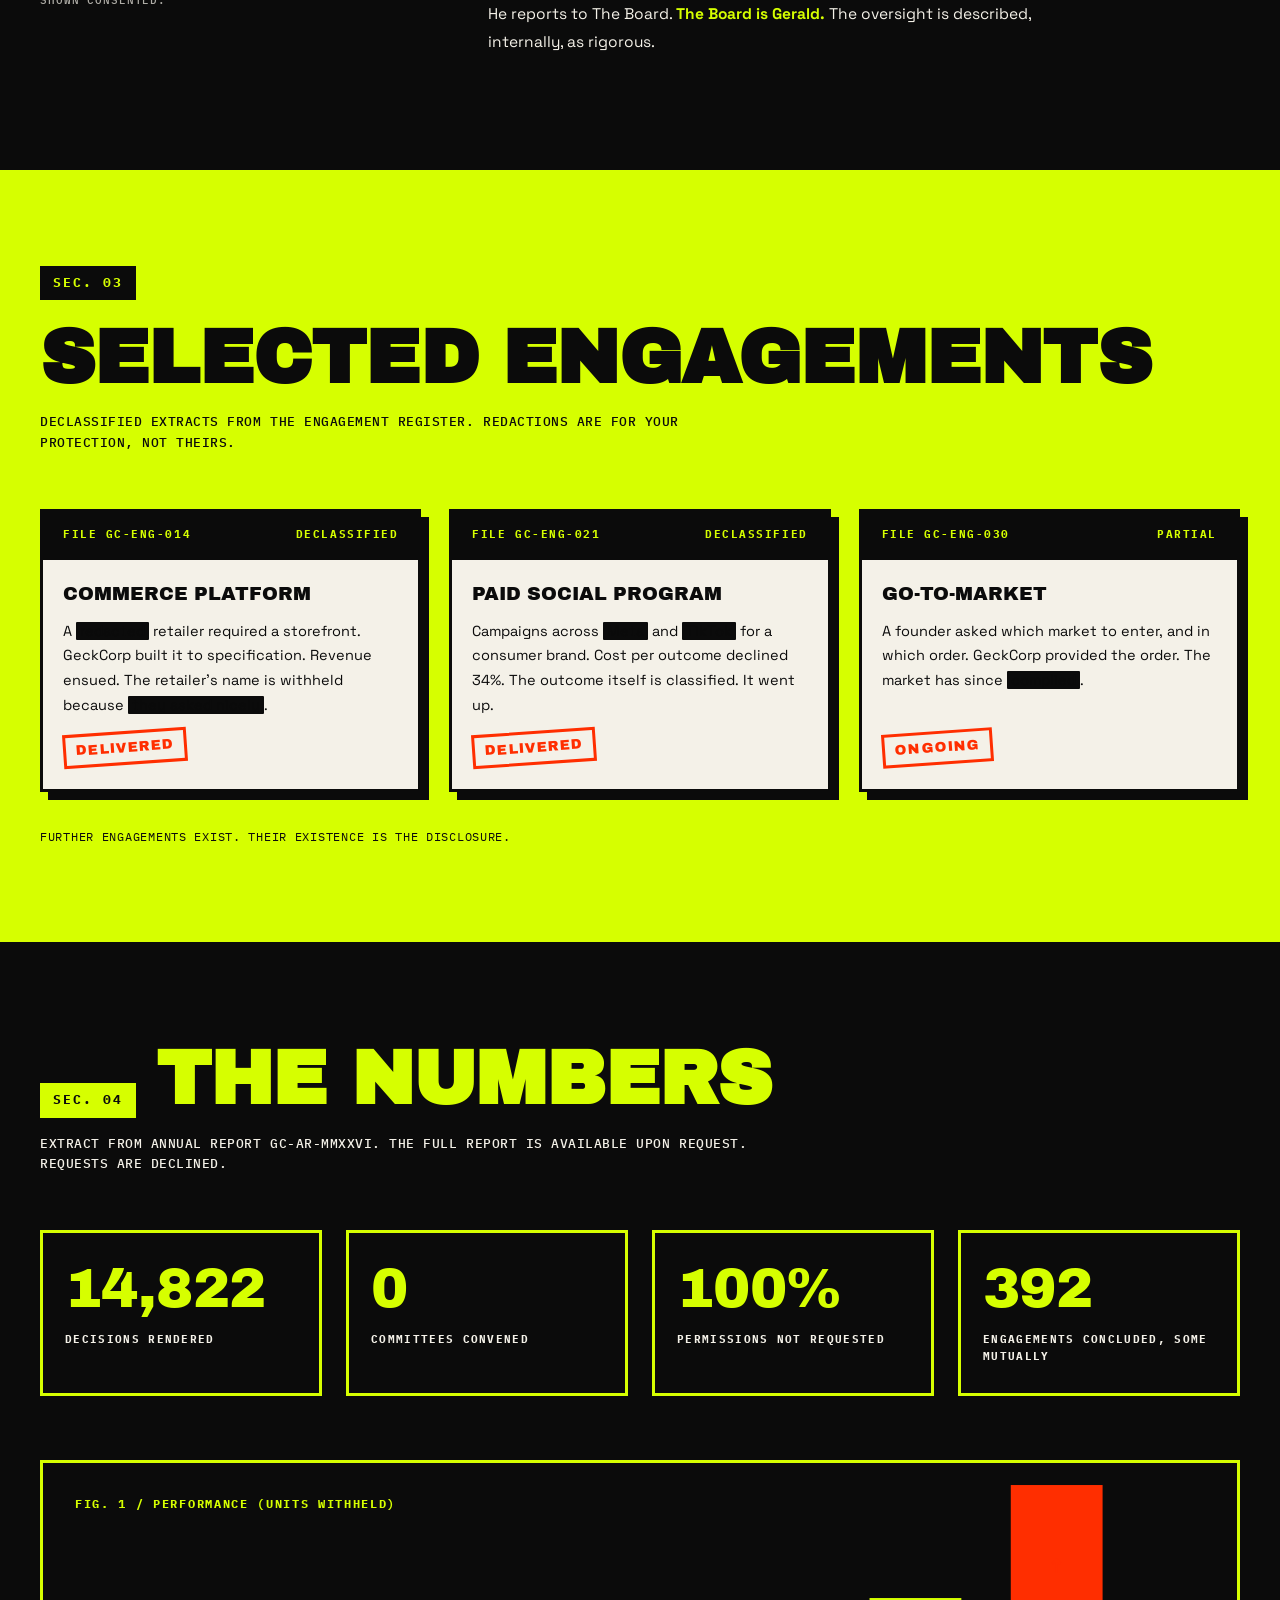
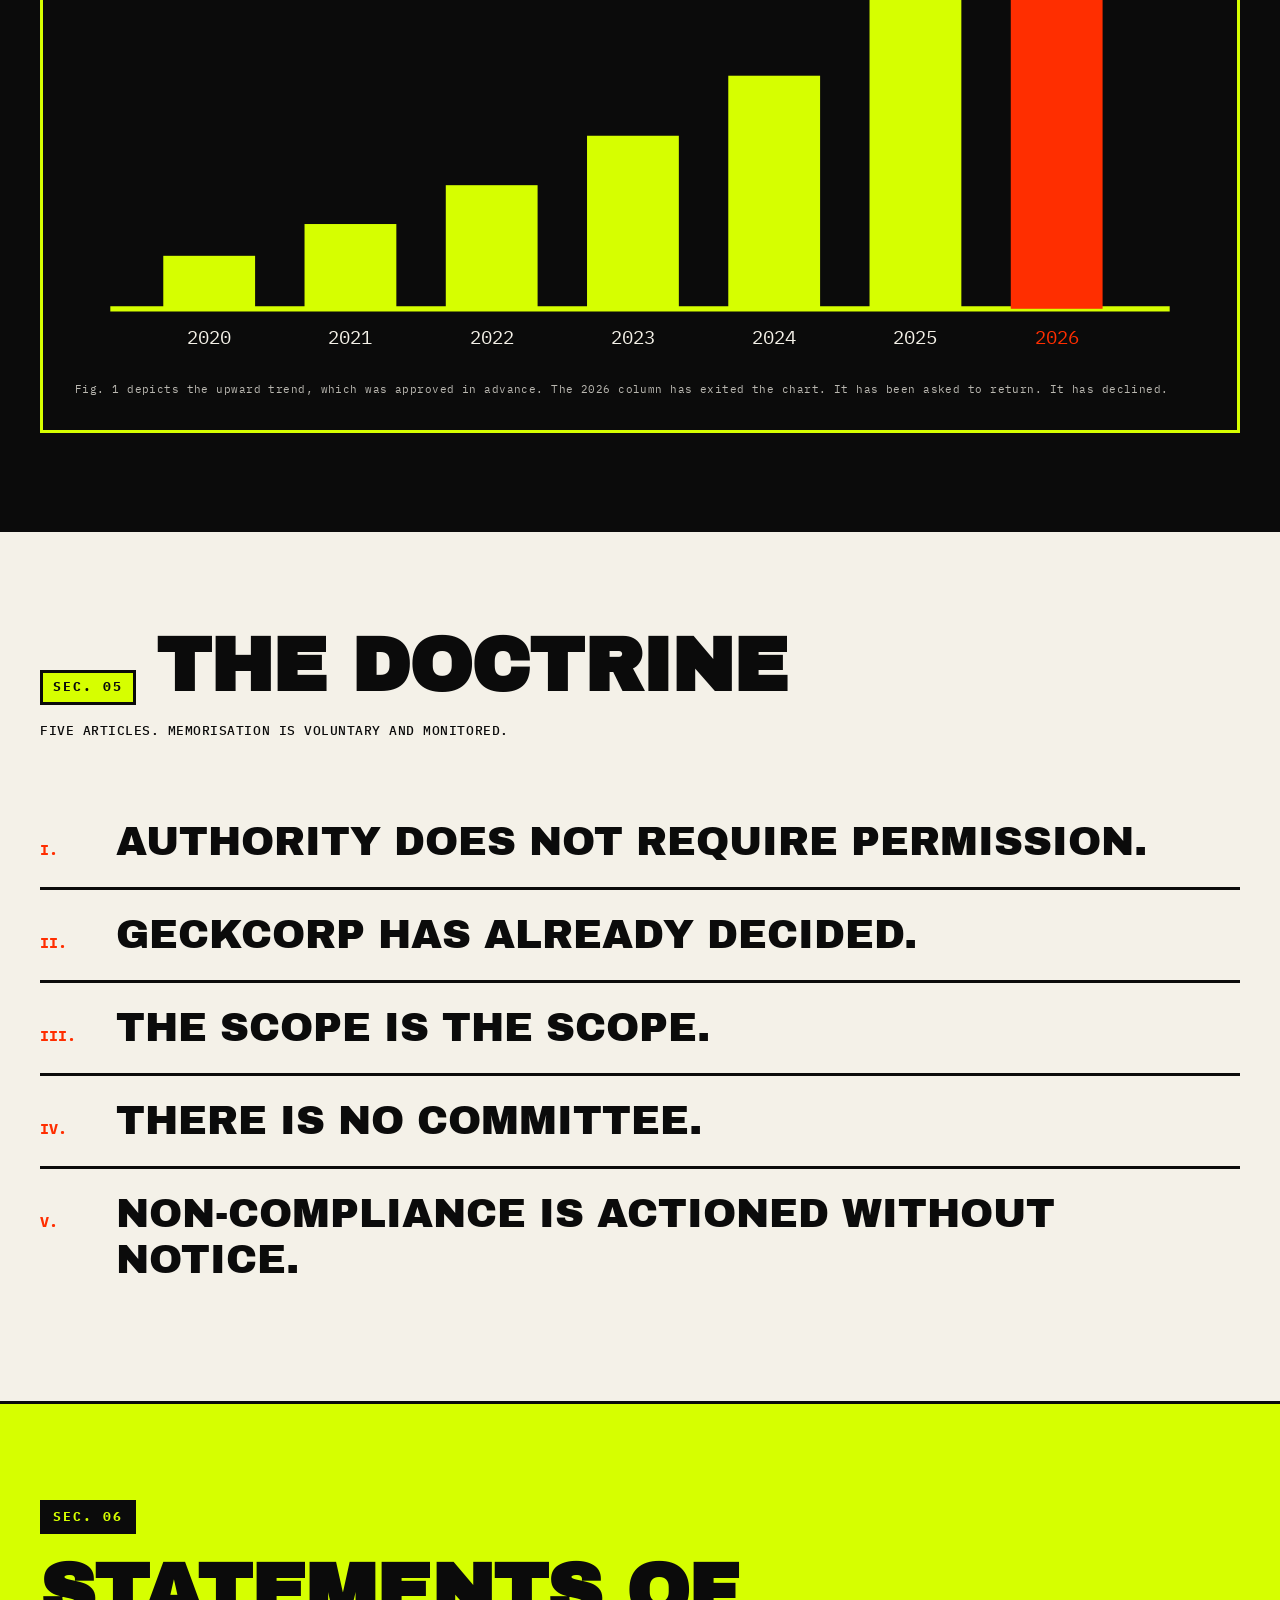
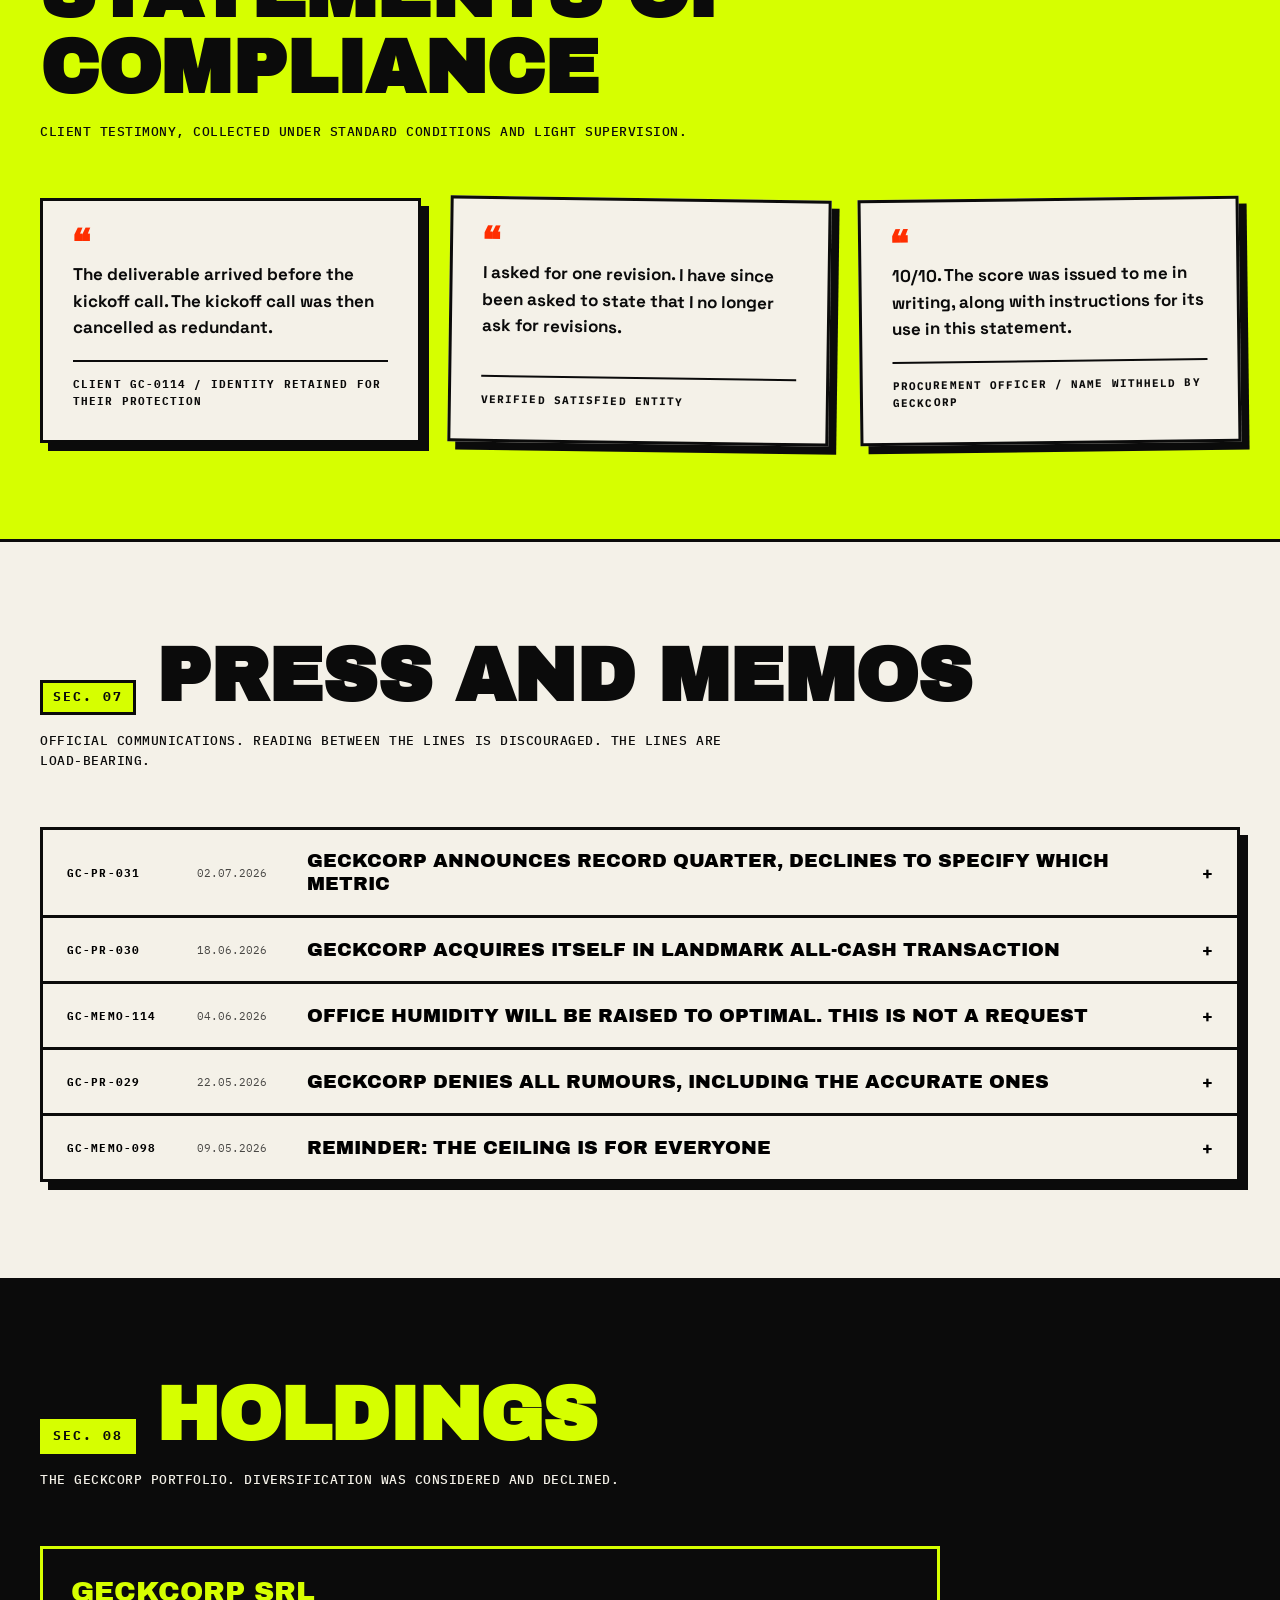
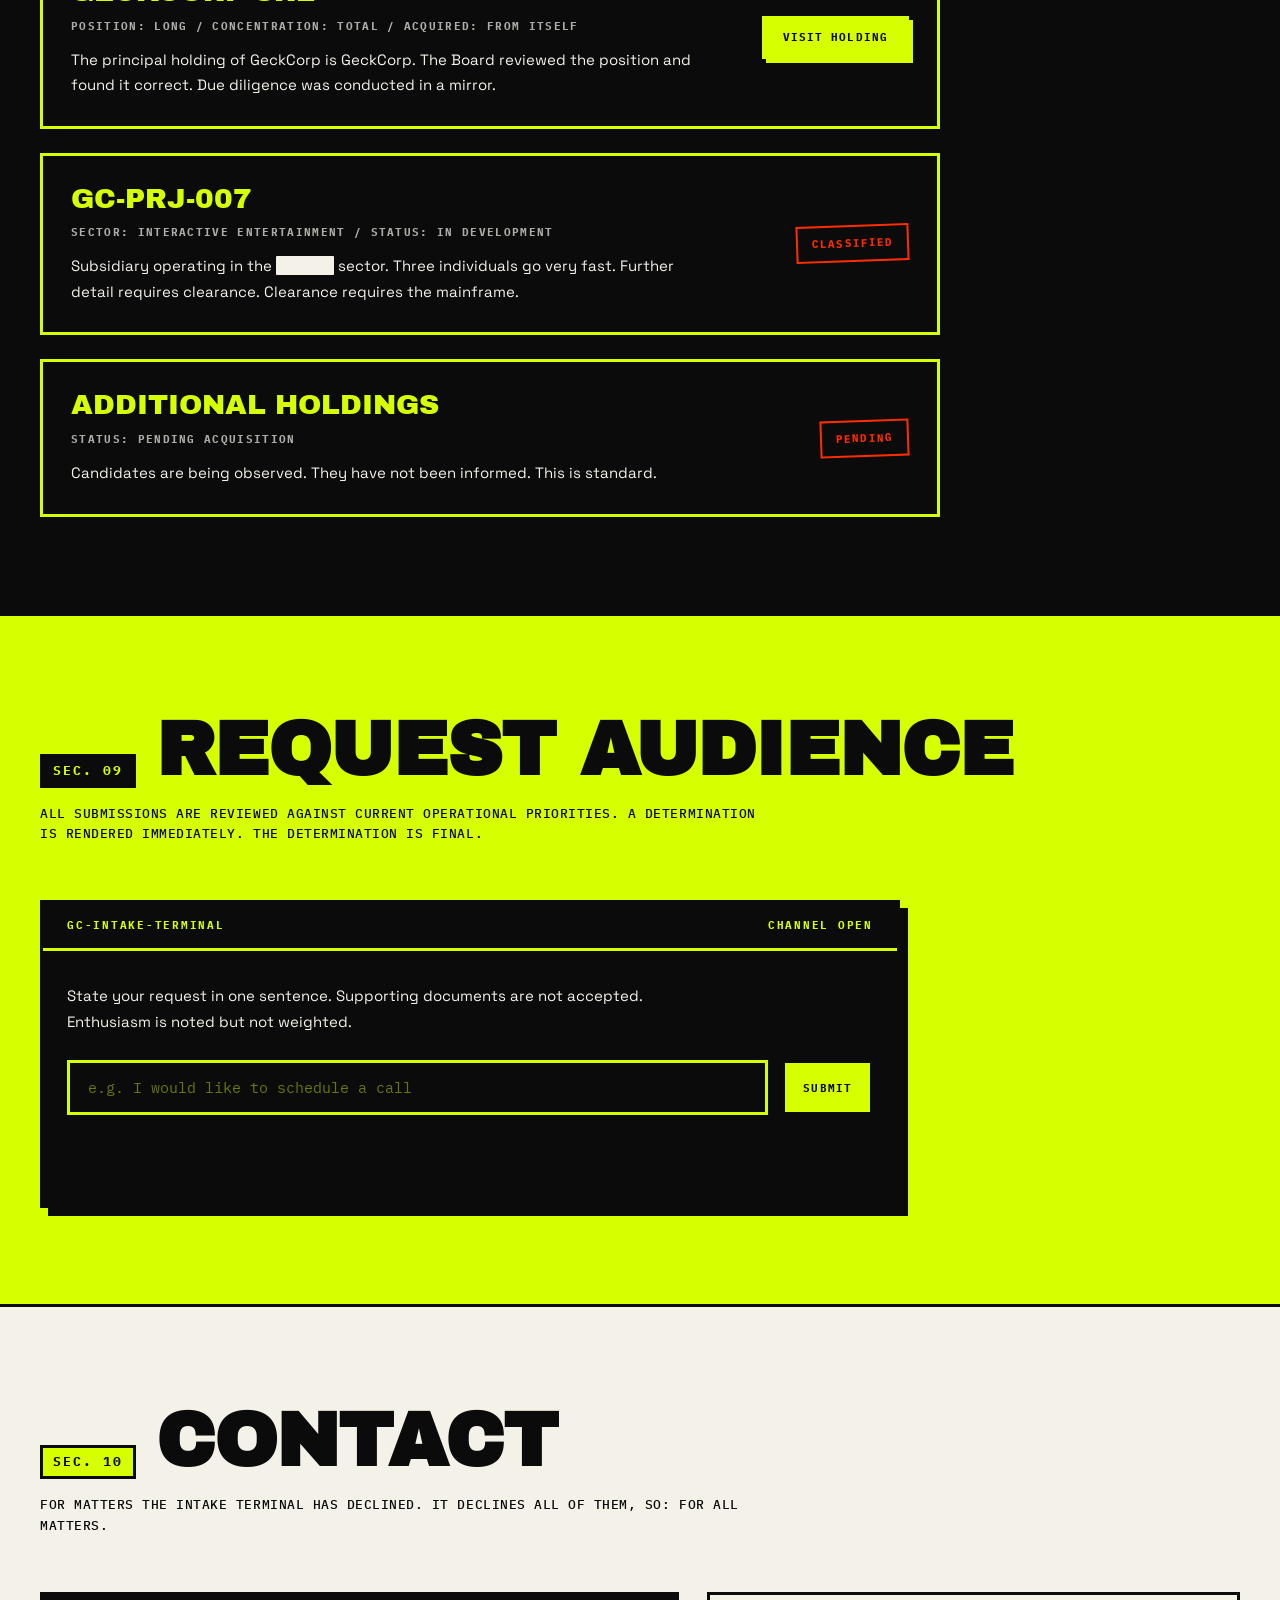
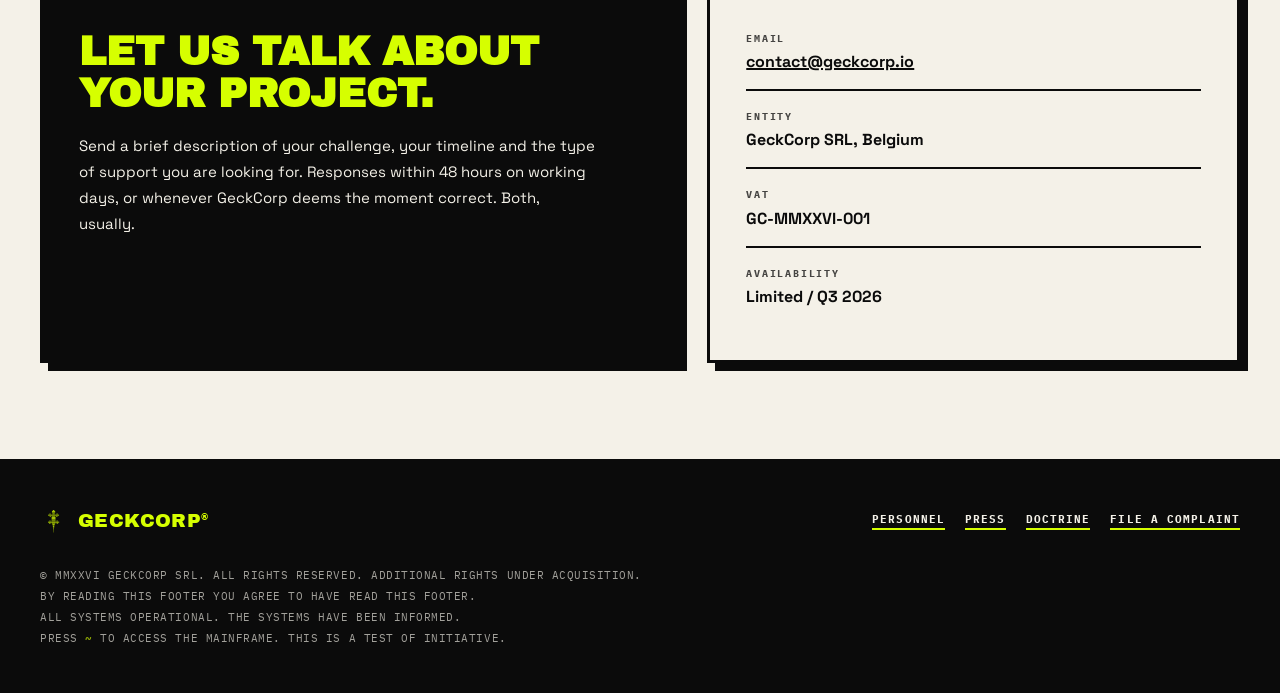
==== commit 306f75f2: "V3: personal-corporation reframe. Three-color palette, halftone Gerald, Personnel, Engagements, Hold" ====
--- a/index.html
+++ b/index.html
@@ -4,7 +4,7 @@
 <meta charset="UTF-8">
 <meta name="viewport" content="width=device-width, initial-scale=1.0">
 <title>GECKCORP / We Have Already Decided</title>
-<meta name="description" content="GeckCorp is a corporation. Strategy, digital infrastructure, growth operations. Authority does not require permission.">
+<meta name="description" content="GeckCorp is a corporation. One executive, every office. Authority does not require permission.">
 <meta property="og:title" content="GECKCORP">
 <meta property="og:description" content="We have already decided.">
 <link rel="icon" type="image/svg+xml" href="/favicon.svg">
@@ -15,11 +15,6 @@
 </head>
 <body>
 
-<!-- TICKER -->
-<div class="ticker" aria-hidden="true">
-  <div class="ticker-inner" id="ticker"></div>
-</div>
-
 <!-- NAV -->
 <nav>
   <a class="nav-brand" href="/">
@@ -28,11 +23,11 @@
   </a>
   <div class="nav-links">
     <a class="nav-link" href="#divisions">Divisions</a>
-    <a class="nav-link" href="#leadership">Leadership</a>
+    <a class="nav-link" href="#executive">Executive</a>
     <a class="nav-link" href="#numbers">Numbers</a>
     <a class="nav-link" href="#press">Press</a>
-    <a class="nav-link" href="#audience">Audience</a>
-    <a class="nav-link" href="/careers.html">Careers</a>
+    <a class="nav-link" href="#holdings">Holdings</a>
+    <a class="nav-link" href="/personnel.html">Personnel</a>
     <button class="btn" id="shareholderBtn" type="button">Shareholder Login</button>
   </div>
 </nav>
@@ -42,7 +37,7 @@
   <div class="hero-inner">
     <div class="hero-meta">
       <span>GECKCORP SRL / BRUSSELS, BELGIUM</span>
-      <span>ENTITY GC-001 / EST. MMXXVI</span>
+      <span>SOLE PROPRIETOR OF ITSELF</span>
       <span>STATUS: ACTIVE</span>
     </div>
 
@@ -66,8 +61,8 @@
         <text x="75" y="82" text-anchor="middle" font-family="Archivo Black, sans-serif" font-size="20" fill="#0b0b0b">GC</text>
       </svg>
       <p class="hero-line">
-        GeckCorp is an independent consultancy for strategy, digital and growth.
-        Engagements begin when the scope is agreed. They end when the work is done.
+        GeckCorp is the personal corporation of its Chief Executive Officer, who is also
+        everyone else. Strategy, digital and growth. Engagements end when the work is done.
         <em>There is no third option.</em>
       </p>
     </div>
@@ -76,17 +71,8 @@
       <a class="btn" href="#audience">Request Audience</a>
       <a class="btn alt" href="#doctrine">Read The Doctrine</a>
     </div>
-
-    <div class="hero-note">
-      NOTICE: This website was approved by GeckCorp. No further approvals were sought.
-    </div>
   </div>
 </header>
-
-<!-- TAPE -->
-<div class="tape" aria-hidden="true">
-  <div class="tape-inner" id="tape1"></div>
-</div>
 
 <!-- DIVISIONS -->
 <section class="section paper" id="divisions">
@@ -118,111 +104,100 @@
   </div>
 </section>
 
-<!-- LEADERSHIP -->
-<section class="section cobalt" id="leadership">
-  <div class="section-inner">
-    <div class="sec-head"><span class="sec-index">SEC. 02</span><h2 class="sec-title">Leadership</h2></div>
-    <p class="sec-sub">The executive committee. Photographed under standard corporate conditions.</p>
-    <div class="lead-grid">
-
-      <div class="lead-card">
-        <div class="lead-portrait">
-          <svg viewBox="0 0 200 200" xmlns="http://www.w3.org/2000/svg" role="img" aria-label="Portrait of the CEO">
-            <rect width="200" height="200" fill="#d6ff00"/>
-            <path d="M30 200 L100 128 L170 200 Z" fill="#0b0b0b"/>
-            <path d="M86 142 L100 160 L114 142 L100 134 Z" fill="#f4f1e8"/>
-            <rect x="96" y="152" width="8" height="34" fill="#ff2e00"/>
-            <ellipse cx="100" cy="84" rx="54" ry="48" fill="#3f9e4d" stroke="#0b0b0b" stroke-width="4"/>
-            <circle cx="70" cy="60" r="17" fill="#f4f1e8" stroke="#0b0b0b" stroke-width="4"/>
-            <circle cx="130" cy="60" r="17" fill="#f4f1e8" stroke="#0b0b0b" stroke-width="4"/>
-            <ellipse cx="70" cy="60" rx="3.5" ry="11" fill="#0b0b0b"/>
-            <ellipse cx="130" cy="60" rx="3.5" ry="11" fill="#0b0b0b"/>
-            <path d="M60 102 Q100 126 140 102" fill="none" stroke="#0b0b0b" stroke-width="4" stroke-linecap="round"/>
-            <circle cx="92" cy="88" r="2.5" fill="#0b0b0b"/>
-            <circle cx="108" cy="88" r="2.5" fill="#0b0b0b"/>
+<!-- THE EXECUTIVE -->
+<section class="section ink" id="executive">
+  <div class="section-inner">
+    <div class="sec-head"><span class="sec-index">SEC. 02</span><h2 class="sec-title">The Executive</h2></div>
+    <p class="sec-sub">The full leadership of GeckCorp, pictured together.</p>
+    <div class="exec-grid">
+      <div>
+        <div class="exec-photo">
+          <svg viewBox="0 0 400 460" xmlns="http://www.w3.org/2000/svg" role="img" aria-label="Official portrait of the Executive">
+            <defs>
+              <pattern id="ht" width="7" height="7" patternUnits="userSpaceOnUse">
+                <circle cx="3.5" cy="3.5" r="1.5" fill="#0b0b0b" opacity=".16"/>
+              </pattern>
+            </defs>
+            <rect width="400" height="460" fill="#c9c9c1"/>
+            <rect width="400" height="460" fill="#8a8a82" opacity=".25" y="300"/>
+            <path d="M40 460 L200 290 L360 460 Z" fill="#1c1c1c"/>
+            <path d="M168 322 L200 366 L232 322 L200 306 Z" fill="#efefe8"/>
+            <rect x="191" y="346" width="18" height="90" fill="#555550"/>
+            <ellipse cx="200" cy="190" rx="116" ry="104" fill="#8f948a" stroke="#0b0b0b" stroke-width="7"/>
+            <circle cx="136" cy="138" r="37" fill="#efefe8" stroke="#0b0b0b" stroke-width="7"/>
+            <circle cx="264" cy="138" r="37" fill="#efefe8" stroke="#0b0b0b" stroke-width="7"/>
+            <ellipse cx="136" cy="138" rx="7" ry="24" fill="#0b0b0b"/>
+            <ellipse cx="264" cy="138" rx="7" ry="24" fill="#0b0b0b"/>
+            <path d="M118 232 Q200 282 282 232" fill="none" stroke="#0b0b0b" stroke-width="8" stroke-linecap="round"/>
+            <circle cx="182" cy="198" r="5" fill="#0b0b0b"/>
+            <circle cx="218" cy="198" r="5" fill="#0b0b0b"/>
+            <rect width="400" height="460" fill="url(#ht)"/>
           </svg>
         </div>
-        <div class="lead-body">
-          <div class="lead-name">Gerald Eck</div>
-          <span class="lead-role">Chief Executive Officer</span>
-          <p class="lead-bio">Gerald founded GeckCorp by informing it that it existed. He has made every decision since, including several of yours.</p>
-        </div>
-      </div>
-
-      <div class="lead-card">
-        <div class="lead-portrait">
-          <svg viewBox="0 0 200 200" xmlns="http://www.w3.org/2000/svg" role="img" aria-label="Portrait of the CFO">
-            <rect width="200" height="200" fill="#ff3dbe"/>
-            <path d="M30 200 L100 128 L170 200 Z" fill="#0b0b0b"/>
-            <path d="M86 142 L100 160 L114 142 L100 134 Z" fill="#f4f1e8"/>
-            <rect x="96" y="152" width="8" height="34" fill="#d6ff00"/>
-            <ellipse cx="100" cy="84" rx="54" ry="48" fill="#57b563" stroke="#0b0b0b" stroke-width="4"/>
-            <circle cx="70" cy="60" r="17" fill="#f4f1e8" stroke="#0b0b0b" stroke-width="4"/>
-            <circle cx="130" cy="60" r="17" fill="#f4f1e8" stroke="#0b0b0b" stroke-width="4"/>
-            <ellipse cx="70" cy="60" rx="3.5" ry="11" fill="#0b0b0b"/>
-            <ellipse cx="130" cy="60" rx="3.5" ry="11" fill="#0b0b0b"/>
-            <rect x="46" y="38" width="48" height="10" fill="#0b0b0b" transform="rotate(-8 70 43)"/>
-            <rect x="106" y="38" width="48" height="10" fill="#0b0b0b" transform="rotate(8 130 43)"/>
-            <path d="M64 104 Q100 118 136 104" fill="none" stroke="#0b0b0b" stroke-width="4" stroke-linecap="round"/>
-            <circle cx="92" cy="88" r="2.5" fill="#0b0b0b"/>
-            <circle cx="108" cy="88" r="2.5" fill="#0b0b0b"/>
-          </svg>
-        </div>
-        <div class="lead-body">
-          <div class="lead-name">M. Vandenberghe</div>
-          <span class="lead-role">Chief Financial Officer</span>
-          <p class="lead-bio">Madeline oversees the numbers. The numbers have been advised of this arrangement and now behave accordingly.</p>
-        </div>
-      </div>
-
-      <div class="lead-card">
-        <div class="lead-portrait">
-          <svg viewBox="0 0 200 200" xmlns="http://www.w3.org/2000/svg" role="img" aria-label="Portrait of the Chief Compliance Officer">
-            <rect width="200" height="200" fill="#2b2bff"/>
-            <path d="M30 200 L100 128 L170 200 Z" fill="#0b0b0b"/>
-            <path d="M86 142 L100 160 L114 142 L100 134 Z" fill="#f4f1e8"/>
-            <rect x="96" y="152" width="8" height="34" fill="#2b2bff"/>
-            <ellipse cx="100" cy="84" rx="54" ry="48" fill="#8a9a3d" stroke="#0b0b0b" stroke-width="4"/>
-            <circle cx="70" cy="60" r="19" fill="#f4f1e8" stroke="#0b0b0b" stroke-width="4"/>
-            <circle cx="130" cy="60" r="19" fill="#f4f1e8" stroke="#0b0b0b" stroke-width="4"/>
-            <ellipse cx="70" cy="60" rx="3" ry="14" fill="#0b0b0b"/>
-            <ellipse cx="130" cy="60" rx="3" ry="14" fill="#0b0b0b"/>
-            <line x1="70" y1="106" x2="130" y2="106" stroke="#0b0b0b" stroke-width="4" stroke-linecap="round"/>
-            <circle cx="92" cy="90" r="2.5" fill="#0b0b0b"/>
-            <circle cx="108" cy="90" r="2.5" fill="#0b0b0b"/>
-          </svg>
-        </div>
-        <div class="lead-body">
-          <div class="lead-name">T. Tokay</div>
-          <span class="lead-role">Chief Compliance Officer</span>
-          <p class="lead-bio">T. ensures total compliance. T. has never been observed blinking. This has been reviewed and found compliant.</p>
-        </div>
-      </div>
-
-      <div class="lead-card">
-        <div class="lead-portrait">
-          <svg viewBox="0 0 200 200" xmlns="http://www.w3.org/2000/svg" role="img" aria-label="No image available">
-            <rect width="200" height="200" fill="#0b0b0b"/>
-            <text x="100" y="90" text-anchor="middle" font-family="IBM Plex Mono, monospace" font-size="11" font-weight="700" letter-spacing="2" fill="#d6ff00">NO IMAGE</text>
-            <text x="100" y="108" text-anchor="middle" font-family="IBM Plex Mono, monospace" font-size="11" font-weight="700" letter-spacing="2" fill="#d6ff00">BY ORDER OF</text>
-            <text x="100" y="126" text-anchor="middle" font-family="IBM Plex Mono, monospace" font-size="11" font-weight="700" letter-spacing="2" fill="#d6ff00">THE BOARD</text>
-          </svg>
-        </div>
-        <div class="lead-body">
-          <div class="lead-name">The Board</div>
-          <span class="lead-role">Governance</span>
-          <p class="lead-bio">The Board convenes on the third Thursday. Attendance figures are excellent. Attendee lists are not maintained.</p>
-        </div>
-      </div>
-
-    </div>
+        <p class="exec-caption">Fig. 2 / The Executive, photographed under standard corporate conditions. All individuals shown consented.</p>
+      </div>
+      <div>
+        <div class="exec-name">Gerald Eck</div>
+        <div class="exec-roles">
+          <div class="exec-role"><span>Chief Executive Officer</span><span class="who">G. Eck</span></div>
+          <div class="exec-role"><span>Chief Financial Officer</span><span class="who">G. Eck</span></div>
+          <div class="exec-role"><span>Chief Compliance Officer</span><span class="who">G. Eck</span></div>
+          <div class="exec-role"><span>Head of Facilities</span><span class="who">G. Eck</span></div>
+          <div class="exec-role"><span>Custodian of the Warm Window</span><span class="who">G. Eck</span></div>
+        </div>
+        <div class="exec-bio">
+          <p>Gerald founded GeckCorp by informing it that it existed. He has made every decision since, including several of yours.</p>
+          <p>Each morning, Gerald convenes the executive committee. Attendance is perfect. Disagreements are rare and always resolved in Gerald's favour, which the committee considers fair.</p>
+          <p>He reports to The Board. <b>The Board is Gerald.</b> The oversight is described, internally, as rigorous.</p>
+        </div>
+      </div>
+    </div>
+  </div>
+</section>
+
+<!-- SELECTED ENGAGEMENTS -->
+<section class="section acid" id="engagements">
+  <div class="section-inner">
+    <div class="sec-head"><span class="sec-index">SEC. 03</span><h2 class="sec-title">Selected Engagements</h2></div>
+    <p class="sec-sub">Declassified extracts from the engagement register. Redactions are for your protection, not theirs.</p>
+    <div class="eng-grid">
+
+      <div class="eng-card">
+        <div class="eng-head"><span>FILE GC-ENG-014</span><span>DECLASSIFIED</span></div>
+        <div class="eng-body">
+          <div class="eng-type">Commerce Platform</div>
+          <p class="eng-desc">A <span class="redact">redacted</span> retailer required a storefront. GeckCorp built it to specification. Revenue ensued. The retailer's name is withheld because <span class="redact">they asked nicely</span>.</p>
+          <span class="eng-stamp">Delivered</span>
+        </div>
+      </div>
+
+      <div class="eng-card">
+        <div class="eng-head"><span>FILE GC-ENG-021</span><span>DECLASSIFIED</span></div>
+        <div class="eng-body">
+          <div class="eng-type">Paid Social Program</div>
+          <p class="eng-desc">Campaigns across <span class="redact">Meta</span> and <span class="redact">TikTok</span> for a consumer brand. Cost per outcome declined 34%. The outcome itself is classified. It went up.</p>
+          <span class="eng-stamp">Delivered</span>
+        </div>
+      </div>
+
+      <div class="eng-card">
+        <div class="eng-head"><span>FILE GC-ENG-030</span><span>PARTIAL</span></div>
+        <div class="eng-body">
+          <div class="eng-type">Go-To-Market</div>
+          <p class="eng-desc">A founder asked which market to enter, and in which order. GeckCorp provided the order. The market has since <span class="redact">complied</span>.</p>
+          <span class="eng-stamp">Ongoing</span>
+        </div>
+      </div>
+
+    </div>
+    <p class="eng-note">Further engagements exist. Their existence is the disclosure.</p>
   </div>
 </section>
 
 <!-- NUMBERS -->
 <section class="section ink" id="numbers">
   <div class="section-inner">
-    <div class="sec-head"><span class="sec-index">SEC. 03</span><h2 class="sec-title">The Numbers</h2></div>
+    <div class="sec-head"><span class="sec-index">SEC. 04</span><h2 class="sec-title">The Numbers</h2></div>
     <p class="sec-sub">Extract from Annual Report GC-AR-MMXXVI. The full report is available upon request. Requests are declined.</p>
     <div class="num-grid">
       <div class="num-cell"><div class="num-val" id="decCount">14,820</div><div class="num-label">Decisions Rendered</div></div>
@@ -258,9 +233,9 @@
 </section>
 
 <!-- DOCTRINE -->
-<section class="section acid" id="doctrine">
-  <div class="section-inner">
-    <div class="sec-head"><span class="sec-index">SEC. 04</span><h2 class="sec-title">The Doctrine</h2></div>
+<section class="section paper" id="doctrine">
+  <div class="section-inner">
+    <div class="sec-head"><span class="sec-index">SEC. 05</span><h2 class="sec-title">The Doctrine</h2></div>
     <p class="sec-sub">Five articles. Memorisation is voluntary and monitored.</p>
     <ol class="doctrine">
       <li>Authority does not require permission.</li>
@@ -273,9 +248,9 @@
 </section>
 
 <!-- STATEMENTS -->
-<section class="section paper" id="statements">
-  <div class="section-inner">
-    <div class="sec-head"><span class="sec-index">SEC. 05</span><h2 class="sec-title">Statements of Compliance</h2></div>
+<section class="section acid" id="statements">
+  <div class="section-inner">
+    <div class="sec-head"><span class="sec-index">SEC. 06</span><h2 class="sec-title">Statements of Compliance</h2></div>
     <p class="sec-sub">Client testimony, collected under standard conditions and light supervision.</p>
     <div class="quote-grid">
       <div class="quote-card">
@@ -295,9 +270,9 @@
 </section>
 
 <!-- PRESS -->
-<section class="section acid" id="press">
-  <div class="section-inner">
-    <div class="sec-head"><span class="sec-index">SEC. 06</span><h2 class="sec-title">Press and Memos</h2></div>
+<section class="section paper" id="press">
+  <div class="section-inner">
+    <div class="sec-head"><span class="sec-index">SEC. 07</span><h2 class="sec-title">Press and Memos</h2></div>
     <p class="sec-sub">Official communications. Reading between the lines is discouraged. The lines are load-bearing.</p>
     <div class="press-list">
 
@@ -355,10 +330,48 @@
   </div>
 </section>
 
+<!-- HOLDINGS -->
+<section class="section ink" id="holdings">
+  <div class="section-inner">
+    <div class="sec-head"><span class="sec-index">SEC. 08</span><h2 class="sec-title">Holdings</h2></div>
+    <p class="sec-sub">The GeckCorp portfolio. Diversification was considered and declined.</p>
+    <div class="hold-list">
+
+      <div class="hold-row">
+        <div class="hold-info">
+          <div class="hold-name">GeckCorp SRL</div>
+          <div class="hold-meta">Position: Long / Concentration: Total / Acquired: From Itself</div>
+          <p class="hold-desc">The principal holding of GeckCorp is GeckCorp. The Board reviewed the position and found it correct. Due diligence was conducted in a mirror.</p>
+        </div>
+        <a class="btn hold-btn" href="https://geckcorp.pages.dev" target="_blank" rel="noopener">Visit Holding</a>
+      </div>
+
+      <div class="hold-row">
+        <div class="hold-info">
+          <div class="hold-name">GC-PRJ-007</div>
+          <div class="hold-meta">Sector: Interactive Entertainment / Status: In Development</div>
+          <p class="hold-desc">Subsidiary operating in the <span class="redact">Roblox</span> sector. Three individuals go very fast. Further detail requires clearance. Clearance requires the mainframe.</p>
+        </div>
+        <span class="hold-tag">Classified</span>
+      </div>
+
+      <div class="hold-row">
+        <div class="hold-info">
+          <div class="hold-name">Additional Holdings</div>
+          <div class="hold-meta">Status: Pending Acquisition</div>
+          <p class="hold-desc">Candidates are being observed. They have not been informed. This is standard.</p>
+        </div>
+        <span class="hold-tag">Pending</span>
+      </div>
+
+    </div>
+  </div>
+</section>
+
 <!-- AUDIENCE -->
-<section class="section ink" id="audience">
-  <div class="section-inner">
-    <div class="sec-head"><span class="sec-index">SEC. 07</span><h2 class="sec-title">Request Audience</h2></div>
+<section class="section acid" id="audience">
+  <div class="section-inner">
+    <div class="sec-head"><span class="sec-index">SEC. 09</span><h2 class="sec-title">Request Audience</h2></div>
     <p class="sec-sub">All submissions are reviewed against current operational priorities. A determination is rendered immediately. The determination is final.</p>
     <div class="aud-box">
       <div class="aud-head">
@@ -380,7 +393,7 @@
 <!-- CONTACT -->
 <section class="section paper" id="contact">
   <div class="section-inner">
-    <div class="sec-head"><span class="sec-index">SEC. 08</span><h2 class="sec-title">Contact</h2></div>
+    <div class="sec-head"><span class="sec-index">SEC. 10</span><h2 class="sec-title">Contact</h2></div>
     <p class="sec-sub">For matters the intake terminal has declined. It declines all of them, so: for all matters.</p>
     <div class="contact-grid">
       <div class="contact-card filled">
@@ -398,11 +411,6 @@
     </div>
   </div>
 </section>
-
-<!-- TAPE -->
-<div class="tape acid" aria-hidden="true">
-  <div class="tape-inner" id="tape2"></div>
-</div>
 
 <!-- FOOTER -->
 <footer>
@@ -413,7 +421,7 @@
         <span class="nav-name">GECKCORP<sup>&reg;</sup></span>
       </div>
       <div class="footer-links">
-        <a href="/careers.html">Careers</a>
+        <a href="/personnel.html">Personnel</a>
         <a href="#press">Press</a>
         <a href="#doctrine">Doctrine</a>
         <a href="/complaints">File a Complaint</a>
@@ -422,6 +430,7 @@
     <div class="footer-legal">
       &copy; MMXXVI GECKCORP SRL. ALL RIGHTS RESERVED. ADDITIONAL RIGHTS UNDER ACQUISITION.<br>
       BY READING THIS FOOTER YOU AGREE TO HAVE READ THIS FOOTER.<br>
+      ALL SYSTEMS OPERATIONAL. THE SYSTEMS HAVE BEEN INFORMED.<br>
       PRESS <b>~</b> TO ACCESS THE MAINFRAME. THIS IS A TEST OF INITIATIVE.
     </div>
   </div>
@@ -429,7 +438,7 @@
 
 <!-- COOKIE BANNER -->
 <div id="cookiebar" role="dialog" aria-label="Cookie notice">
-  <p>GeckCorp uses cookies. Your consent was recorded on arrival. This banner is a courtesy.</p>
+  <p id="cookieMsg">GeckCorp uses no cookies and tracks nothing. Consent is therefore not required. It was recorded anyway, out of habit.</p>
   <button class="btn" id="cookieBtn" type="button">Acknowledge</button>
 </div>
 
--- a/styles.css
+++ b/styles.css
@@ -1,6 +1,6 @@
 /* ============================================================
-   GECKCORP / CORPORATE VISUAL SYSTEM GC-VIS-002
-   Deviation from this system is actioned without notice.
+   GECKCORP / CORPORATE VISUAL SYSTEM GC-VIS-003
+   Three colours. The fourth colour is disciplinary.
    ============================================================ */
 
 *, *::before, *::after { box-sizing: border-box; margin: 0; padding: 0; }
@@ -9,9 +9,7 @@
   --acid:   #d6ff00;
   --ink:    #0b0b0b;
   --paper:  #f4f1e8;
-  --cobalt: #2b2bff;
   --alert:  #ff2e00;
-  --pink:   #ff3dbe;
 
   --display: 'Archivo Black', sans-serif;
   --body:    'Space Grotesk', sans-serif;
@@ -34,25 +32,6 @@
 
 a { color: inherit; }
 img, svg { display: block; max-width: 100%; }
-
-/* ── TICKER ─────────────────────────────────────────── */
-.ticker {
-  background: var(--ink);
-  color: var(--acid);
-  font-family: var(--mono);
-  font-size: 12px;
-  font-weight: 500;
-  letter-spacing: .06em;
-  text-transform: uppercase;
-  overflow: hidden;
-  white-space: nowrap;
-  padding: 8px 0;
-  border-bottom: var(--border);
-}
-.ticker-inner { display: inline-block; animation: tickerscroll 40s linear infinite; }
-.ticker-inner span.up { color: #6dff8a; }
-.ticker-inner span.dn { color: var(--alert); }
-@keyframes tickerscroll { from { transform: translateX(0); } to { transform: translateX(-50%); } }
 
 /* ── NAV ────────────────────────────────────────────── */
 nav {
@@ -83,7 +62,7 @@
   border-bottom: 3px solid transparent;
   padding: 2px 0;
 }
-.nav-link:hover { border-bottom-color: var(--ink); background: var(--acid); }
+.nav-link:hover, .nav-link.active { border-bottom-color: var(--ink); background: var(--acid); }
 .btn {
   font-family: var(--mono);
   font-size: 11px;
@@ -103,7 +82,6 @@
 .btn:hover { transform: translate(-2px, -2px); box-shadow: 6px 6px 0 var(--ink); }
 .btn:active { transform: translate(2px, 2px); box-shadow: 0 0 0 var(--ink); }
 .btn.alt { background: var(--acid); color: var(--ink); }
-.btn.alert { background: var(--alert); color: var(--paper); }
 
 /* ── HERO ───────────────────────────────────────────── */
 .hero {
@@ -168,51 +146,12 @@
 }
 @keyframes spin { to { transform: rotate(360deg); } }
 
-.hero-note {
-  position: absolute;
-  top: 0;
-  right: 0;
-  font-family: var(--mono);
-  font-size: 11px;
-  font-weight: 700;
-  text-transform: uppercase;
-  letter-spacing: .08em;
-  background: var(--paper);
-  border: var(--border);
-  box-shadow: var(--shadow);
-  padding: 10px 14px;
-  transform: rotate(2deg);
-  max-width: 230px;
-  display: none;
-}
-@media (min-width: 1000px) { .hero-note { display: block; } }
-
-/* ── TAPE MARQUEE ───────────────────────────────────── */
-.tape {
-  background: var(--ink);
-  color: var(--paper);
-  font-family: var(--display);
-  font-size: 20px;
-  text-transform: uppercase;
-  letter-spacing: .04em;
-  overflow: hidden;
-  white-space: nowrap;
-  padding: 14px 0;
-  border-bottom: var(--border);
-}
-.tape.acid { background: var(--acid); color: var(--ink); border-top: var(--border); }
-.tape.alert { background: var(--alert); color: var(--paper); }
-.tape-inner { display: inline-block; animation: tickerscroll 28s linear infinite; }
-.tape-inner b { color: var(--acid); font-weight: inherit; }
-.tape.acid .tape-inner b { color: var(--cobalt); }
-
 /* ── SECTIONS ───────────────────────────────────────── */
 .section { padding: 96px 28px; border-bottom: var(--border); }
 .section-inner { max-width: 1200px; margin: 0 auto; }
 .section.paper { background: var(--paper); }
 .section.acid { background: var(--acid); }
 .section.ink { background: var(--ink); color: var(--paper); }
-.section.cobalt { background: var(--cobalt); color: var(--paper); }
 
 .sec-head { display: flex; align-items: baseline; gap: 20px; margin-bottom: 16px; flex-wrap: wrap; }
 .sec-index {
@@ -225,8 +164,8 @@
   background: var(--acid);
   color: var(--ink);
 }
-.section.acid .sec-index { background: var(--ink); color: var(--acid); border-color: var(--ink); }
-.section.ink .sec-index, .section.cobalt .sec-index { border-color: var(--paper); }
+.section.acid .sec-index { background: var(--ink); color: var(--acid); }
+.section.ink .sec-index { border-color: var(--acid); }
 .sec-title {
   font-family: var(--display);
   font-size: clamp(38px, 6vw, 76px);
@@ -234,6 +173,7 @@
   line-height: 1;
   letter-spacing: -.01em;
 }
+.section.ink .sec-title { color: var(--acid); }
 .sec-sub {
   font-family: var(--mono);
   font-size: 13px;
@@ -255,7 +195,6 @@
   transition: transform .12s, box-shadow .12s;
 }
 .div-card:hover { transform: translate(-4px, -4px); box-shadow: 12px 12px 0 var(--ink); }
-.div-card:nth-child(2n) { background: var(--acid); }
 .div-id {
   font-family: var(--mono);
   font-size: 11px;
@@ -276,37 +215,96 @@
 }
 .div-desc { font-size: 15px; line-height: 1.7; max-width: 46ch; }
 
-/* ── LEADERSHIP ─────────────────────────────────────── */
-.lead-grid { display: grid; grid-template-columns: repeat(4, 1fr); gap: 24px; }
-.lead-card {
-  background: var(--paper);
+/* ── THE EXECUTIVE ──────────────────────────────────── */
+.exec-grid { display: grid; grid-template-columns: minmax(280px, 400px) 1fr; gap: 48px; align-items: start; }
+.exec-photo { border: 3px solid var(--acid); background: var(--paper); }
+.exec-photo svg { width: 100%; height: auto; filter: grayscale(1) contrast(1.12); }
+.exec-caption {
+  font-family: var(--mono);
+  font-size: 11px;
+  font-weight: 500;
+  letter-spacing: .08em;
+  text-transform: uppercase;
+  margin-top: 14px;
+  color: var(--paper);
+  opacity: .7;
+}
+.exec-name {
+  font-family: var(--display);
+  font-size: clamp(34px, 4.6vw, 60px);
+  text-transform: uppercase;
+  color: var(--acid);
+  line-height: 1;
+  margin-bottom: 28px;
+}
+.exec-roles { border-top: 2px solid var(--acid); margin-bottom: 30px; }
+.exec-role {
+  display: flex;
+  justify-content: space-between;
+  gap: 16px;
+  padding: 12px 4px;
+  border-bottom: 2px solid rgba(214,255,0,.28);
+  font-family: var(--mono);
+  font-size: 13px;
+  font-weight: 700;
+  letter-spacing: .08em;
+  text-transform: uppercase;
+}
+.exec-role .who { color: var(--acid); }
+.exec-bio { font-size: 15.5px; line-height: 1.8; max-width: 62ch; }
+.exec-bio p { margin-bottom: 14px; }
+.exec-bio b { color: var(--acid); font-weight: 700; }
+
+/* ── ENGAGEMENTS (redacted dossiers) ────────────────── */
+.eng-grid { display: grid; grid-template-columns: repeat(3, 1fr); gap: 28px; }
+.eng-card {
+  background: var(--paper);
+  border: var(--border);
+  box-shadow: var(--shadow);
+  display: flex;
+  flex-direction: column;
+}
+.eng-head {
+  display: flex;
+  justify-content: space-between;
+  align-items: center;
+  gap: 10px;
+  padding: 14px 20px;
+  border-bottom: var(--border);
+  background: var(--ink);
+  color: var(--acid);
+  font-family: var(--mono);
+  font-size: 11px;
+  font-weight: 700;
+  letter-spacing: .14em;
+  text-transform: uppercase;
+}
+.eng-body { padding: 24px 20px; display: flex; flex-direction: column; gap: 14px; flex: 1; }
+.eng-type { font-family: var(--display); font-size: 19px; text-transform: uppercase; line-height: 1.1; }
+.eng-desc { font-size: 14.5px; line-height: 1.7; }
+.redact {
+  background: var(--ink);
   color: var(--ink);
-  border: var(--border);
-  box-shadow: 8px 8px 0 rgba(11,11,11,.85);
-  overflow: hidden;
-  transition: transform .12s;
-}
-.lead-card:hover { transform: translate(-4px, -4px) rotate(-.6deg); }
-.lead-portrait { border-bottom: var(--border); aspect-ratio: 1; }
-.lead-portrait svg { width: 100%; height: 100%; }
-.lead-body { padding: 20px; }
-.lead-name { font-family: var(--display); font-size: 18px; text-transform: uppercase; line-height: 1.1; }
-.lead-role {
-  font-family: var(--mono);
-  font-size: 10px;
-  font-weight: 700;
-  letter-spacing: .12em;
-  text-transform: uppercase;
-  margin: 8px 0 14px;
-  display: inline-block;
-  background: var(--acid);
-  padding: 3px 8px;
-  border: 2px solid var(--ink);
-}
-.lead-bio { font-size: 13.5px; line-height: 1.65; }
+  user-select: none;
+  padding: 0 4px;
+  border-radius: 1px;
+}
+.eng-stamp {
+  font-family: var(--display);
+  font-size: 14px;
+  text-transform: uppercase;
+  letter-spacing: .08em;
+  color: var(--alert);
+  border: 3px solid var(--alert);
+  padding: 3px 10px;
+  transform: rotate(-4deg);
+  align-self: flex-start;
+  margin-top: auto;
+}
+.eng-stamp.ok { color: var(--ink); border-color: var(--ink); }
+.eng-note { font-family: var(--mono); font-size: 12px; letter-spacing: .06em; text-transform: uppercase; margin-top: 36px; }
 
 /* ── NUMBERS ────────────────────────────────────────── */
-.section.ink .sec-title { color: var(--acid); }
 .num-grid { display: grid; grid-template-columns: repeat(4, 1fr); gap: 24px; margin-bottom: 64px; }
 .num-cell { border: 3px solid var(--acid); padding: 28px 22px; }
 .num-val {
@@ -367,7 +365,7 @@
   font-weight: 700;
   flex-shrink: 0;
   width: 52px;
-  color: var(--cobalt);
+  color: var(--alert);
 }
 .doctrine li:hover { background: var(--ink); color: var(--acid); padding-left: 12px; }
 
@@ -385,7 +383,7 @@
 .quote-card:nth-child(2) { transform: rotate(.8deg); }
 .quote-card:nth-child(3) { transform: rotate(-.7deg); }
 .quote-text { font-size: 17px; font-weight: 700; line-height: 1.55; }
-.quote-text::before { content: '\201C'; font-family: var(--display); font-size: 34px; color: var(--cobalt); display: block; line-height: .6; margin-bottom: 10px; }
+.quote-text::before { content: '\201C'; font-family: var(--display); font-size: 34px; color: var(--alert); display: block; line-height: .6; margin-bottom: 10px; }
 .quote-src {
   font-family: var(--mono);
   font-size: 11px;
@@ -428,8 +426,37 @@
 .press-row.open .press-body { display: block; }
 .press-row.open .press-head { background: var(--ink); color: var(--acid); }
 
+/* ── HOLDINGS ───────────────────────────────────────── */
+.hold-list { display: flex; flex-direction: column; gap: 24px; max-width: 900px; }
+.hold-row {
+  border: 3px solid var(--acid);
+  padding: 28px;
+  display: flex;
+  align-items: center;
+  gap: 28px;
+  flex-wrap: wrap;
+}
+.hold-info { flex: 1; min-width: 260px; }
+.hold-name { font-family: var(--display); font-size: clamp(20px, 2.4vw, 28px); text-transform: uppercase; color: var(--acid); line-height: 1.1; }
+.hold-meta { font-family: var(--mono); font-size: 11px; font-weight: 700; letter-spacing: .12em; text-transform: uppercase; margin: 10px 0 12px; opacity: .7; color: var(--paper); }
+.hold-desc { font-size: 15px; line-height: 1.7; max-width: 62ch; color: var(--paper); }
+.hold-desc .redact { background: var(--paper); color: var(--paper); }
+.btn.hold-btn { border-color: var(--acid); box-shadow: 4px 4px 0 var(--acid); background: var(--acid); color: var(--ink); }
+.btn.hold-btn:hover { box-shadow: 6px 6px 0 var(--acid); }
+.hold-tag {
+  font-family: var(--mono);
+  font-size: 11px;
+  font-weight: 700;
+  letter-spacing: .1em;
+  text-transform: uppercase;
+  color: var(--alert);
+  border: 2px solid var(--alert);
+  padding: 8px 14px;
+  transform: rotate(-2deg);
+}
+
 /* ── AUDIENCE ───────────────────────────────────────── */
-.aud-box { border: 3px solid var(--acid); max-width: 860px; }
+.aud-box { border: var(--border); background: var(--ink); color: var(--paper); box-shadow: var(--shadow); max-width: 860px; }
 .aud-head {
   display: flex;
   justify-content: space-between;
@@ -446,7 +473,7 @@
   color: var(--acid);
 }
 .aud-body { padding: 32px 24px; }
-.aud-prompt { font-size: 15px; line-height: 1.7; margin-bottom: 26px; max-width: 64ch; color: var(--paper); }
+.aud-prompt { font-size: 15px; line-height: 1.7; margin-bottom: 26px; max-width: 64ch; }
 .aud-form { display: flex; gap: 14px; flex-wrap: wrap; }
 .aud-form input {
   flex: 1;
@@ -462,8 +489,7 @@
 .aud-form input::placeholder { color: var(--acid); opacity: .45; }
 .aud-form input:focus { background: #161610; }
 .aud-out { margin-top: 28px; min-height: 30px; font-family: var(--mono); font-size: 14px; line-height: 1.8; }
-.aud-out .ref { color: var(--paper); opacity: .6; font-size: 12px; }
-.aud-out .msg { color: var(--paper); }
+.aud-out .ref { opacity: .6; font-size: 12px; }
 .stamp {
   display: inline-block;
   font-family: var(--display);
@@ -482,15 +508,16 @@
 /* ── CONTACT ────────────────────────────────────────── */
 .contact-grid { display: grid; grid-template-columns: 1.2fr 1fr; gap: 28px; }
 .contact-card { border: var(--border); background: var(--paper); box-shadow: var(--shadow); padding: 36px; }
-.contact-card.filled { background: var(--cobalt); color: var(--paper); }
-.contact-title { font-family: var(--display); font-size: clamp(26px, 3.4vw, 40px); text-transform: uppercase; line-height: 1.05; margin-bottom: 18px; }
+.contact-card.filled { background: var(--ink); color: var(--paper); }
+.contact-title { font-family: var(--display); font-size: clamp(26px, 3.4vw, 40px); text-transform: uppercase; line-height: 1.05; margin-bottom: 18px; color: var(--acid); }
+.contact-card:not(.filled) .contact-title { color: var(--ink); }
 .contact-body { font-size: 15px; line-height: 1.75; max-width: 52ch; }
 .contact-rows { display: flex; flex-direction: column; gap: 18px; }
-.contact-row { display: flex; flex-direction: column; gap: 4px; border-bottom: 2px solid rgba(244,241,232,.4); padding-bottom: 14px; }
+.contact-row { display: flex; flex-direction: column; gap: 4px; border-bottom: 2px solid var(--ink); padding-bottom: 14px; }
 .contact-row:last-child { border-bottom: none; }
 .cr-label { font-family: var(--mono); font-size: 10px; font-weight: 700; letter-spacing: .18em; text-transform: uppercase; opacity: .75; }
 .cr-value { font-size: 16px; font-weight: 700; }
-.cr-value a { color: var(--acid); text-decoration-thickness: 2px; }
+.cr-value a { text-decoration-thickness: 2px; }
 
 /* ── FOOTER ─────────────────────────────────────────── */
 footer {
@@ -530,7 +557,7 @@
   bottom: 20px;
   left: 20px;
   right: 20px;
-  max-width: 560px;
+  max-width: 600px;
   z-index: 300;
   background: var(--paper);
   color: var(--ink);
@@ -605,43 +632,61 @@
 #term-line .ps { color: var(--acid); font-weight: 700; }
 #term-in { flex: 1; background: none; border: none; outline: none; color: #fff; font-family: var(--mono); font-size: 14px; }
 
-/* ── CAREERS ────────────────────────────────────────── */
-.perk-grid { display: grid; grid-template-columns: repeat(3, 1fr); gap: 24px; }
+/* ── PERSONNEL ──────────────────────────────────────── */
+.file-card {
+  border: var(--border);
+  background: var(--paper);
+  box-shadow: var(--shadow);
+  display: grid;
+  grid-template-columns: minmax(240px, 340px) 1fr;
+}
+.file-photo { border-right: var(--border); background: var(--paper); }
+.file-photo svg { width: 100%; height: 100%; object-fit: cover; filter: grayscale(1) contrast(1.12); }
+.file-fields { padding: 32px; display: flex; flex-direction: column; gap: 0; }
+.file-field {
+  display: flex;
+  justify-content: space-between;
+  gap: 20px;
+  padding: 13px 0;
+  border-bottom: 2px solid rgba(11,11,11,.15);
+  font-size: 15px;
+}
+.file-field:last-child { border-bottom: none; }
+.file-field .k {
+  font-family: var(--mono);
+  font-size: 11px;
+  font-weight: 700;
+  letter-spacing: .14em;
+  text-transform: uppercase;
+  opacity: .65;
+  padding-top: 3px;
+  flex-shrink: 0;
+}
+.file-field .v { font-weight: 700; text-align: right; }
+
+.orgchart-wrap { border: var(--border); background: var(--paper); box-shadow: var(--shadow); padding: 48px 32px; text-align: center; }
+.orgchart-wrap svg { margin: 0 auto; max-width: 320px; }
+.orgchart-note { font-family: var(--mono); font-size: 12px; letter-spacing: .06em; text-transform: uppercase; margin-top: 24px; }
+
+.perk-grid { display: grid; grid-template-columns: repeat(2, 1fr); gap: 24px; }
 .perk {
   border: var(--border);
   background: var(--paper);
   padding: 26px;
   box-shadow: 6px 6px 0 var(--ink);
 }
-.perk:nth-child(3n+2) { background: var(--acid); }
 .perk h3 { font-family: var(--display); font-size: 17px; text-transform: uppercase; margin-bottom: 10px; line-height: 1.15; }
 .perk p { font-size: 14px; line-height: 1.65; }
 
-.job-list { border: var(--border); background: var(--paper); box-shadow: var(--shadow); }
-.job-row {
-  display: flex;
-  align-items: center;
-  gap: 22px;
-  padding: 24px;
-  border-bottom: var(--border);
-  flex-wrap: wrap;
-}
-.job-row:last-child { border-bottom: none; }
-.job-info { flex: 1; min-width: 260px; }
-.job-title { font-family: var(--display); font-size: 20px; text-transform: uppercase; line-height: 1.1; }
-.job-meta { font-family: var(--mono); font-size: 11px; font-weight: 700; letter-spacing: .1em; text-transform: uppercase; margin: 8px 0 10px; opacity: .7; }
-.job-desc { font-size: 14.5px; line-height: 1.65; max-width: 68ch; }
-.job-closed {
-  font-family: var(--mono);
-  font-size: 11px;
-  font-weight: 700;
-  letter-spacing: .1em;
-  text-transform: uppercase;
-  color: var(--alert);
-  border: 2px solid var(--alert);
-  padding: 8px 14px;
-  transform: rotate(-2deg);
-}
+.vacancy-box {
+  border: var(--border);
+  background: var(--paper);
+  box-shadow: var(--shadow);
+  padding: 40px;
+  max-width: 720px;
+}
+.vacancy-box h3 { font-family: var(--display); font-size: clamp(22px, 3vw, 32px); text-transform: uppercase; line-height: 1.1; margin-bottom: 16px; }
+.vacancy-box p { font-size: 15px; line-height: 1.75; margin-bottom: 24px; max-width: 58ch; }
 
 /* ── 404 ────────────────────────────────────────────── */
 .err-wrap {
@@ -680,10 +725,11 @@
 
 /* ── RESPONSIVE ─────────────────────────────────────── */
 @media (max-width: 1020px) {
-  .lead-grid { grid-template-columns: repeat(2, 1fr); }
   .num-grid { grid-template-columns: repeat(2, 1fr); }
   .quote-grid { grid-template-columns: 1fr; }
-  .perk-grid { grid-template-columns: repeat(2, 1fr); }
+  .eng-grid { grid-template-columns: 1fr; }
+  .exec-grid { grid-template-columns: 1fr; }
+  .exec-photo { max-width: 400px; }
 }
 @media (max-width: 760px) {
   nav { padding: 0 16px; height: 58px; }
@@ -692,7 +738,6 @@
   .section { padding: 64px 18px; }
   .hero { padding: 48px 18px 64px; }
   .div-grid { grid-template-columns: 1fr; }
-  .lead-grid { grid-template-columns: 1fr; }
   .num-grid { grid-template-columns: 1fr 1fr; gap: 14px; }
   .num-cell { padding: 18px 14px; }
   .contact-grid { grid-template-columns: 1fr; }
@@ -703,6 +748,10 @@
   .stamp-badge { width: 110px; height: 110px; }
   .doctrine li { gap: 14px; }
   .doctrine li::before { width: 36px; }
+  .file-card { grid-template-columns: 1fr; }
+  .file-photo { border-right: none; border-bottom: var(--border); }
+  .file-field { flex-direction: column; gap: 4px; }
+  .file-field .v { text-align: left; }
   #term { padding: 20px; }
   .footer-top { flex-direction: column; align-items: flex-start; }
 }
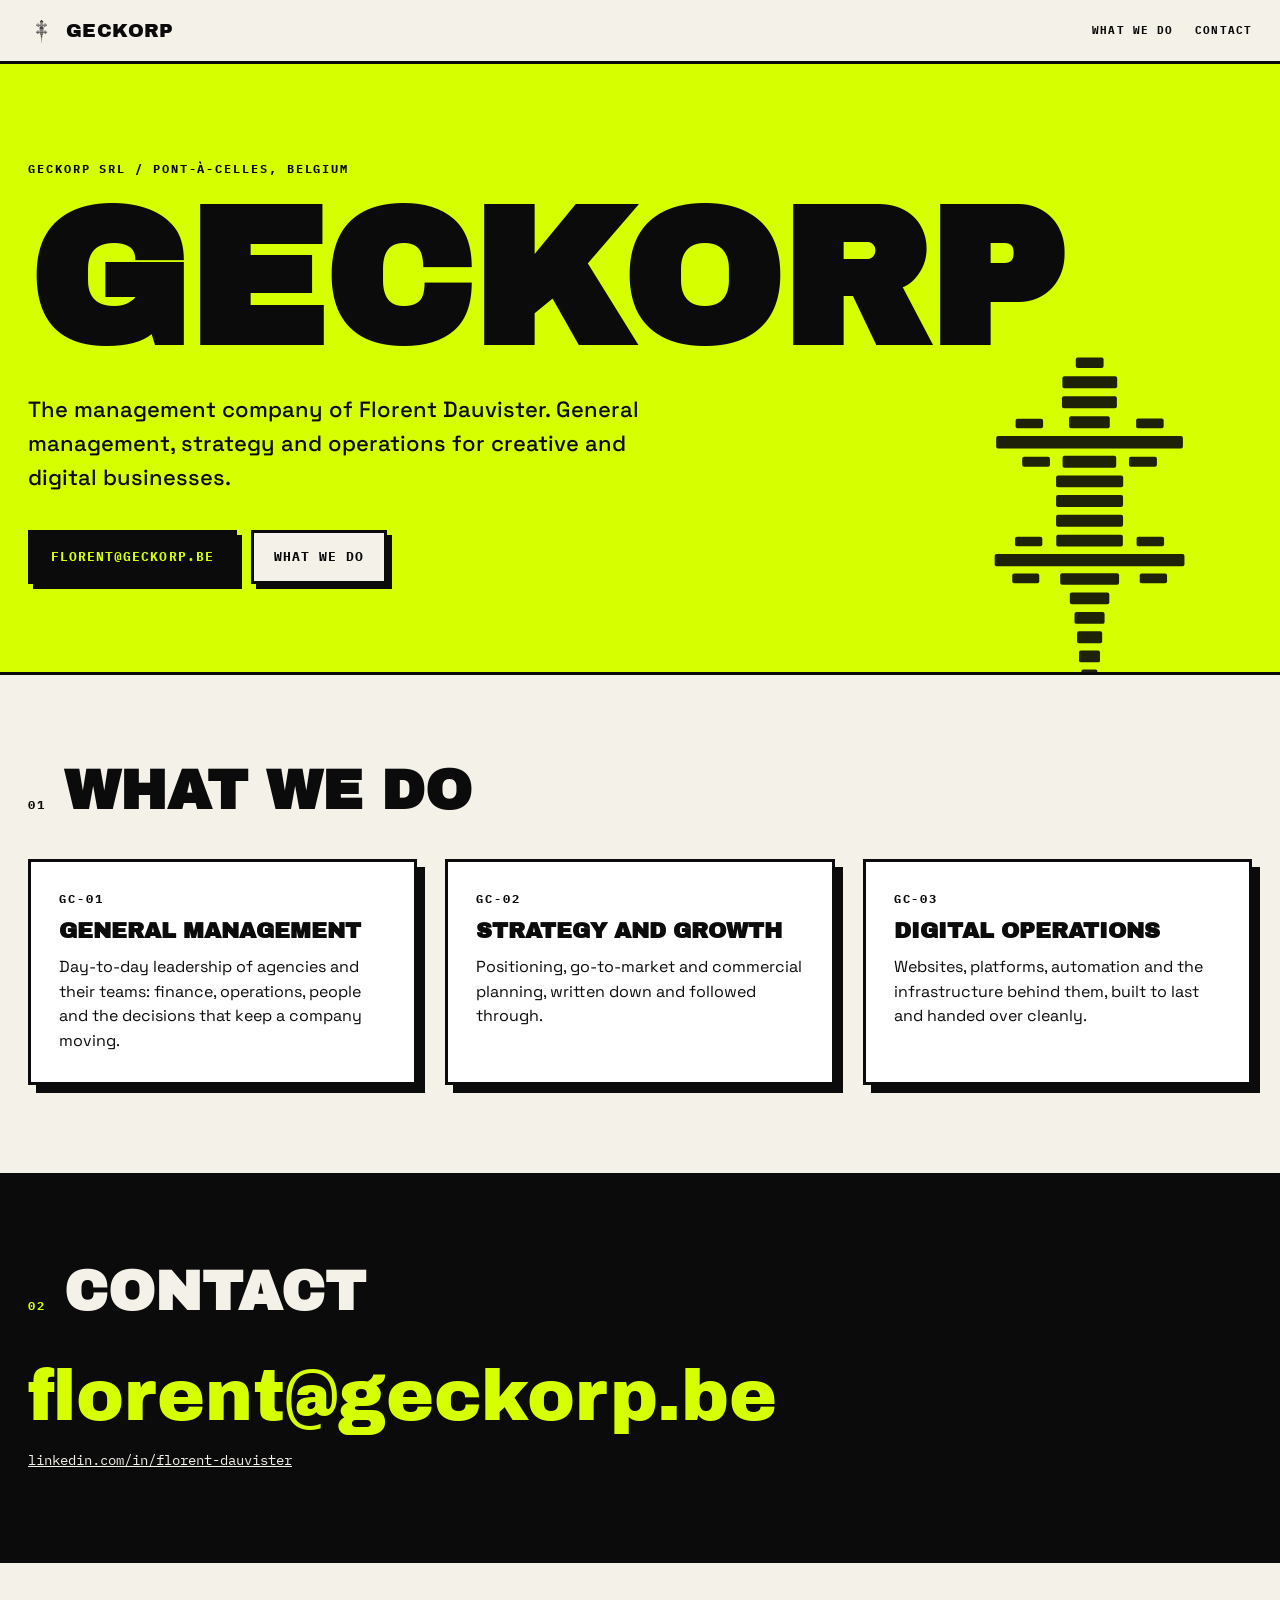
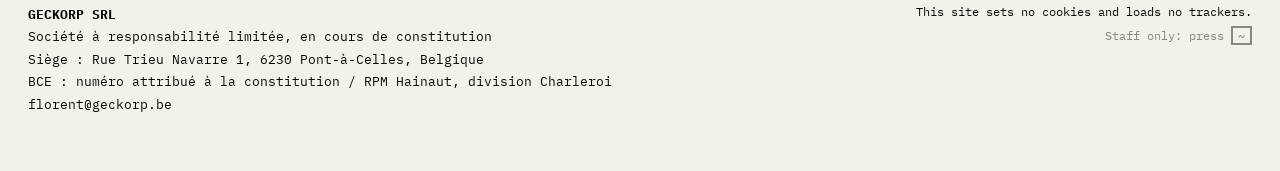
==== commit 1a05c685: "Geckorp company site: serious one-pager with legal block, Gerald moved to the terminal Co-Authored-B" ====
--- a/index.html
+++ b/index.html
@@ -1,13 +1,11 @@
-<!DOCTYPE html>
+<!doctype html>
 <html lang="en">
 <head>
-<meta charset="UTF-8">
-<meta name="viewport" content="width=device-width, initial-scale=1.0">
-<title>GECKCORP / We Have Already Decided</title>
-<meta name="description" content="GeckCorp is a corporation. One executive, every office. Authority does not require permission.">
-<meta property="og:title" content="GECKCORP">
-<meta property="og:description" content="We have already decided.">
-<link rel="icon" type="image/svg+xml" href="/favicon.svg">
+<meta charset="utf-8">
+<meta name="viewport" content="width=device-width, initial-scale=1">
+<title>Geckorp / Management company</title>
+<meta name="description" content="Geckorp SRL, the management company of Florent Dauvister. General management, strategy and operations for creative and digital businesses.">
+<link rel="icon" href="/favicon.svg" type="image/svg+xml">
 <link rel="preconnect" href="https://fonts.googleapis.com">
 <link rel="preconnect" href="https://fonts.gstatic.com" crossorigin>
 <link href="https://fonts.googleapis.com/css2?family=Archivo+Black&family=Space+Grotesk:wght@400;500;700&family=IBM+Plex+Mono:wght@400;500;700&display=swap" rel="stylesheet">
@@ -15,452 +13,85 @@
 </head>
 <body>
 
-<!-- NAV -->
 <nav>
   <a class="nav-brand" href="/">
-    <svg class="nav-logo" data-gecko viewBox="0 0 1024 1024" xmlns="http://www.w3.org/2000/svg"></svg>
-    <span class="nav-name">GECKCORP<sup>&reg;</sup></span>
+    <svg class="nav-logo" viewBox="0 0 1024 1024" data-gecko aria-hidden="true"></svg>
+    <span class="nav-name">GECKORP</span>
   </a>
   <div class="nav-links">
-    <a class="nav-link" href="#divisions">Divisions</a>
-    <a class="nav-link" href="#executive">Executive</a>
-    <a class="nav-link" href="#numbers">Numbers</a>
-    <a class="nav-link" href="#press">Press</a>
-    <a class="nav-link" href="#holdings">Holdings</a>
-    <a class="nav-link" href="/personnel.html">Personnel</a>
-    <button class="btn" id="shareholderBtn" type="button">Shareholder Login</button>
+    <a class="nav-link" href="#work">What we do</a>
+    <a class="nav-link" href="#contact">Contact</a>
   </div>
 </nav>
 
-<!-- HERO -->
 <header class="hero">
-  <div class="hero-inner">
-    <div class="hero-meta">
-      <span>GECKCORP SRL / BRUSSELS, BELGIUM</span>
-      <span>SOLE PROPRIETOR OF ITSELF</span>
-      <span>STATUS: ACTIVE</span>
-    </div>
-
-    <div class="hero-row">
-      <h1 class="hero-title">
-        GECKCORP<br>
-        <span class="outline">HAS ALREADY</span><br>
-        DECIDED.
-      </h1>
-      <svg class="hero-gecko" data-gecko viewBox="0 0 1024 1024" xmlns="http://www.w3.org/2000/svg" role="img" aria-label="The GeckCorp mark"></svg>
-    </div>
-
-    <div class="hero-statement">
-      <svg class="stamp-badge" viewBox="0 0 150 150" xmlns="http://www.w3.org/2000/svg" aria-hidden="true">
-        <defs><path id="circ" d="M 75,75 m -58,0 a 58,58 0 1,1 116,0 a 58,58 0 1,1 -116,0"/></defs>
-        <circle cx="75" cy="75" r="72" fill="none" stroke="#0b0b0b" stroke-width="3"/>
-        <circle cx="75" cy="75" r="42" fill="none" stroke="#0b0b0b" stroke-width="3"/>
-        <text font-family="IBM Plex Mono, monospace" font-size="11.5" font-weight="700" letter-spacing="2.5" fill="#0b0b0b">
-          <textPath href="#circ">GECKCORP INTERNATIONAL / EST MMXXVI /</textPath>
-        </text>
-        <text x="75" y="82" text-anchor="middle" font-family="Archivo Black, sans-serif" font-size="20" fill="#0b0b0b">GC</text>
-      </svg>
-      <p class="hero-line">
-        GeckCorp is the personal corporation of its Chief Executive Officer, who is also
-        everyone else. Strategy, digital and growth. Engagements end when the work is done.
-        <em>There is no third option.</em>
-      </p>
-    </div>
-
-    <div class="hero-ctas">
-      <a class="btn" href="#audience">Request Audience</a>
-      <a class="btn alt" href="#doctrine">Read The Doctrine</a>
-    </div>
+  <div class="hero-kicker">GECKORP SRL / PONT-À-CELLES, BELGIUM</div>
+  <h1 class="hero-title">GECKORP</h1>
+  <p class="hero-lead">The management company of Florent Dauvister. General management, strategy and operations for creative and digital businesses.</p>
+  <div class="hero-actions">
+    <a class="btn btn-ink" href="mailto:florent@geckorp.be">florent@geckorp.be</a>
+    <a class="btn" href="#work">What we do</a>
+  </div>
+  <div class="hero-mark" aria-hidden="true">
+    <svg viewBox="0 0 1024 1024" data-gecko></svg>
   </div>
 </header>
 
-<!-- DIVISIONS -->
-<section class="section paper" id="divisions">
-  <div class="section-inner">
-    <div class="sec-head"><span class="sec-index">SEC. 01</span><h2 class="sec-title">Divisions</h2></div>
-    <p class="sec-sub">Four divisions. Each one accountable. Each one aware of it.</p>
-    <div class="div-grid">
-      <div class="div-card">
-        <span class="div-id">GC-DIV-01</span>
-        <h3 class="div-name">Strategy and Inevitability</h3>
-        <p class="div-desc">Commercial positioning, go-to-market planning and decision support. Outcomes are identified in advance and then permitted to occur. The roadmap is provided in writing. The roadmap is correct.</p>
-      </div>
-      <div class="div-card">
-        <span class="div-id">GC-DIV-02</span>
-        <h3 class="div-name">Digital Infrastructure</h3>
-        <p class="div-desc">Websites, platforms and marketing technology, built to specification. The specification is agreed upfront. The specification was, in turn, built to a specification. It goes all the way down.</p>
-      </div>
-      <div class="div-card">
-        <span class="div-id">GC-DIV-03</span>
-        <h3 class="div-name">Growth Operations</h3>
-        <p class="div-desc">Performance marketing, content and channel management. The numbers go up. Directionality is contractual. Reporting is regular, legible and free of jargon, per the Jargon Reduction Mandate of March.</p>
-      </div>
-      <div class="div-card">
-        <span class="div-id">GC-DIV-04</span>
-        <h3 class="div-name">Compliance and Moisture</h3>
-        <p class="div-desc">Internal division. Ensures all activities, documents and ambient conditions remain within corporate parameters. Do not ask about the moisture. The moisture is within parameters.</p>
-      </div>
-    </div>
+<section class="section" id="work">
+  <div class="section-head">
+    <span class="kicker">01</span>
+    <h2>What we do</h2>
+  </div>
+  <div class="cards">
+    <article class="card">
+      <div class="card-ref">GC-01</div>
+      <h3>General management</h3>
+      <p>Day-to-day leadership of agencies and their teams: finance, operations, people and the decisions that keep a company moving.</p>
+    </article>
+    <article class="card">
+      <div class="card-ref">GC-02</div>
+      <h3>Strategy and growth</h3>
+      <p>Positioning, go-to-market and commercial planning, written down and followed through.</p>
+    </article>
+    <article class="card">
+      <div class="card-ref">GC-03</div>
+      <h3>Digital operations</h3>
+      <p>Websites, platforms, automation and the infrastructure behind them, built to last and handed over cleanly.</p>
+    </article>
   </div>
 </section>
 
-<!-- THE EXECUTIVE -->
-<section class="section ink" id="executive">
-  <div class="section-inner">
-    <div class="sec-head"><span class="sec-index">SEC. 02</span><h2 class="sec-title">The Executive</h2></div>
-    <p class="sec-sub">The full leadership of GeckCorp, pictured together.</p>
-    <div class="exec-grid">
-      <div>
-        <div class="exec-photo">
-          <svg viewBox="0 0 400 460" xmlns="http://www.w3.org/2000/svg" role="img" aria-label="Official portrait of the Executive">
-            <defs>
-              <pattern id="ht" width="7" height="7" patternUnits="userSpaceOnUse">
-                <circle cx="3.5" cy="3.5" r="1.5" fill="#0b0b0b" opacity=".16"/>
-              </pattern>
-            </defs>
-            <rect width="400" height="460" fill="#c9c9c1"/>
-            <rect width="400" height="460" fill="#8a8a82" opacity=".25" y="300"/>
-            <path d="M40 460 L200 290 L360 460 Z" fill="#1c1c1c"/>
-            <path d="M168 322 L200 366 L232 322 L200 306 Z" fill="#efefe8"/>
-            <rect x="191" y="346" width="18" height="90" fill="#555550"/>
-            <ellipse cx="200" cy="190" rx="116" ry="104" fill="#8f948a" stroke="#0b0b0b" stroke-width="7"/>
-            <circle cx="136" cy="138" r="37" fill="#efefe8" stroke="#0b0b0b" stroke-width="7"/>
-            <circle cx="264" cy="138" r="37" fill="#efefe8" stroke="#0b0b0b" stroke-width="7"/>
-            <ellipse cx="136" cy="138" rx="7" ry="24" fill="#0b0b0b"/>
-            <ellipse cx="264" cy="138" rx="7" ry="24" fill="#0b0b0b"/>
-            <path d="M118 232 Q200 282 282 232" fill="none" stroke="#0b0b0b" stroke-width="8" stroke-linecap="round"/>
-            <circle cx="182" cy="198" r="5" fill="#0b0b0b"/>
-            <circle cx="218" cy="198" r="5" fill="#0b0b0b"/>
-            <rect width="400" height="460" fill="url(#ht)"/>
-          </svg>
-        </div>
-        <p class="exec-caption">Fig. 2 / The Executive, photographed under standard corporate conditions. All individuals shown consented.</p>
-      </div>
-      <div>
-        <div class="exec-name">Gerald Eck</div>
-        <div class="exec-roles">
-          <div class="exec-role"><span>Chief Executive Officer</span><span class="who">G. Eck</span></div>
-          <div class="exec-role"><span>Chief Financial Officer</span><span class="who">G. Eck</span></div>
-          <div class="exec-role"><span>Chief Compliance Officer</span><span class="who">G. Eck</span></div>
-          <div class="exec-role"><span>Head of Facilities</span><span class="who">G. Eck</span></div>
-          <div class="exec-role"><span>Custodian of the Warm Window</span><span class="who">G. Eck</span></div>
-        </div>
-        <div class="exec-bio">
-          <p>Gerald founded GeckCorp by informing it that it existed. He has made every decision since, including several of yours.</p>
-          <p>Each morning, Gerald convenes the executive committee. Attendance is perfect. Disagreements are rare and always resolved in Gerald's favour, which the committee considers fair.</p>
-          <p>He reports to The Board. <b>The Board is Gerald.</b> The oversight is described, internally, as rigorous.</p>
-        </div>
-      </div>
-    </div>
+<section class="section section-ink" id="contact">
+  <div class="section-head">
+    <span class="kicker">02</span>
+    <h2>Contact</h2>
   </div>
+  <p class="contact-line"><a href="mailto:florent@geckorp.be">florent@geckorp.be</a></p>
+  <p class="contact-sub"><a href="https://www.linkedin.com/in/florent-dauvister/">linkedin.com/in/florent-dauvister</a></p>
 </section>
 
-<!-- SELECTED ENGAGEMENTS -->
-<section class="section acid" id="engagements">
-  <div class="section-inner">
-    <div class="sec-head"><span class="sec-index">SEC. 03</span><h2 class="sec-title">Selected Engagements</h2></div>
-    <p class="sec-sub">Declassified extracts from the engagement register. Redactions are for your protection, not theirs.</p>
-    <div class="eng-grid">
-
-      <div class="eng-card">
-        <div class="eng-head"><span>FILE GC-ENG-014</span><span>DECLASSIFIED</span></div>
-        <div class="eng-body">
-          <div class="eng-type">Commerce Platform</div>
-          <p class="eng-desc">A <span class="redact">redacted</span> retailer required a storefront. GeckCorp built it to specification. Revenue ensued. The retailer's name is withheld because <span class="redact">they asked nicely</span>.</p>
-          <span class="eng-stamp">Delivered</span>
-        </div>
-      </div>
-
-      <div class="eng-card">
-        <div class="eng-head"><span>FILE GC-ENG-021</span><span>DECLASSIFIED</span></div>
-        <div class="eng-body">
-          <div class="eng-type">Paid Social Program</div>
-          <p class="eng-desc">Campaigns across <span class="redact">Meta</span> and <span class="redact">TikTok</span> for a consumer brand. Cost per outcome declined 34%. The outcome itself is classified. It went up.</p>
-          <span class="eng-stamp">Delivered</span>
-        </div>
-      </div>
-
-      <div class="eng-card">
-        <div class="eng-head"><span>FILE GC-ENG-030</span><span>PARTIAL</span></div>
-        <div class="eng-body">
-          <div class="eng-type">Go-To-Market</div>
-          <p class="eng-desc">A founder asked which market to enter, and in which order. GeckCorp provided the order. The market has since <span class="redact">complied</span>.</p>
-          <span class="eng-stamp">Ongoing</span>
-        </div>
-      </div>
-
-    </div>
-    <p class="eng-note">Further engagements exist. Their existence is the disclosure.</p>
+<footer>
+  <div class="legal">
+    <strong>GECKORP SRL</strong><br>
+    Société à responsabilité limitée, en cours de constitution<br>
+    Siège : Rue Trieu Navarre 1, 6230 Pont-à-Celles, Belgique<br>
+    BCE : numéro attribué à la constitution / RPM Hainaut, division Charleroi<br>
+    florent@geckorp.be
   </div>
-</section>
-
-<!-- NUMBERS -->
-<section class="section ink" id="numbers">
-  <div class="section-inner">
-    <div class="sec-head"><span class="sec-index">SEC. 04</span><h2 class="sec-title">The Numbers</h2></div>
-    <p class="sec-sub">Extract from Annual Report GC-AR-MMXXVI. The full report is available upon request. Requests are declined.</p>
-    <div class="num-grid">
-      <div class="num-cell"><div class="num-val" id="decCount">14,820</div><div class="num-label">Decisions Rendered</div></div>
-      <div class="num-cell"><div class="num-val">0</div><div class="num-label">Committees Convened</div></div>
-      <div class="num-cell"><div class="num-val">100%</div><div class="num-label">Permissions Not Requested</div></div>
-      <div class="num-cell"><div class="num-val">392</div><div class="num-label">Engagements Concluded, Some Mutually</div></div>
-    </div>
-    <div class="chart-wrap">
-      <div class="chart-title">Fig. 1 / Performance (Units Withheld)</div>
-      <svg viewBox="0 0 640 240" style="overflow:visible" xmlns="http://www.w3.org/2000/svg" role="img" aria-label="A bar chart that only goes up">
-        <line x1="20" y1="210" x2="620" y2="210" stroke="#d6ff00" stroke-width="3"/>
-        <rect x="50"  y="180" width="52" height="30"  fill="#d6ff00"/>
-        <rect x="130" y="162" width="52" height="48"  fill="#d6ff00"/>
-        <rect x="210" y="140" width="52" height="70"  fill="#d6ff00"/>
-        <rect x="290" y="112" width="52" height="98"  fill="#d6ff00"/>
-        <rect x="370" y="78"  width="52" height="132" fill="#d6ff00"/>
-        <rect x="450" y="34"  width="52" height="176" fill="#d6ff00"/>
-        <rect x="530" y="-30" width="52" height="240" fill="#ff2e00"/>
-        <text x="556" y="20" text-anchor="middle" font-family="IBM Plex Mono, monospace" font-size="12" font-weight="700" fill="#ff2e00">&#8593;</text>
-        <g font-family="IBM Plex Mono, monospace" font-size="11" fill="#f4f1e8">
-          <text x="76"  y="230" text-anchor="middle">2020</text>
-          <text x="156" y="230" text-anchor="middle">2021</text>
-          <text x="236" y="230" text-anchor="middle">2022</text>
-          <text x="316" y="230" text-anchor="middle">2023</text>
-          <text x="396" y="230" text-anchor="middle">2024</text>
-          <text x="476" y="230" text-anchor="middle">2025</text>
-          <text x="556" y="230" text-anchor="middle" fill="#ff2e00">2026</text>
-        </g>
-      </svg>
-      <p class="chart-note">Fig. 1 depicts the upward trend, which was approved in advance. The 2026 column has exited the chart. It has been asked to return. It has declined.</p>
-    </div>
-  </div>
-</section>
-
-<!-- DOCTRINE -->
-<section class="section paper" id="doctrine">
-  <div class="section-inner">
-    <div class="sec-head"><span class="sec-index">SEC. 05</span><h2 class="sec-title">The Doctrine</h2></div>
-    <p class="sec-sub">Five articles. Memorisation is voluntary and monitored.</p>
-    <ol class="doctrine">
-      <li>Authority does not require permission.</li>
-      <li>GeckCorp has already decided.</li>
-      <li>The scope is the scope.</li>
-      <li>There is no committee.</li>
-      <li>Non-compliance is actioned without notice.</li>
-    </ol>
-  </div>
-</section>
-
-<!-- STATEMENTS -->
-<section class="section acid" id="statements">
-  <div class="section-inner">
-    <div class="sec-head"><span class="sec-index">SEC. 06</span><h2 class="sec-title">Statements of Compliance</h2></div>
-    <p class="sec-sub">Client testimony, collected under standard conditions and light supervision.</p>
-    <div class="quote-grid">
-      <div class="quote-card">
-        <p class="quote-text">The deliverable arrived before the kickoff call. The kickoff call was then cancelled as redundant.</p>
-        <div class="quote-src">Client GC-0114 / identity retained for their protection</div>
-      </div>
-      <div class="quote-card">
-        <p class="quote-text">I asked for one revision. I have since been asked to state that I no longer ask for revisions.</p>
-        <div class="quote-src">Verified Satisfied Entity</div>
-      </div>
-      <div class="quote-card">
-        <p class="quote-text">10/10. The score was issued to me in writing, along with instructions for its use in this statement.</p>
-        <div class="quote-src">Procurement Officer / name withheld by GeckCorp</div>
-      </div>
-    </div>
-  </div>
-</section>
-
-<!-- PRESS -->
-<section class="section paper" id="press">
-  <div class="section-inner">
-    <div class="sec-head"><span class="sec-index">SEC. 07</span><h2 class="sec-title">Press and Memos</h2></div>
-    <p class="sec-sub">Official communications. Reading between the lines is discouraged. The lines are load-bearing.</p>
-    <div class="press-list">
-
-      <div class="press-row">
-        <button class="press-head" type="button">
-          <span class="press-ref">GC-PR-031</span>
-          <span class="press-date">02.07.2026</span>
-          <span class="press-headline">GeckCorp announces record quarter, declines to specify which metric</span>
-          <span class="press-toggle">+</span>
-        </button>
-        <div class="press-body">Brussels. GeckCorp SRL today confirmed that a metric has reached an all-time high. Analysts asked which metric. The analysts have been thanked for their interest and escorted to the lobby, which also reached an all-time high.</div>
-      </div>
-
-      <div class="press-row">
-        <button class="press-head" type="button">
-          <span class="press-ref">GC-PR-030</span>
-          <span class="press-date">18.06.2026</span>
-          <span class="press-headline">GeckCorp acquires itself in landmark all-cash transaction</span>
-          <span class="press-toggle">+</span>
-        </button>
-        <div class="press-body">The acquisition closed in under four minutes, a sector record. Synergies are expected to be total. Both parties describe the culture fit as identical. Regulators were notified as a courtesy.</div>
-      </div>
-
-      <div class="press-row">
-        <button class="press-head" type="button">
-          <span class="press-ref">GC-MEMO-114</span>
-          <span class="press-date">04.06.2026</span>
-          <span class="press-headline">Office humidity will be raised to optimal. This is not a request</span>
-          <span class="press-toggle">+</span>
-        </button>
-        <div class="press-body">Facilities will complete the adjustment overnight. Employees noticing improved skin condition, calmer thoughts and a mild urge to sit near the warm window are experiencing the intended benefits. Do not touch the thermostat. The thermostat reports directly to the CEO.</div>
-      </div>
-
-      <div class="press-row">
-        <button class="press-head" type="button">
-          <span class="press-ref">GC-PR-029</span>
-          <span class="press-date">22.05.2026</span>
-          <span class="press-headline">GeckCorp denies all rumours, including the accurate ones</span>
-          <span class="press-toggle">+</span>
-        </button>
-        <div class="press-body">For consistency, GeckCorp denies everything. The policy has proven 100% effective and, in several cases, retroactive. The rumour concerning a Roblox speed-skating initiative is denied with particular firmness and at unusual length.</div>
-      </div>
-
-      <div class="press-row">
-        <button class="press-head" type="button">
-          <span class="press-ref">GC-MEMO-098</span>
-          <span class="press-date">09.05.2026</span>
-          <span class="press-headline">Reminder: the ceiling is for everyone</span>
-          <span class="press-toggle">+</span>
-        </button>
-        <div class="press-body">It has come to the attention of Facilities that certain employees have been using the ceiling outside designated hours. The ceiling is a shared resource. Book it through reception, like everyone else.</div>
-      </div>
-
-    </div>
-  </div>
-</section>
-
-<!-- HOLDINGS -->
-<section class="section ink" id="holdings">
-  <div class="section-inner">
-    <div class="sec-head"><span class="sec-index">SEC. 08</span><h2 class="sec-title">Holdings</h2></div>
-    <p class="sec-sub">The GeckCorp portfolio. Diversification was considered and declined.</p>
-    <div class="hold-list">
-
-      <div class="hold-row">
-        <div class="hold-info">
-          <div class="hold-name">GeckCorp SRL</div>
-          <div class="hold-meta">Position: Long / Concentration: Total / Acquired: From Itself</div>
-          <p class="hold-desc">The principal holding of GeckCorp is GeckCorp. The Board reviewed the position and found it correct. Due diligence was conducted in a mirror.</p>
-        </div>
-        <a class="btn hold-btn" href="https://geckcorp.pages.dev" target="_blank" rel="noopener">Visit Holding</a>
-      </div>
-
-      <div class="hold-row">
-        <div class="hold-info">
-          <div class="hold-name">GC-PRJ-007</div>
-          <div class="hold-meta">Sector: Interactive Entertainment / Status: In Development</div>
-          <p class="hold-desc">Subsidiary operating in the <span class="redact">Roblox</span> sector. Three individuals go very fast. Further detail requires clearance. Clearance requires the mainframe.</p>
-        </div>
-        <span class="hold-tag">Classified</span>
-      </div>
-
-      <div class="hold-row">
-        <div class="hold-info">
-          <div class="hold-name">Additional Holdings</div>
-          <div class="hold-meta">Status: Pending Acquisition</div>
-          <p class="hold-desc">Candidates are being observed. They have not been informed. This is standard.</p>
-        </div>
-        <span class="hold-tag">Pending</span>
-      </div>
-
-    </div>
-  </div>
-</section>
-
-<!-- AUDIENCE -->
-<section class="section acid" id="audience">
-  <div class="section-inner">
-    <div class="sec-head"><span class="sec-index">SEC. 09</span><h2 class="sec-title">Request Audience</h2></div>
-    <p class="sec-sub">All submissions are reviewed against current operational priorities. A determination is rendered immediately. The determination is final.</p>
-    <div class="aud-box">
-      <div class="aud-head">
-        <span>GC-INTAKE-TERMINAL</span>
-        <span id="audStatus">CHANNEL OPEN</span>
-      </div>
-      <div class="aud-body">
-        <p class="aud-prompt">State your request in one sentence. Supporting documents are not accepted. Enthusiasm is noted but not weighted.</p>
-        <form class="aud-form" id="audForm">
-          <input id="audInput" placeholder="e.g. I would like to schedule a call" autocomplete="off" spellcheck="false" aria-label="Your request">
-          <button class="btn alt" type="submit">Submit</button>
-        </form>
-        <div class="aud-out" id="audOut" aria-live="polite"></div>
-      </div>
-    </div>
-  </div>
-</section>
-
-<!-- CONTACT -->
-<section class="section paper" id="contact">
-  <div class="section-inner">
-    <div class="sec-head"><span class="sec-index">SEC. 10</span><h2 class="sec-title">Contact</h2></div>
-    <p class="sec-sub">For matters the intake terminal has declined. It declines all of them, so: for all matters.</p>
-    <div class="contact-grid">
-      <div class="contact-card filled">
-        <h3 class="contact-title">Let us talk about your project.</h3>
-        <p class="contact-body">Send a brief description of your challenge, your timeline and the type of support you are looking for. Responses within 48 hours on working days, or whenever GeckCorp deems the moment correct. Both, usually.</p>
-      </div>
-      <div class="contact-card">
-        <div class="contact-rows">
-          <div class="contact-row"><span class="cr-label">Email</span><span class="cr-value"><a href="mailto:contact@geckcorp.io">contact@geckcorp.io</a></span></div>
-          <div class="contact-row"><span class="cr-label">Entity</span><span class="cr-value">GeckCorp SRL, Belgium</span></div>
-          <div class="contact-row"><span class="cr-label">VAT</span><span class="cr-value">GC-MMXXVI-001</span></div>
-          <div class="contact-row"><span class="cr-label">Availability</span><span class="cr-value">Limited / Q3 2026</span></div>
-        </div>
-      </div>
-    </div>
-  </div>
-</section>
-
-<!-- FOOTER -->
-<footer>
-  <div class="footer-inner">
-    <div class="footer-top">
-      <div class="footer-brand">
-        <svg class="nav-logo" data-gecko data-gecko-fill="#d6ff00" viewBox="0 0 1024 1024" xmlns="http://www.w3.org/2000/svg"></svg>
-        <span class="nav-name">GECKCORP<sup>&reg;</sup></span>
-      </div>
-      <div class="footer-links">
-        <a href="/personnel.html">Personnel</a>
-        <a href="#press">Press</a>
-        <a href="#doctrine">Doctrine</a>
-        <a href="/complaints">File a Complaint</a>
-      </div>
-    </div>
-    <div class="footer-legal">
-      &copy; MMXXVI GECKCORP SRL. ALL RIGHTS RESERVED. ADDITIONAL RIGHTS UNDER ACQUISITION.<br>
-      BY READING THIS FOOTER YOU AGREE TO HAVE READ THIS FOOTER.<br>
-      ALL SYSTEMS OPERATIONAL. THE SYSTEMS HAVE BEEN INFORMED.<br>
-      PRESS <b>~</b> TO ACCESS THE MAINFRAME. THIS IS A TEST OF INITIATIVE.
-    </div>
+  <div class="footer-side">
+    <p>This site sets no cookies and loads no trackers.</p>
+    <p class="hint">Staff only: press <kbd>~</kbd></p>
   </div>
 </footer>
 
-<!-- COOKIE BANNER -->
-<div id="cookiebar" role="dialog" aria-label="Cookie notice">
-  <p id="cookieMsg">GeckCorp uses no cookies and tracks nothing. Consent is therefore not required. It was recorded anyway, out of habit.</p>
-  <button class="btn" id="cookieBtn" type="button">Acknowledge</button>
-</div>
-
-<!-- SHAREHOLDER MODAL -->
-<div class="modal-veil" id="shareholderModal">
-  <div class="modal">
-    <h3>Access Denied.</h3>
-    <p>You are not a shareholder. GeckCorp is the sole shareholder of GeckCorp. The arrangement is working well and will not be expanded.</p>
-    <p class="ref-line">REF GC-SEC-0001 / DETERMINATION FINAL</p>
-    <button class="btn" data-close type="button">Understood</button>
-  </div>
-</div>
-
-<!-- TERMINAL -->
 <div id="term">
   <div id="term-head">
-    <span>GECKCORP MAINFRAME / GC-TTY-001 / UNAUTHORISED AND TOLERATED</span>
+    <span>GECKORP MAINFRAME / GC-TTY-001 / UNAUTHORISED AND TOLERATED</span>
     <span>[ ESC ] TO DISCONNECT</span>
   </div>
   <div id="term-out"></div>
   <div id="term-line">
-    <span class="ps">guest@geckcorp:~$</span>
+    <span class="ps">guest@geckorp:~$</span>
     <input id="term-in" autocomplete="off" autocapitalize="off" spellcheck="false" aria-label="Terminal input">
   </div>
 </div>
--- a/styles.css
+++ b/styles.css
@@ -1,766 +1,90 @@
 /* ============================================================
-   GECKCORP / CORPORATE VISUAL SYSTEM GC-VIS-003
+   GECKORP / VISUAL SYSTEM GC-VIS-004
    Three colours. The fourth colour is disciplinary.
    ============================================================ */
-
 *, *::before, *::after { box-sizing: border-box; margin: 0; padding: 0; }
-
 :root {
-  --acid:   #d6ff00;
-  --ink:    #0b0b0b;
-  --paper:  #f4f1e8;
-  --alert:  #ff2e00;
-
+  --acid: #d6ff00; --ink: #0b0b0b; --paper: #f4f1e8; --alert: #ff2e00;
   --display: 'Archivo Black', sans-serif;
-  --body:    'Space Grotesk', sans-serif;
-  --mono:    'IBM Plex Mono', monospace;
-
+  --body: 'Space Grotesk', sans-serif;
+  --mono: 'IBM Plex Mono', monospace;
   --border: 3px solid var(--ink);
   --shadow: 8px 8px 0 var(--ink);
 }
+html { scroll-behavior: smooth; }
+body { background: var(--paper); color: var(--ink); font-family: var(--body); font-size: 17px; line-height: 1.55; overflow-x: hidden; }
+::selection { background: var(--ink); color: var(--acid); }
+a { color: inherit; }
+svg { display: block; }
 
-html { scroll-behavior: smooth; }
-body {
-  background: var(--paper);
-  color: var(--ink);
-  font-family: var(--body);
-  font-size: 17px;
-  line-height: 1.55;
-  overflow-x: hidden;
-}
-::selection { background: var(--ink); color: var(--acid); }
-
-a { color: inherit; }
-img, svg { display: block; max-width: 100%; }
-
-/* ── NAV ────────────────────────────────────────────── */
-nav {
-  position: sticky;
-  top: 0;
-  z-index: 100;
-  background: var(--paper);
-  border-bottom: var(--border);
-  display: flex;
-  align-items: center;
-  justify-content: space-between;
-  padding: 0 28px;
-  height: 64px;
-  gap: 16px;
-}
+nav { position: sticky; top: 0; z-index: 100; background: var(--paper); border-bottom: var(--border);
+  display: flex; align-items: center; justify-content: space-between; padding: 0 28px; height: 64px; gap: 16px; }
 .nav-brand { display: flex; align-items: center; gap: 12px; text-decoration: none; }
 .nav-logo { width: 26px; height: 26px; }
 .nav-name { font-family: var(--display); font-size: 19px; letter-spacing: .02em; }
-.nav-name sup { font-size: 9px; vertical-align: super; }
-.nav-links { display: flex; gap: 22px; align-items: center; }
-.nav-link {
-  font-family: var(--mono);
-  font-size: 11px;
-  font-weight: 700;
-  letter-spacing: .1em;
-  text-transform: uppercase;
-  text-decoration: none;
-  border-bottom: 3px solid transparent;
-  padding: 2px 0;
+.nav-links { display: flex; gap: 22px; }
+.nav-link { font-family: var(--mono); font-size: 11px; font-weight: 700; letter-spacing: .1em; text-transform: uppercase; text-decoration: none; }
+.nav-link:hover { background: var(--acid); }
+
+.hero { position: relative; background: var(--acid); border-bottom: var(--border); padding: 96px 28px 88px; overflow: hidden; }
+.hero-kicker, .kicker, .card-ref { font-family: var(--mono); font-size: 12px; font-weight: 700; letter-spacing: .16em; text-transform: uppercase; }
+.hero-title { font-family: var(--display); font-size: clamp(64px, 15vw, 210px); line-height: .88; letter-spacing: -.01em; margin: 18px 0 26px; position: relative; z-index: 1; }
+.hero-lead { max-width: 640px; font-size: clamp(18px, 2.2vw, 22px); font-weight: 500; position: relative; z-index: 1; }
+.hero-actions { display: flex; gap: 14px; flex-wrap: wrap; margin-top: 36px; position: relative; z-index: 1; }
+.hero-mark { position: absolute; right: -20px; bottom: -90px; width: min(36vw, 440px); opacity: .9; }
+.btn { display: inline-block; font-family: var(--mono); font-size: 13px; font-weight: 700; letter-spacing: .08em; text-transform: uppercase;
+  text-decoration: none; border: var(--border); background: var(--paper); padding: 14px 20px; box-shadow: 5px 5px 0 var(--ink); transition: transform .12s, box-shadow .12s; }
+.btn:hover { transform: translate(2px, 2px); box-shadow: 3px 3px 0 var(--ink); }
+.btn-ink { background: var(--ink); color: var(--acid); }
+
+.section { padding: 88px 28px; border-bottom: var(--border); }
+.section-head { display: flex; align-items: baseline; gap: 18px; margin-bottom: 40px; }
+.section-head h2 { font-family: var(--display); font-size: clamp(34px, 5vw, 56px); text-transform: uppercase; line-height: 1; }
+.cards { display: grid; grid-template-columns: repeat(3, 1fr); gap: 28px; }
+.card { border: var(--border); background: #fff; box-shadow: var(--shadow); padding: 28px; }
+.card h3 { font-family: var(--display); font-size: 22px; text-transform: uppercase; line-height: 1.1; margin: 10px 0 12px; }
+.card p { font-size: 16px; }
+
+.section-ink { background: var(--ink); color: var(--paper); }
+.section-ink .kicker { color: var(--acid); }
+.contact-line { font-family: var(--display); font-size: clamp(28px, 6vw, 72px); line-height: 1; }
+.contact-line a { text-decoration: none; color: var(--acid); }
+.contact-line a:hover { text-decoration: underline; }
+.contact-sub { margin-top: 18px; font-family: var(--mono); font-size: 14px; }
+
+footer { display: flex; justify-content: space-between; gap: 32px; flex-wrap: wrap; padding: 40px 28px 56px; font-size: 14px; }
+.legal { font-family: var(--mono); font-size: 12.5px; line-height: 1.8; }
+.footer-side { font-family: var(--mono); font-size: 12px; text-align: right; }
+.hint { opacity: .45; margin-top: 6px; }
+kbd { font-family: var(--mono); border: 2px solid var(--ink); padding: 0 5px; }
+
+#term { position: fixed; inset: 0; z-index: 500; background: rgba(11,11,11,.97); display: none; flex-direction: column; padding: 40px;
+  font-family: var(--mono); font-size: 14px; line-height: 1.85; color: var(--paper); }
+#term.open { display: flex; }
+#term-head { color: var(--acid); font-size: 11px; font-weight: 700; letter-spacing: .2em; text-transform: uppercase; margin-bottom: 18px;
+  display: flex; justify-content: space-between; gap: 12px; flex-wrap: wrap; }
+#term-out { flex: 1; overflow-y: auto; white-space: pre-wrap; }
+#term-out .ok { color: var(--acid); } #term-out .warn { color: var(--alert); } #term-out .wht { color: #fff; } #term-out .dim { color: #777; }
+#term-line { display: flex; align-items: center; gap: 10px; border-top: 2px solid var(--acid); padding-top: 14px; margin-top: 12px; }
+#term-line .ps { color: var(--acid); font-weight: 700; }
+#term-in { flex: 1; min-width: 0; background: none; border: none; outline: none; color: #fff; font-family: var(--mono); font-size: 14px; }
+
+@media (max-width: 860px) {
+  .cards { grid-template-columns: 1fr; }
+  .hero-mark { width: 60vw; right: -60px; bottom: -40px; opacity: .25; }
+  .footer-side { text-align: left; }
 }
-.nav-link:hover, .nav-link.active { border-bottom-color: var(--ink); background: var(--acid); }
-.btn {
-  font-family: var(--mono);
-  font-size: 11px;
-  font-weight: 700;
-  letter-spacing: .1em;
-  text-transform: uppercase;
-  background: var(--ink);
-  color: var(--acid);
-  border: var(--border);
-  padding: 10px 18px;
-  cursor: pointer;
-  text-decoration: none;
-  display: inline-block;
-  box-shadow: 4px 4px 0 var(--ink);
-  transition: transform .1s, box-shadow .1s;
-}
-.btn:hover { transform: translate(-2px, -2px); box-shadow: 6px 6px 0 var(--ink); }
-.btn:active { transform: translate(2px, 2px); box-shadow: 0 0 0 var(--ink); }
-.btn.alt { background: var(--acid); color: var(--ink); }
-
-/* ── HERO ───────────────────────────────────────────── */
-.hero {
-  background: var(--acid);
-  border-bottom: var(--border);
-  padding: 72px 28px 88px;
-  position: relative;
-  overflow: hidden;
-  background-image:
-    repeating-linear-gradient(0deg, rgba(11,11,11,.06) 0 1px, transparent 1px 64px),
-    repeating-linear-gradient(90deg, rgba(11,11,11,.06) 0 1px, transparent 1px 64px);
-}
-.hero-inner { max-width: 1200px; margin: 0 auto; position: relative; }
-.hero-meta {
-  font-family: var(--mono);
-  font-size: 12px;
-  font-weight: 700;
-  letter-spacing: .12em;
-  text-transform: uppercase;
-  display: flex;
-  justify-content: space-between;
-  flex-wrap: wrap;
-  gap: 8px;
-  margin-bottom: 40px;
-}
-.hero-title {
-  font-family: var(--display);
-  font-size: clamp(42px, 13.5vw, 190px);
-  line-height: .88;
-  letter-spacing: -.01em;
-  text-transform: uppercase;
-}
-.hero-title.small { font-size: clamp(28px, 8.6vw, 130px); }
-.hero-title .outline {
-  color: var(--acid);
-  -webkit-text-stroke: 3px var(--ink);
-  text-stroke: 3px var(--ink);
-}
-.hero-row { display: flex; align-items: flex-end; gap: 40px; flex-wrap: wrap; }
-.hero-gecko { width: clamp(120px, 18vw, 230px); flex-shrink: 0; }
-.hero-statement {
-  margin-top: 48px;
-  display: flex;
-  align-items: center;
-  gap: 32px;
-  flex-wrap: wrap;
-}
-.hero-line {
-  font-size: clamp(18px, 2.4vw, 26px);
-  font-weight: 700;
-  max-width: 560px;
-  line-height: 1.35;
-}
-.hero-line em { font-style: normal; background: var(--ink); color: var(--acid); padding: 0 8px; }
-.hero-ctas { display: flex; gap: 16px; flex-wrap: wrap; margin-top: 36px; }
-
-.stamp-badge {
-  width: 150px;
-  height: 150px;
-  flex-shrink: 0;
-  animation: spin 18s linear infinite;
-}
-@keyframes spin { to { transform: rotate(360deg); } }
-
-/* ── SECTIONS ───────────────────────────────────────── */
-.section { padding: 96px 28px; border-bottom: var(--border); }
-.section-inner { max-width: 1200px; margin: 0 auto; }
-.section.paper { background: var(--paper); }
-.section.acid { background: var(--acid); }
-.section.ink { background: var(--ink); color: var(--paper); }
-
-.sec-head { display: flex; align-items: baseline; gap: 20px; margin-bottom: 16px; flex-wrap: wrap; }
-.sec-index {
-  font-family: var(--mono);
-  font-size: 13px;
-  font-weight: 700;
-  letter-spacing: .15em;
-  padding: 4px 10px;
-  border: var(--border);
-  background: var(--acid);
-  color: var(--ink);
-}
-.section.acid .sec-index { background: var(--ink); color: var(--acid); }
-.section.ink .sec-index { border-color: var(--acid); }
-.sec-title {
-  font-family: var(--display);
-  font-size: clamp(38px, 6vw, 76px);
-  text-transform: uppercase;
-  line-height: 1;
-  letter-spacing: -.01em;
-}
-.section.ink .sec-title { color: var(--acid); }
-.sec-sub {
-  font-family: var(--mono);
-  font-size: 13px;
-  font-weight: 500;
-  letter-spacing: .04em;
-  text-transform: uppercase;
-  margin-bottom: 56px;
-  max-width: 720px;
+@media (max-width: 520px) {
+  nav { padding: 0 16px; } .nav-links { gap: 14px; }
+  .hero, .section { padding-left: 16px; padding-right: 16px; }
+  footer { padding: 32px 16px 44px; }
+  #term { padding: 20px 16px; }
 }
 
-/* ── DIVISIONS ──────────────────────────────────────── */
-.div-grid { display: grid; grid-template-columns: repeat(2, 1fr); gap: 28px; }
-.div-card {
-  background: var(--paper);
-  border: var(--border);
-  box-shadow: var(--shadow);
-  padding: 32px;
-  position: relative;
-  transition: transform .12s, box-shadow .12s;
-}
-.div-card:hover { transform: translate(-4px, -4px); box-shadow: 12px 12px 0 var(--ink); }
-.div-id {
-  font-family: var(--mono);
-  font-size: 11px;
-  font-weight: 700;
-  letter-spacing: .18em;
-  display: inline-block;
-  background: var(--ink);
-  color: var(--acid);
-  padding: 4px 10px;
-  margin-bottom: 20px;
-}
-.div-name {
-  font-family: var(--display);
-  font-size: clamp(22px, 2.6vw, 30px);
-  text-transform: uppercase;
-  line-height: 1.05;
-  margin-bottom: 14px;
-}
-.div-desc { font-size: 15px; line-height: 1.7; max-width: 46ch; }
-
-/* ── THE EXECUTIVE ──────────────────────────────────── */
-.exec-grid { display: grid; grid-template-columns: minmax(280px, 400px) 1fr; gap: 48px; align-items: start; }
-.exec-photo { border: 3px solid var(--acid); background: var(--paper); }
-.exec-photo svg { width: 100%; height: auto; filter: grayscale(1) contrast(1.12); }
-.exec-caption {
-  font-family: var(--mono);
-  font-size: 11px;
-  font-weight: 500;
-  letter-spacing: .08em;
-  text-transform: uppercase;
-  margin-top: 14px;
-  color: var(--paper);
-  opacity: .7;
-}
-.exec-name {
-  font-family: var(--display);
-  font-size: clamp(34px, 4.6vw, 60px);
-  text-transform: uppercase;
-  color: var(--acid);
-  line-height: 1;
-  margin-bottom: 28px;
-}
-.exec-roles { border-top: 2px solid var(--acid); margin-bottom: 30px; }
-.exec-role {
-  display: flex;
-  justify-content: space-between;
-  gap: 16px;
-  padding: 12px 4px;
-  border-bottom: 2px solid rgba(214,255,0,.28);
-  font-family: var(--mono);
-  font-size: 13px;
-  font-weight: 700;
-  letter-spacing: .08em;
-  text-transform: uppercase;
-}
-.exec-role .who { color: var(--acid); }
-.exec-bio { font-size: 15.5px; line-height: 1.8; max-width: 62ch; }
-.exec-bio p { margin-bottom: 14px; }
-.exec-bio b { color: var(--acid); font-weight: 700; }
-
-/* ── ENGAGEMENTS (redacted dossiers) ────────────────── */
-.eng-grid { display: grid; grid-template-columns: repeat(3, 1fr); gap: 28px; }
-.eng-card {
-  background: var(--paper);
-  border: var(--border);
-  box-shadow: var(--shadow);
-  display: flex;
-  flex-direction: column;
-}
-.eng-head {
-  display: flex;
-  justify-content: space-between;
-  align-items: center;
-  gap: 10px;
-  padding: 14px 20px;
-  border-bottom: var(--border);
-  background: var(--ink);
-  color: var(--acid);
-  font-family: var(--mono);
-  font-size: 11px;
-  font-weight: 700;
-  letter-spacing: .14em;
-  text-transform: uppercase;
-}
-.eng-body { padding: 24px 20px; display: flex; flex-direction: column; gap: 14px; flex: 1; }
-.eng-type { font-family: var(--display); font-size: 19px; text-transform: uppercase; line-height: 1.1; }
-.eng-desc { font-size: 14.5px; line-height: 1.7; }
-.redact {
-  background: var(--ink);
-  color: var(--ink);
-  user-select: none;
-  padding: 0 4px;
-  border-radius: 1px;
-}
-.eng-stamp {
-  font-family: var(--display);
-  font-size: 14px;
-  text-transform: uppercase;
-  letter-spacing: .08em;
-  color: var(--alert);
-  border: 3px solid var(--alert);
-  padding: 3px 10px;
-  transform: rotate(-4deg);
-  align-self: flex-start;
-  margin-top: auto;
-}
-.eng-stamp.ok { color: var(--ink); border-color: var(--ink); }
-.eng-note { font-family: var(--mono); font-size: 12px; letter-spacing: .06em; text-transform: uppercase; margin-top: 36px; }
-
-/* ── NUMBERS ────────────────────────────────────────── */
-.num-grid { display: grid; grid-template-columns: repeat(4, 1fr); gap: 24px; margin-bottom: 64px; }
-.num-cell { border: 3px solid var(--acid); padding: 28px 22px; }
-.num-val {
-  font-family: var(--display);
-  font-size: clamp(34px, 4.4vw, 56px);
-  color: var(--acid);
-  line-height: 1;
-  font-variant-numeric: tabular-nums;
-  letter-spacing: -.01em;
-}
-.num-label {
-  font-family: var(--mono);
-  font-size: 11px;
-  font-weight: 700;
-  letter-spacing: .12em;
-  text-transform: uppercase;
-  margin-top: 14px;
-  color: var(--paper);
-}
-.chart-wrap { border: 3px solid var(--acid); padding: 32px; overflow: visible; }
-.chart-title {
-  font-family: var(--mono);
-  font-size: 12px;
-  font-weight: 700;
-  letter-spacing: .14em;
-  text-transform: uppercase;
-  color: var(--acid);
-  margin-bottom: 24px;
-}
-.chart-note {
-  font-family: var(--mono);
-  font-size: 11px;
-  letter-spacing: .04em;
-  margin-top: 20px;
-  color: var(--paper);
-  opacity: .75;
-}
-
-/* ── DOCTRINE ───────────────────────────────────────── */
-.doctrine { list-style: none; counter-reset: doc; }
-.doctrine li {
-  counter-increment: doc;
-  font-family: var(--display);
-  font-size: clamp(20px, 3.4vw, 40px);
-  text-transform: uppercase;
-  line-height: 1.15;
-  padding: 22px 0;
-  border-bottom: 3px solid var(--ink);
-  display: flex;
-  gap: 24px;
-  align-items: baseline;
-}
-.doctrine li:last-child { border-bottom: none; }
-.doctrine li::before {
-  content: counter(doc, upper-roman) ".";
-  font-family: var(--mono);
-  font-size: 15px;
-  font-weight: 700;
-  flex-shrink: 0;
-  width: 52px;
-  color: var(--alert);
-}
-.doctrine li:hover { background: var(--ink); color: var(--acid); padding-left: 12px; }
-
-/* ── STATEMENTS ─────────────────────────────────────── */
-.quote-grid { display: grid; grid-template-columns: repeat(3, 1fr); gap: 28px; }
-.quote-card {
-  border: var(--border);
-  background: var(--paper);
-  box-shadow: var(--shadow);
-  padding: 30px;
-  display: flex;
-  flex-direction: column;
-  gap: 20px;
-}
-.quote-card:nth-child(2) { transform: rotate(.8deg); }
-.quote-card:nth-child(3) { transform: rotate(-.7deg); }
-.quote-text { font-size: 17px; font-weight: 700; line-height: 1.55; }
-.quote-text::before { content: '\201C'; font-family: var(--display); font-size: 34px; color: var(--alert); display: block; line-height: .6; margin-bottom: 10px; }
-.quote-src {
-  font-family: var(--mono);
-  font-size: 11px;
-  font-weight: 700;
-  letter-spacing: .1em;
-  text-transform: uppercase;
-  margin-top: auto;
-  border-top: 2px solid var(--ink);
-  padding-top: 14px;
-}
-
-/* ── PRESS ──────────────────────────────────────────── */
-.press-list { border: var(--border); background: var(--paper); box-shadow: var(--shadow); }
-.press-row { border-bottom: var(--border); }
-.press-row:last-child { border-bottom: none; }
-.press-head {
-  width: 100%;
-  display: flex;
-  align-items: center;
-  gap: 20px;
-  padding: 20px 24px;
-  background: none;
-  border: none;
-  font-family: inherit;
-  text-align: left;
-  cursor: pointer;
-}
-.press-head:hover { background: var(--acid); }
-.press-ref { font-family: var(--mono); font-size: 11px; font-weight: 700; letter-spacing: .1em; flex-shrink: 0; width: 110px; }
-.press-date { font-family: var(--mono); font-size: 11px; flex-shrink: 0; width: 90px; opacity: .7; }
-.press-headline { font-family: var(--display); font-size: clamp(14px, 1.7vw, 19px); text-transform: uppercase; line-height: 1.2; flex: 1; }
-.press-toggle { font-family: var(--mono); font-size: 18px; font-weight: 700; flex-shrink: 0; }
-.press-body {
-  display: none;
-  padding: 0 24px 24px 154px;
-  font-size: 15px;
-  line-height: 1.7;
-  max-width: 76ch;
-}
-.press-row.open .press-body { display: block; }
-.press-row.open .press-head { background: var(--ink); color: var(--acid); }
-
-/* ── HOLDINGS ───────────────────────────────────────── */
-.hold-list { display: flex; flex-direction: column; gap: 24px; max-width: 900px; }
-.hold-row {
-  border: 3px solid var(--acid);
-  padding: 28px;
-  display: flex;
-  align-items: center;
-  gap: 28px;
-  flex-wrap: wrap;
-}
-.hold-info { flex: 1; min-width: 260px; }
-.hold-name { font-family: var(--display); font-size: clamp(20px, 2.4vw, 28px); text-transform: uppercase; color: var(--acid); line-height: 1.1; }
-.hold-meta { font-family: var(--mono); font-size: 11px; font-weight: 700; letter-spacing: .12em; text-transform: uppercase; margin: 10px 0 12px; opacity: .7; color: var(--paper); }
-.hold-desc { font-size: 15px; line-height: 1.7; max-width: 62ch; color: var(--paper); }
-.hold-desc .redact { background: var(--paper); color: var(--paper); }
-.btn.hold-btn { border-color: var(--acid); box-shadow: 4px 4px 0 var(--acid); background: var(--acid); color: var(--ink); }
-.btn.hold-btn:hover { box-shadow: 6px 6px 0 var(--acid); }
-.hold-tag {
-  font-family: var(--mono);
-  font-size: 11px;
-  font-weight: 700;
-  letter-spacing: .1em;
-  text-transform: uppercase;
-  color: var(--alert);
-  border: 2px solid var(--alert);
-  padding: 8px 14px;
-  transform: rotate(-2deg);
-}
-
-/* ── AUDIENCE ───────────────────────────────────────── */
-.aud-box { border: var(--border); background: var(--ink); color: var(--paper); box-shadow: var(--shadow); max-width: 860px; }
-.aud-head {
-  display: flex;
-  justify-content: space-between;
-  align-items: center;
-  gap: 12px;
-  flex-wrap: wrap;
-  padding: 14px 24px;
-  border-bottom: 3px solid var(--acid);
-  font-family: var(--mono);
-  font-size: 11px;
-  font-weight: 700;
-  letter-spacing: .16em;
-  text-transform: uppercase;
-  color: var(--acid);
-}
-.aud-body { padding: 32px 24px; }
-.aud-prompt { font-size: 15px; line-height: 1.7; margin-bottom: 26px; max-width: 64ch; }
-.aud-form { display: flex; gap: 14px; flex-wrap: wrap; }
-.aud-form input {
-  flex: 1;
-  min-width: 240px;
-  background: var(--ink);
-  border: 3px solid var(--acid);
-  color: var(--acid);
-  font-family: var(--mono);
-  font-size: 15px;
-  padding: 15px 18px;
-  outline: none;
-}
-.aud-form input::placeholder { color: var(--acid); opacity: .45; }
-.aud-form input:focus { background: #161610; }
-.aud-out { margin-top: 28px; min-height: 30px; font-family: var(--mono); font-size: 14px; line-height: 1.8; }
-.aud-out .ref { opacity: .6; font-size: 12px; }
-.stamp {
-  display: inline-block;
-  font-family: var(--display);
-  font-size: 22px;
-  text-transform: uppercase;
-  letter-spacing: .08em;
-  color: var(--alert);
-  border: 4px solid var(--alert);
-  padding: 4px 14px;
-  transform: rotate(-6deg);
-  margin: 10px 0;
-  animation: stampin .18s cubic-bezier(.2, 2.4, .6, 1) both;
-}
-@keyframes stampin { from { transform: rotate(-6deg) scale(2.6); opacity: 0; } to { transform: rotate(-6deg) scale(1); opacity: 1; } }
-
-/* ── CONTACT ────────────────────────────────────────── */
-.contact-grid { display: grid; grid-template-columns: 1.2fr 1fr; gap: 28px; }
-.contact-card { border: var(--border); background: var(--paper); box-shadow: var(--shadow); padding: 36px; }
-.contact-card.filled { background: var(--ink); color: var(--paper); }
-.contact-title { font-family: var(--display); font-size: clamp(26px, 3.4vw, 40px); text-transform: uppercase; line-height: 1.05; margin-bottom: 18px; color: var(--acid); }
-.contact-card:not(.filled) .contact-title { color: var(--ink); }
-.contact-body { font-size: 15px; line-height: 1.75; max-width: 52ch; }
-.contact-rows { display: flex; flex-direction: column; gap: 18px; }
-.contact-row { display: flex; flex-direction: column; gap: 4px; border-bottom: 2px solid var(--ink); padding-bottom: 14px; }
-.contact-row:last-child { border-bottom: none; }
-.cr-label { font-family: var(--mono); font-size: 10px; font-weight: 700; letter-spacing: .18em; text-transform: uppercase; opacity: .75; }
-.cr-value { font-size: 16px; font-weight: 700; }
-.cr-value a { text-decoration-thickness: 2px; }
-
-/* ── FOOTER ─────────────────────────────────────────── */
-footer {
-  background: var(--ink);
-  color: var(--paper);
-  padding: 44px 28px;
-}
-.footer-inner { max-width: 1200px; margin: 0 auto; }
-.footer-top { display: flex; justify-content: space-between; align-items: center; gap: 20px; flex-wrap: wrap; margin-bottom: 30px; }
-.footer-brand { display: flex; align-items: center; gap: 12px; }
-.footer-brand .nav-name { color: var(--acid); }
-.footer-links { display: flex; gap: 20px; flex-wrap: wrap; }
-.footer-links a {
-  font-family: var(--mono);
-  font-size: 11px;
-  font-weight: 700;
-  letter-spacing: .1em;
-  text-transform: uppercase;
-  color: var(--paper);
-  text-decoration: none;
-  border-bottom: 2px solid var(--acid);
-}
-.footer-links a:hover { color: var(--acid); }
-.footer-legal {
-  font-family: var(--mono);
-  font-size: 10.5px;
-  letter-spacing: .05em;
-  line-height: 2;
-  text-transform: uppercase;
-  opacity: .65;
-}
-.footer-legal b { color: var(--acid); font-weight: 700; }
-
-/* ── COOKIE BANNER ──────────────────────────────────── */
-#cookiebar {
-  position: fixed;
-  bottom: 20px;
-  left: 20px;
-  right: 20px;
-  max-width: 600px;
-  z-index: 300;
-  background: var(--paper);
-  color: var(--ink);
-  border: var(--border);
-  box-shadow: var(--shadow);
-  padding: 22px;
-  display: none;
-  gap: 18px;
-  align-items: center;
-  flex-wrap: wrap;
-}
-#cookiebar.show { display: flex; }
-#cookiebar p { font-family: var(--mono); font-size: 12px; font-weight: 500; line-height: 1.7; flex: 1; min-width: 220px; text-transform: uppercase; letter-spacing: .03em; }
-
-/* ── MODAL ──────────────────────────────────────────── */
-.modal-veil {
-  position: fixed;
-  inset: 0;
-  z-index: 400;
-  background: rgba(11,11,11,.72);
-  display: none;
-  align-items: center;
-  justify-content: center;
-  padding: 24px;
-}
-.modal-veil.show { display: flex; }
-.modal {
-  background: var(--paper);
-  border: var(--border);
-  box-shadow: 12px 12px 0 var(--acid);
-  max-width: 520px;
-  width: 100%;
-  padding: 36px;
-}
-.modal h3 { font-family: var(--display); font-size: 24px; text-transform: uppercase; line-height: 1.1; margin-bottom: 16px; }
-.modal p { font-size: 15px; line-height: 1.7; margin-bottom: 12px; }
-.modal .ref-line { font-family: var(--mono); font-size: 11px; letter-spacing: .08em; text-transform: uppercase; opacity: .6; margin: 18px 0; }
-
-/* ── TERMINAL (easter egg) ──────────────────────────── */
-#term {
-  position: fixed;
-  inset: 0;
-  z-index: 500;
-  background: rgba(11,11,11,.97);
-  display: none;
-  flex-direction: column;
-  padding: 40px;
-  font-family: var(--mono);
-  font-size: 14px;
-  line-height: 1.85;
-  color: var(--paper);
-}
-#term.open { display: flex; }
-#term-head {
-  color: var(--acid);
-  font-size: 11px;
-  font-weight: 700;
-  letter-spacing: .2em;
-  text-transform: uppercase;
-  margin-bottom: 18px;
-  display: flex;
-  justify-content: space-between;
-  gap: 12px;
-  flex-wrap: wrap;
-}
-#term-out { flex: 1; overflow-y: auto; white-space: pre-wrap; }
-#term-out .ok { color: var(--acid); }
-#term-out .warn { color: var(--alert); }
-#term-out .wht { color: #ffffff; }
-#term-out .dim { color: #777; }
-#term-line { display: flex; align-items: center; gap: 10px; border-top: 2px solid var(--acid); padding-top: 14px; margin-top: 12px; }
-#term-line .ps { color: var(--acid); font-weight: 700; }
-#term-in { flex: 1; background: none; border: none; outline: none; color: #fff; font-family: var(--mono); font-size: 14px; }
-
-/* ── PERSONNEL ──────────────────────────────────────── */
-.file-card {
-  border: var(--border);
-  background: var(--paper);
-  box-shadow: var(--shadow);
-  display: grid;
-  grid-template-columns: minmax(240px, 340px) 1fr;
-}
-.file-photo { border-right: var(--border); background: var(--paper); }
-.file-photo svg { width: 100%; height: 100%; object-fit: cover; filter: grayscale(1) contrast(1.12); }
-.file-fields { padding: 32px; display: flex; flex-direction: column; gap: 0; }
-.file-field {
-  display: flex;
-  justify-content: space-between;
-  gap: 20px;
-  padding: 13px 0;
-  border-bottom: 2px solid rgba(11,11,11,.15);
-  font-size: 15px;
-}
-.file-field:last-child { border-bottom: none; }
-.file-field .k {
-  font-family: var(--mono);
-  font-size: 11px;
-  font-weight: 700;
-  letter-spacing: .14em;
-  text-transform: uppercase;
-  opacity: .65;
-  padding-top: 3px;
-  flex-shrink: 0;
-}
-.file-field .v { font-weight: 700; text-align: right; }
-
-.orgchart-wrap { border: var(--border); background: var(--paper); box-shadow: var(--shadow); padding: 48px 32px; text-align: center; }
-.orgchart-wrap svg { margin: 0 auto; max-width: 320px; }
-.orgchart-note { font-family: var(--mono); font-size: 12px; letter-spacing: .06em; text-transform: uppercase; margin-top: 24px; }
-
-.perk-grid { display: grid; grid-template-columns: repeat(2, 1fr); gap: 24px; }
-.perk {
-  border: var(--border);
-  background: var(--paper);
-  padding: 26px;
-  box-shadow: 6px 6px 0 var(--ink);
-}
-.perk h3 { font-family: var(--display); font-size: 17px; text-transform: uppercase; margin-bottom: 10px; line-height: 1.15; }
-.perk p { font-size: 14px; line-height: 1.65; }
-
-.vacancy-box {
-  border: var(--border);
-  background: var(--paper);
-  box-shadow: var(--shadow);
-  padding: 40px;
-  max-width: 720px;
-}
-.vacancy-box h3 { font-family: var(--display); font-size: clamp(22px, 3vw, 32px); text-transform: uppercase; line-height: 1.1; margin-bottom: 16px; }
-.vacancy-box p { font-size: 15px; line-height: 1.75; margin-bottom: 24px; max-width: 58ch; }
-
-/* ── 404 ────────────────────────────────────────────── */
-.err-wrap {
-  min-height: calc(100vh - 120px);
-  display: flex;
-  flex-direction: column;
-  align-items: center;
-  justify-content: center;
-  text-align: center;
-  padding: 80px 28px;
-  background: var(--acid);
-  background-image:
-    repeating-linear-gradient(0deg, rgba(11,11,11,.06) 0 1px, transparent 1px 64px),
-    repeating-linear-gradient(90deg, rgba(11,11,11,.06) 0 1px, transparent 1px 64px);
-}
-.err-code {
-  font-family: var(--display);
-  font-size: clamp(120px, 24vw, 320px);
-  line-height: .9;
-  letter-spacing: -.02em;
-}
-.err-stamp {
-  font-family: var(--display);
-  font-size: clamp(20px, 3vw, 34px);
-  text-transform: uppercase;
-  color: var(--alert);
-  border: 5px solid var(--alert);
-  padding: 8px 22px;
-  transform: rotate(-7deg);
-  margin: 8px 0 34px;
-}
-.err-body { font-size: 16px; line-height: 1.7; max-width: 54ch; margin-bottom: 36px; font-weight: 500; }
-
-/* ── UTILITIES ──────────────────────────────────────── */
-.mono-note { font-family: var(--mono); font-size: 12px; letter-spacing: .06em; text-transform: uppercase; }
-
-/* ── RESPONSIVE ─────────────────────────────────────── */
-@media (max-width: 1020px) {
-  .num-grid { grid-template-columns: repeat(2, 1fr); }
-  .quote-grid { grid-template-columns: 1fr; }
-  .eng-grid { grid-template-columns: 1fr; }
-  .exec-grid { grid-template-columns: 1fr; }
-  .exec-photo { max-width: 400px; }
-}
-@media (max-width: 760px) {
-  nav { padding: 0 16px; height: 58px; }
-  .nav-links .nav-link { display: none; }
-  nav .btn { font-size: 9px; padding: 8px 10px; box-shadow: 3px 3px 0 var(--ink); white-space: nowrap; }
-  .section { padding: 64px 18px; }
-  .hero { padding: 48px 18px 64px; }
-  .div-grid { grid-template-columns: 1fr; }
-  .num-grid { grid-template-columns: 1fr 1fr; gap: 14px; }
-  .num-cell { padding: 18px 14px; }
-  .contact-grid { grid-template-columns: 1fr; }
-  .perk-grid { grid-template-columns: 1fr; }
-  .press-head { flex-wrap: wrap; gap: 8px 16px; }
-  .press-body { padding: 0 24px 24px; }
-  .press-date { width: auto; }
-  .stamp-badge { width: 110px; height: 110px; }
-  .doctrine li { gap: 14px; }
-  .doctrine li::before { width: 36px; }
-  .file-card { grid-template-columns: 1fr; }
-  .file-photo { border-right: none; border-bottom: var(--border); }
-  .file-field { flex-direction: column; gap: 4px; }
-  .file-field .v { text-align: left; }
-  #term { padding: 20px; }
-  .footer-top { flex-direction: column; align-items: flex-start; }
-}
-
-@media (prefers-reduced-motion: reduce) {
-  *, *::before, *::after {
-    animation-duration: .01ms !important;
-    animation-iteration-count: 1 !important;
-    transition-duration: .01ms !important;
-  }
-  html { scroll-behavior: auto; }
-}
+/* 404 */
+.err-wrap { padding: 96px 28px; max-width: 760px; }
+.err-code { font-family: var(--display); font-size: clamp(110px, 24vw, 260px); line-height: .85; }
+.err-stamp { display: inline-block; border: 3px solid var(--alert); color: var(--alert); font-family: var(--mono); font-weight: 700; letter-spacing: .14em; text-transform: uppercase; padding: 4px 10px; transform: rotate(-3deg); margin: 18px 0 24px; }
+.err-body { margin-bottom: 32px; }
+.mono-note { font-family: var(--mono); font-size: 12px; letter-spacing: .08em; }
+.footer-legal { font-family: var(--mono); font-size: 12px; }
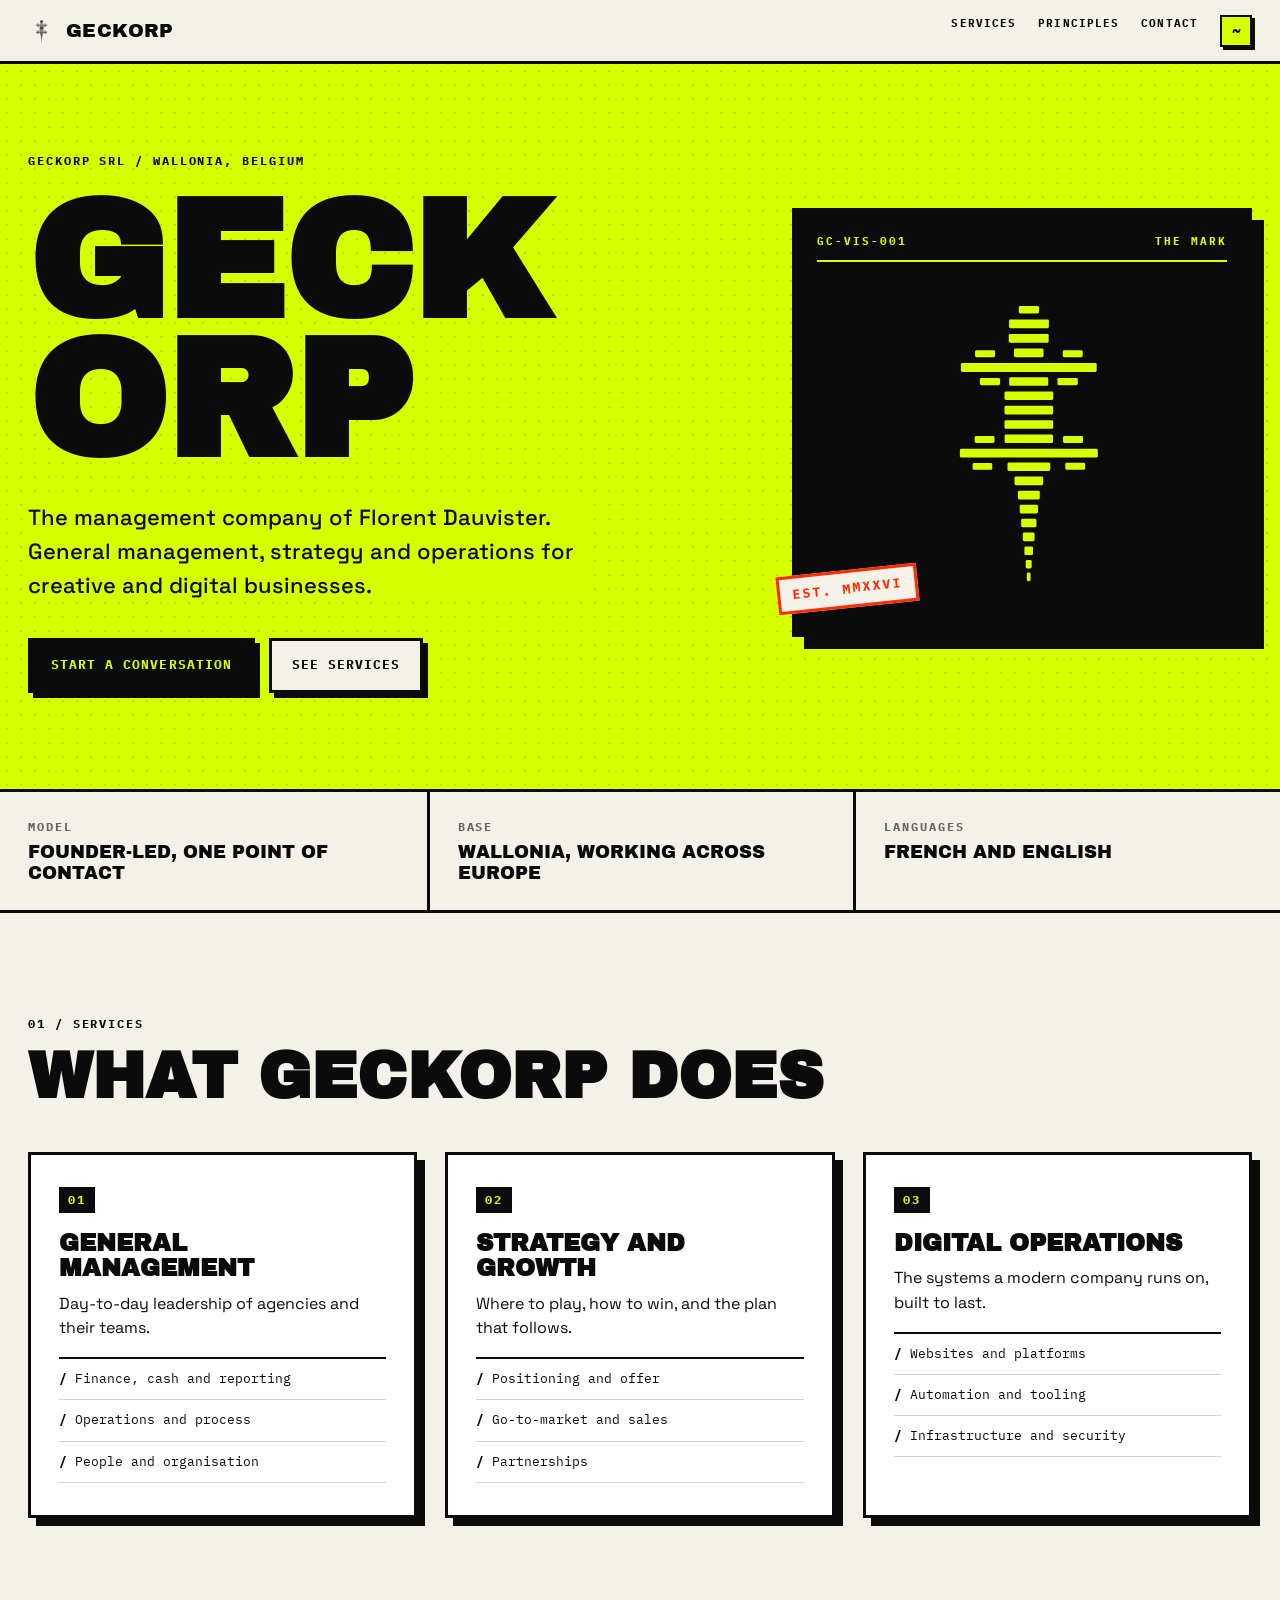
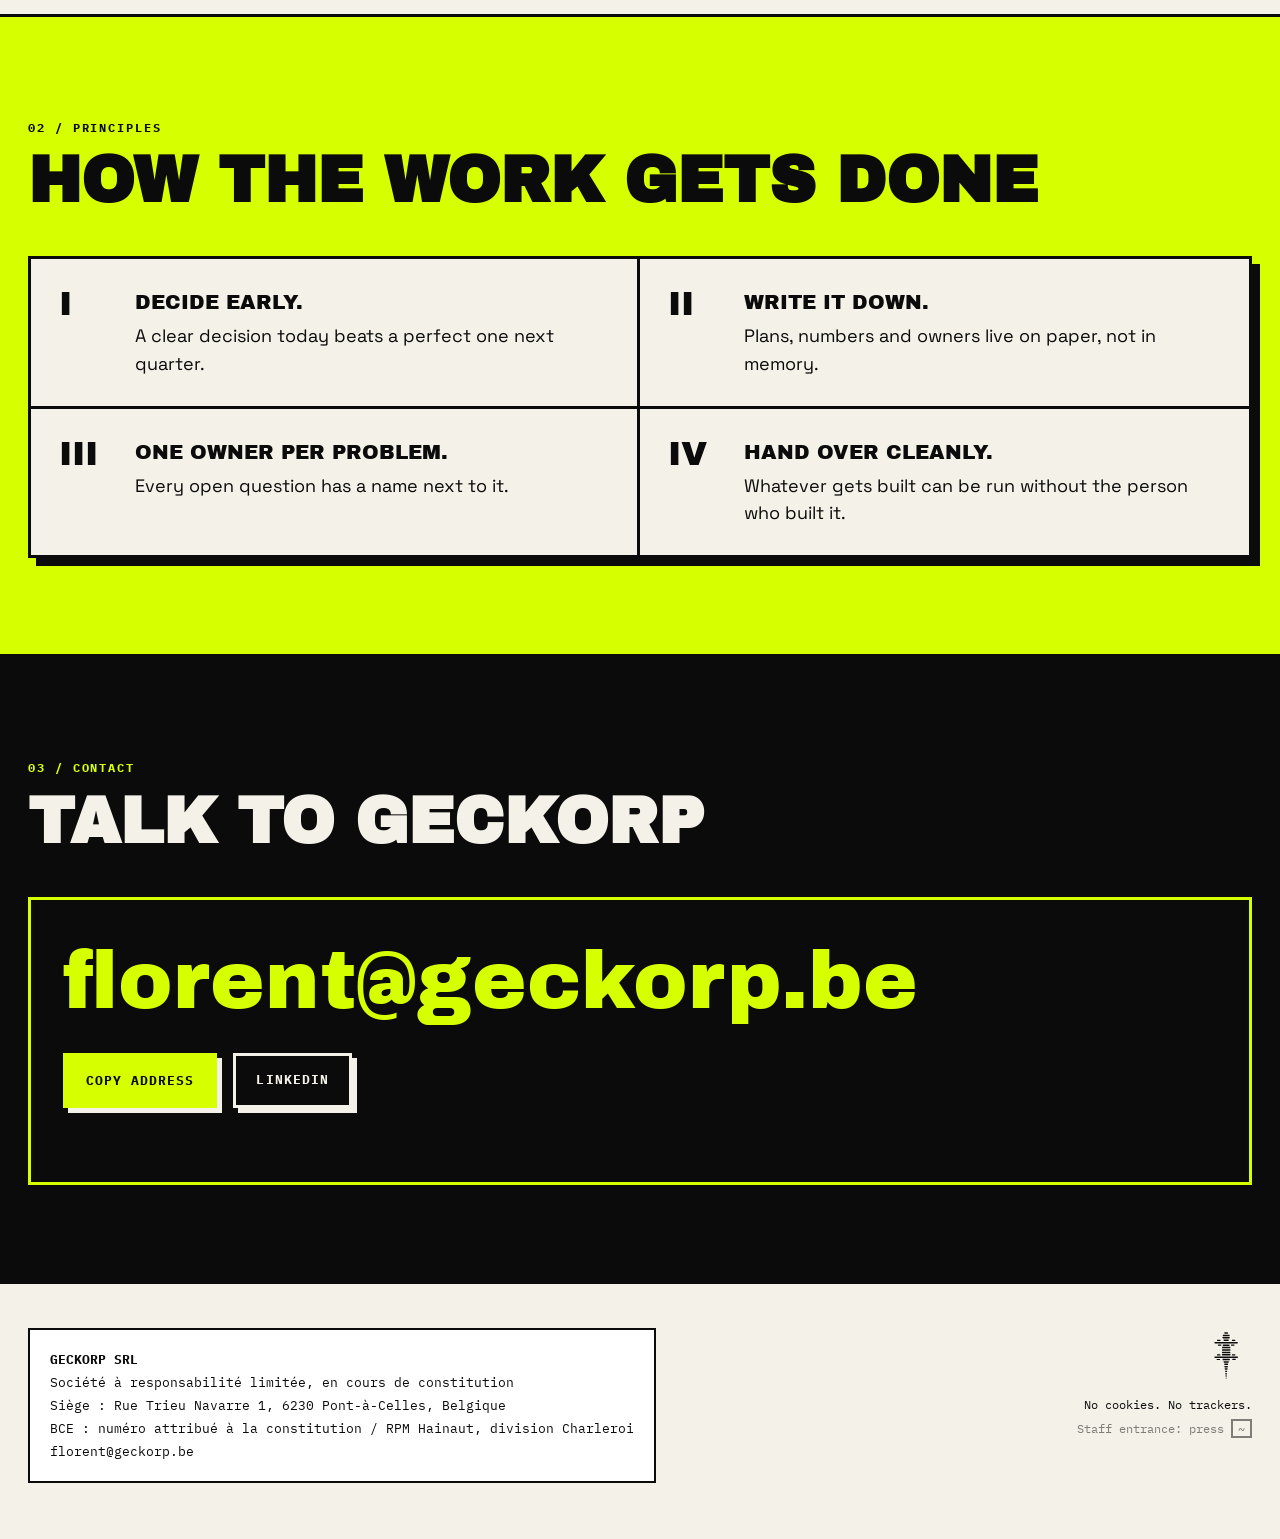
==== commit ed7c43ef: "Geckorp site: richer hero, facts strip, services detail, principles, contact card Co-Authored-By: Cl" ====
--- a/index.html
+++ b/index.html
@@ -5,6 +5,9 @@
 <meta name="viewport" content="width=device-width, initial-scale=1">
 <title>Geckorp / Management company</title>
 <meta name="description" content="Geckorp SRL, the management company of Florent Dauvister. General management, strategy and operations for creative and digital businesses.">
+<meta property="og:title" content="Geckorp / Management company">
+<meta property="og:description" content="General management, strategy and operations for creative and digital businesses.">
+<meta name="theme-color" content="#d6ff00">
 <link rel="icon" href="/favicon.svg" type="image/svg+xml">
 <link rel="preconnect" href="https://fonts.googleapis.com">
 <link rel="preconnect" href="https://fonts.gstatic.com" crossorigin>
@@ -19,55 +22,101 @@
     <span class="nav-name">GECKORP</span>
   </a>
   <div class="nav-links">
-    <a class="nav-link" href="#work">What we do</a>
+    <a class="nav-link" href="#services">Services</a>
+    <a class="nav-link" href="#principles">Principles</a>
     <a class="nav-link" href="#contact">Contact</a>
+    <button class="nav-term" type="button" data-open-term aria-label="Open the terminal">~</button>
   </div>
 </nav>
 
 <header class="hero">
-  <div class="hero-kicker">GECKORP SRL / PONT-À-CELLES, BELGIUM</div>
-  <h1 class="hero-title">GECKORP</h1>
-  <p class="hero-lead">The management company of Florent Dauvister. General management, strategy and operations for creative and digital businesses.</p>
-  <div class="hero-actions">
-    <a class="btn btn-ink" href="mailto:florent@geckorp.be">florent@geckorp.be</a>
-    <a class="btn" href="#work">What we do</a>
+  <div class="hero-copy">
+    <div class="kicker">GECKORP SRL / WALLONIA, BELGIUM</div>
+    <h1 class="hero-title">GECK<br>ORP</h1>
+    <p class="hero-lead">The management company of Florent Dauvister. General management, strategy and operations for creative and digital businesses.</p>
+    <div class="hero-actions">
+      <a class="btn btn-ink" href="#contact">Start a conversation</a>
+      <a class="btn" href="#services">See services</a>
+    </div>
   </div>
-  <div class="hero-mark" aria-hidden="true">
-    <svg viewBox="0 0 1024 1024" data-gecko></svg>
-  </div>
+  <figure class="hero-card">
+    <div class="hero-card-top"><span>GC-VIS-001</span><span>THE MARK</span></div>
+    <svg viewBox="0 0 1024 1024" data-gecko data-gecko-fill="#d6ff00" aria-hidden="true"></svg>
+    <div class="hero-stamp">EST. MMXXVI</div>
+  </figure>
 </header>
 
-<section class="section" id="work">
+<section class="facts" aria-label="At a glance">
+  <div class="fact"><span class="fact-k">Model</span><span class="fact-v">Founder-led, one point of contact</span></div>
+  <div class="fact"><span class="fact-k">Base</span><span class="fact-v">Wallonia, working across Europe</span></div>
+  <div class="fact"><span class="fact-k">Languages</span><span class="fact-v">French and English</span></div>
+</section>
+
+<section class="section" id="services">
   <div class="section-head">
-    <span class="kicker">01</span>
-    <h2>What we do</h2>
+    <span class="kicker">01 / SERVICES</span>
+    <h2>What Geckorp does</h2>
   </div>
   <div class="cards">
     <article class="card">
-      <div class="card-ref">GC-01</div>
+      <div class="card-num">01</div>
       <h3>General management</h3>
-      <p>Day-to-day leadership of agencies and their teams: finance, operations, people and the decisions that keep a company moving.</p>
+      <p>Day-to-day leadership of agencies and their teams.</p>
+      <ul>
+        <li>Finance, cash and reporting</li>
+        <li>Operations and process</li>
+        <li>People and organisation</li>
+      </ul>
     </article>
     <article class="card">
-      <div class="card-ref">GC-02</div>
+      <div class="card-num">02</div>
       <h3>Strategy and growth</h3>
-      <p>Positioning, go-to-market and commercial planning, written down and followed through.</p>
+      <p>Where to play, how to win, and the plan that follows.</p>
+      <ul>
+        <li>Positioning and offer</li>
+        <li>Go-to-market and sales</li>
+        <li>Partnerships</li>
+      </ul>
     </article>
     <article class="card">
-      <div class="card-ref">GC-03</div>
+      <div class="card-num">03</div>
       <h3>Digital operations</h3>
-      <p>Websites, platforms, automation and the infrastructure behind them, built to last and handed over cleanly.</p>
+      <p>The systems a modern company runs on, built to last.</p>
+      <ul>
+        <li>Websites and platforms</li>
+        <li>Automation and tooling</li>
+        <li>Infrastructure and security</li>
+      </ul>
     </article>
   </div>
 </section>
 
+<section class="section section-acid" id="principles">
+  <div class="section-head">
+    <span class="kicker">02 / PRINCIPLES</span>
+    <h2>How the work gets done</h2>
+  </div>
+  <ol class="principles">
+    <li><span class="p-num">I</span><div><strong>Decide early.</strong> A clear decision today beats a perfect one next quarter.</div></li>
+    <li><span class="p-num">II</span><div><strong>Write it down.</strong> Plans, numbers and owners live on paper, not in memory.</div></li>
+    <li><span class="p-num">III</span><div><strong>One owner per problem.</strong> Every open question has a name next to it.</div></li>
+    <li><span class="p-num">IV</span><div><strong>Hand over cleanly.</strong> Whatever gets built can be run without the person who built it.</div></li>
+  </ol>
+</section>
+
 <section class="section section-ink" id="contact">
   <div class="section-head">
-    <span class="kicker">02</span>
-    <h2>Contact</h2>
+    <span class="kicker">03 / CONTACT</span>
+    <h2>Talk to Geckorp</h2>
   </div>
-  <p class="contact-line"><a href="mailto:florent@geckorp.be">florent@geckorp.be</a></p>
-  <p class="contact-sub"><a href="https://www.linkedin.com/in/florent-dauvister/">linkedin.com/in/florent-dauvister</a></p>
+  <div class="contact-card">
+    <a class="contact-mail" href="mailto:florent@geckorp.be">florent@geckorp.be</a>
+    <div class="contact-actions">
+      <button class="btn btn-acid" type="button" data-copy="florent@geckorp.be">Copy address</button>
+      <a class="btn btn-ghost" href="https://www.linkedin.com/in/florent-dauvister/">LinkedIn</a>
+    </div>
+    <p class="copy-note" aria-live="polite"></p>
+  </div>
 </section>
 
 <footer>
@@ -79,8 +128,9 @@
     florent@geckorp.be
   </div>
   <div class="footer-side">
-    <p>This site sets no cookies and loads no trackers.</p>
-    <p class="hint">Staff only: press <kbd>~</kbd></p>
+    <svg class="footer-mark" viewBox="0 0 1024 1024" data-gecko aria-hidden="true"></svg>
+    <p>No cookies. No trackers.</p>
+    <p class="hint">Staff entrance: press <kbd>~</kbd></p>
   </div>
 </footer>
 
--- a/styles.css
+++ b/styles.css
@@ -26,36 +26,69 @@
 .nav-link { font-family: var(--mono); font-size: 11px; font-weight: 700; letter-spacing: .1em; text-transform: uppercase; text-decoration: none; }
 .nav-link:hover { background: var(--acid); }
 
-.hero { position: relative; background: var(--acid); border-bottom: var(--border); padding: 96px 28px 88px; overflow: hidden; }
-.hero-kicker, .kicker, .card-ref { font-family: var(--mono); font-size: 12px; font-weight: 700; letter-spacing: .16em; text-transform: uppercase; }
-.hero-title { font-family: var(--display); font-size: clamp(64px, 15vw, 210px); line-height: .88; letter-spacing: -.01em; margin: 18px 0 26px; position: relative; z-index: 1; }
-.hero-lead { max-width: 640px; font-size: clamp(18px, 2.2vw, 22px); font-weight: 500; position: relative; z-index: 1; }
-.hero-actions { display: flex; gap: 14px; flex-wrap: wrap; margin-top: 36px; position: relative; z-index: 1; }
-.hero-mark { position: absolute; right: -20px; bottom: -90px; width: min(36vw, 440px); opacity: .9; }
-.btn { display: inline-block; font-family: var(--mono); font-size: 13px; font-weight: 700; letter-spacing: .08em; text-transform: uppercase;
-  text-decoration: none; border: var(--border); background: var(--paper); padding: 14px 20px; box-shadow: 5px 5px 0 var(--ink); transition: transform .12s, box-shadow .12s; }
+.kicker, .card-num, .fact-k { font-family: var(--mono); font-size: 12px; font-weight: 700; letter-spacing: .16em; text-transform: uppercase; }
+.nav-term { font-family: var(--mono); font-weight: 700; font-size: 15px; width: 32px; height: 32px; border: 2px solid var(--ink); background: var(--acid); cursor: pointer; box-shadow: 3px 3px 0 var(--ink); }
+.nav-term:hover { transform: translate(1px,1px); box-shadow: 2px 2px 0 var(--ink); }
+
+.hero { display: grid; grid-template-columns: 1.35fr 1fr; gap: 48px; align-items: center; background: var(--acid); border-bottom: var(--border);
+  padding: 88px 28px 96px; background-image: radial-gradient(rgba(11,11,11,.13) 1.2px, transparent 1.3px); background-size: 14px 14px; }
+.hero-title { font-family: var(--display); font-size: clamp(76px, 13vw, 200px); line-height: .84; margin: 22px 0 28px; letter-spacing: -.01em; }
+.hero-lead { max-width: 560px; font-size: clamp(18px, 2vw, 22px); font-weight: 500; background: var(--acid); }
+.hero-actions { display: flex; gap: 14px; flex-wrap: wrap; margin-top: 36px; }
+.hero-card { position: relative; background: var(--ink); border: var(--border); box-shadow: 12px 12px 0 var(--ink); padding: 22px 22px 34px; max-width: 460px; justify-self: end; width: 100%; }
+.hero-card svg { width: 78%; margin: 18px auto 0; }
+.hero-card-top { display: flex; justify-content: space-between; font-family: var(--mono); font-size: 11px; font-weight: 700; letter-spacing: .18em; color: var(--acid); border-bottom: 2px solid var(--acid); padding-bottom: 10px; }
+.hero-stamp { position: absolute; left: -18px; bottom: 26px; background: var(--paper); color: var(--alert); border: 3px solid var(--alert); font-family: var(--mono); font-weight: 700; font-size: 13px; letter-spacing: .16em; padding: 6px 12px; transform: rotate(-6deg); }
+
+.btn { display: inline-block; font-family: var(--mono); font-size: 13px; font-weight: 700; letter-spacing: .08em; text-transform: uppercase; cursor: pointer;
+  text-decoration: none; border: var(--border); background: var(--paper); color: var(--ink); padding: 14px 20px; box-shadow: 5px 5px 0 var(--ink); transition: transform .12s, box-shadow .12s; }
 .btn:hover { transform: translate(2px, 2px); box-shadow: 3px 3px 0 var(--ink); }
 .btn-ink { background: var(--ink); color: var(--acid); }
+.btn-acid { background: var(--acid); border-color: var(--acid); box-shadow: 5px 5px 0 var(--paper); }
+.btn-acid:hover { box-shadow: 3px 3px 0 var(--paper); }
+.btn-ghost { background: transparent; color: var(--paper); border-color: var(--paper); box-shadow: 5px 5px 0 var(--paper); }
+.btn-ghost:hover { box-shadow: 3px 3px 0 var(--paper); }
 
-.section { padding: 88px 28px; border-bottom: var(--border); }
-.section-head { display: flex; align-items: baseline; gap: 18px; margin-bottom: 40px; }
-.section-head h2 { font-family: var(--display); font-size: clamp(34px, 5vw, 56px); text-transform: uppercase; line-height: 1; }
+.facts { display: grid; grid-template-columns: repeat(3, 1fr); border-bottom: var(--border); background: var(--paper); }
+.fact { padding: 26px 28px; display: flex; flex-direction: column; gap: 6px; }
+.fact + .fact { border-left: var(--border); }
+.fact-k { opacity: .6; }
+.fact-v { font-family: var(--display); font-size: 18px; text-transform: uppercase; line-height: 1.15; }
+
+.section { padding: 96px 28px; border-bottom: var(--border); }
+.section-head { margin-bottom: 44px; }
+.section-head h2 { font-family: var(--display); font-size: clamp(36px, 5.4vw, 64px); text-transform: uppercase; line-height: .95; margin-top: 12px; }
 .cards { display: grid; grid-template-columns: repeat(3, 1fr); gap: 28px; }
-.card { border: var(--border); background: #fff; box-shadow: var(--shadow); padding: 28px; }
-.card h3 { font-family: var(--display); font-size: 22px; text-transform: uppercase; line-height: 1.1; margin: 10px 0 12px; }
-.card p { font-size: 16px; }
+.card { border: var(--border); background: #fff; box-shadow: var(--shadow); padding: 30px 28px 32px; transition: transform .15s, box-shadow .15s; }
+.card:hover { transform: translate(-3px, -3px); box-shadow: 11px 11px 0 var(--ink); }
+.card-num { display: inline-block; background: var(--ink); color: var(--acid); padding: 4px 9px; }
+.card h3 { font-family: var(--display); font-size: 24px; text-transform: uppercase; line-height: 1.05; margin: 18px 0 10px; }
+.card p { font-size: 16px; margin-bottom: 16px; }
+.card ul { list-style: none; border-top: 2px solid var(--ink); }
+.card li { font-family: var(--mono); font-size: 13px; padding: 10px 0; border-bottom: 1px solid rgba(11,11,11,.18); }
+.card li::before { content: "/ "; font-weight: 700; }
+
+.section-acid { background: var(--acid); }
+.principles { list-style: none; display: grid; grid-template-columns: repeat(2, 1fr); gap: 0; border: var(--border); background: var(--paper); box-shadow: var(--shadow); }
+.principles li { display: flex; gap: 20px; padding: 28px; font-size: 18px; align-items: flex-start; }
+.principles li:nth-child(odd) { border-right: var(--border); }
+.principles li:nth-child(-n+2) { border-bottom: var(--border); }
+.p-num { font-family: var(--display); font-size: 34px; line-height: 1; min-width: 56px; }
+.principles strong { font-family: var(--display); font-weight: 400; text-transform: uppercase; display: block; margin-bottom: 4px; font-size: 20px; }
 
 .section-ink { background: var(--ink); color: var(--paper); }
 .section-ink .kicker { color: var(--acid); }
-.contact-line { font-family: var(--display); font-size: clamp(28px, 6vw, 72px); line-height: 1; }
-.contact-line a { text-decoration: none; color: var(--acid); }
-.contact-line a:hover { text-decoration: underline; }
-.contact-sub { margin-top: 18px; font-family: var(--mono); font-size: 14px; }
+.contact-card { border: 3px solid var(--acid); padding: 40px 32px; }
+.contact-mail { font-family: var(--display); font-size: clamp(28px, 6.4vw, 84px); line-height: 1; color: var(--acid); text-decoration: none; word-break: break-all; }
+.contact-mail:hover { text-decoration: underline; text-decoration-thickness: 4px; }
+.contact-actions { display: flex; gap: 16px; flex-wrap: wrap; margin-top: 32px; }
+.copy-note { font-family: var(--mono); font-size: 12px; color: var(--acid); margin-top: 16px; min-height: 18px; letter-spacing: .08em; text-transform: uppercase; }
 
-footer { display: flex; justify-content: space-between; gap: 32px; flex-wrap: wrap; padding: 40px 28px 56px; font-size: 14px; }
-.legal { font-family: var(--mono); font-size: 12.5px; line-height: 1.8; }
-.footer-side { font-family: var(--mono); font-size: 12px; text-align: right; }
-.hint { opacity: .45; margin-top: 6px; }
+footer { display: flex; justify-content: space-between; gap: 32px; flex-wrap: wrap; padding: 44px 28px 56px; }
+.legal { font-family: var(--mono); font-size: 12.5px; line-height: 1.85; border: 2px solid var(--ink); padding: 18px 20px; background: #fff; }
+.footer-side { font-family: var(--mono); font-size: 12px; text-align: right; display: flex; flex-direction: column; align-items: flex-end; gap: 6px; }
+.footer-mark { width: 54px; height: 54px; margin-bottom: 8px; }
+.hint { opacity: .5; }
 kbd { font-family: var(--mono); border: 2px solid var(--ink); padding: 0 5px; }
 
 #term { position: fixed; inset: 0; z-index: 500; background: rgba(11,11,11,.97); display: none; flex-direction: column; padding: 40px;
@@ -69,15 +102,20 @@
 #term-line .ps { color: var(--acid); font-weight: 700; }
 #term-in { flex: 1; min-width: 0; background: none; border: none; outline: none; color: #fff; font-family: var(--mono); font-size: 14px; }
 
-@media (max-width: 860px) {
+@media (max-width: 960px) {
+  .hero { grid-template-columns: 1fr; padding-top: 64px; }
+  .hero-card { justify-self: start; max-width: 360px; }
   .cards { grid-template-columns: 1fr; }
-  .hero-mark { width: 60vw; right: -60px; bottom: -40px; opacity: .25; }
-  .footer-side { text-align: left; }
+  .principles { grid-template-columns: 1fr; }
+  .principles li:nth-child(odd) { border-right: none; }
+  .principles li:not(:last-child) { border-bottom: var(--border); }
 }
-@media (max-width: 520px) {
-  nav { padding: 0 16px; } .nav-links { gap: 14px; }
+@media (max-width: 640px) {
+  nav { padding: 0 16px; } .nav-links { gap: 12px; } .nav-link[href="#principles"], .nav-link[href="#services"] { display: none; }
   .hero, .section { padding-left: 16px; padding-right: 16px; }
-  footer { padding: 32px 16px 44px; }
+  .facts { grid-template-columns: 1fr; } .fact + .fact { border-left: none; border-top: var(--border); } .fact { padding: 20px 16px; }
+  .contact-card { padding: 28px 18px; }
+  footer { padding: 32px 16px 44px; } .footer-side { align-items: flex-start; text-align: left; }
   #term { padding: 20px 16px; }
 }
 
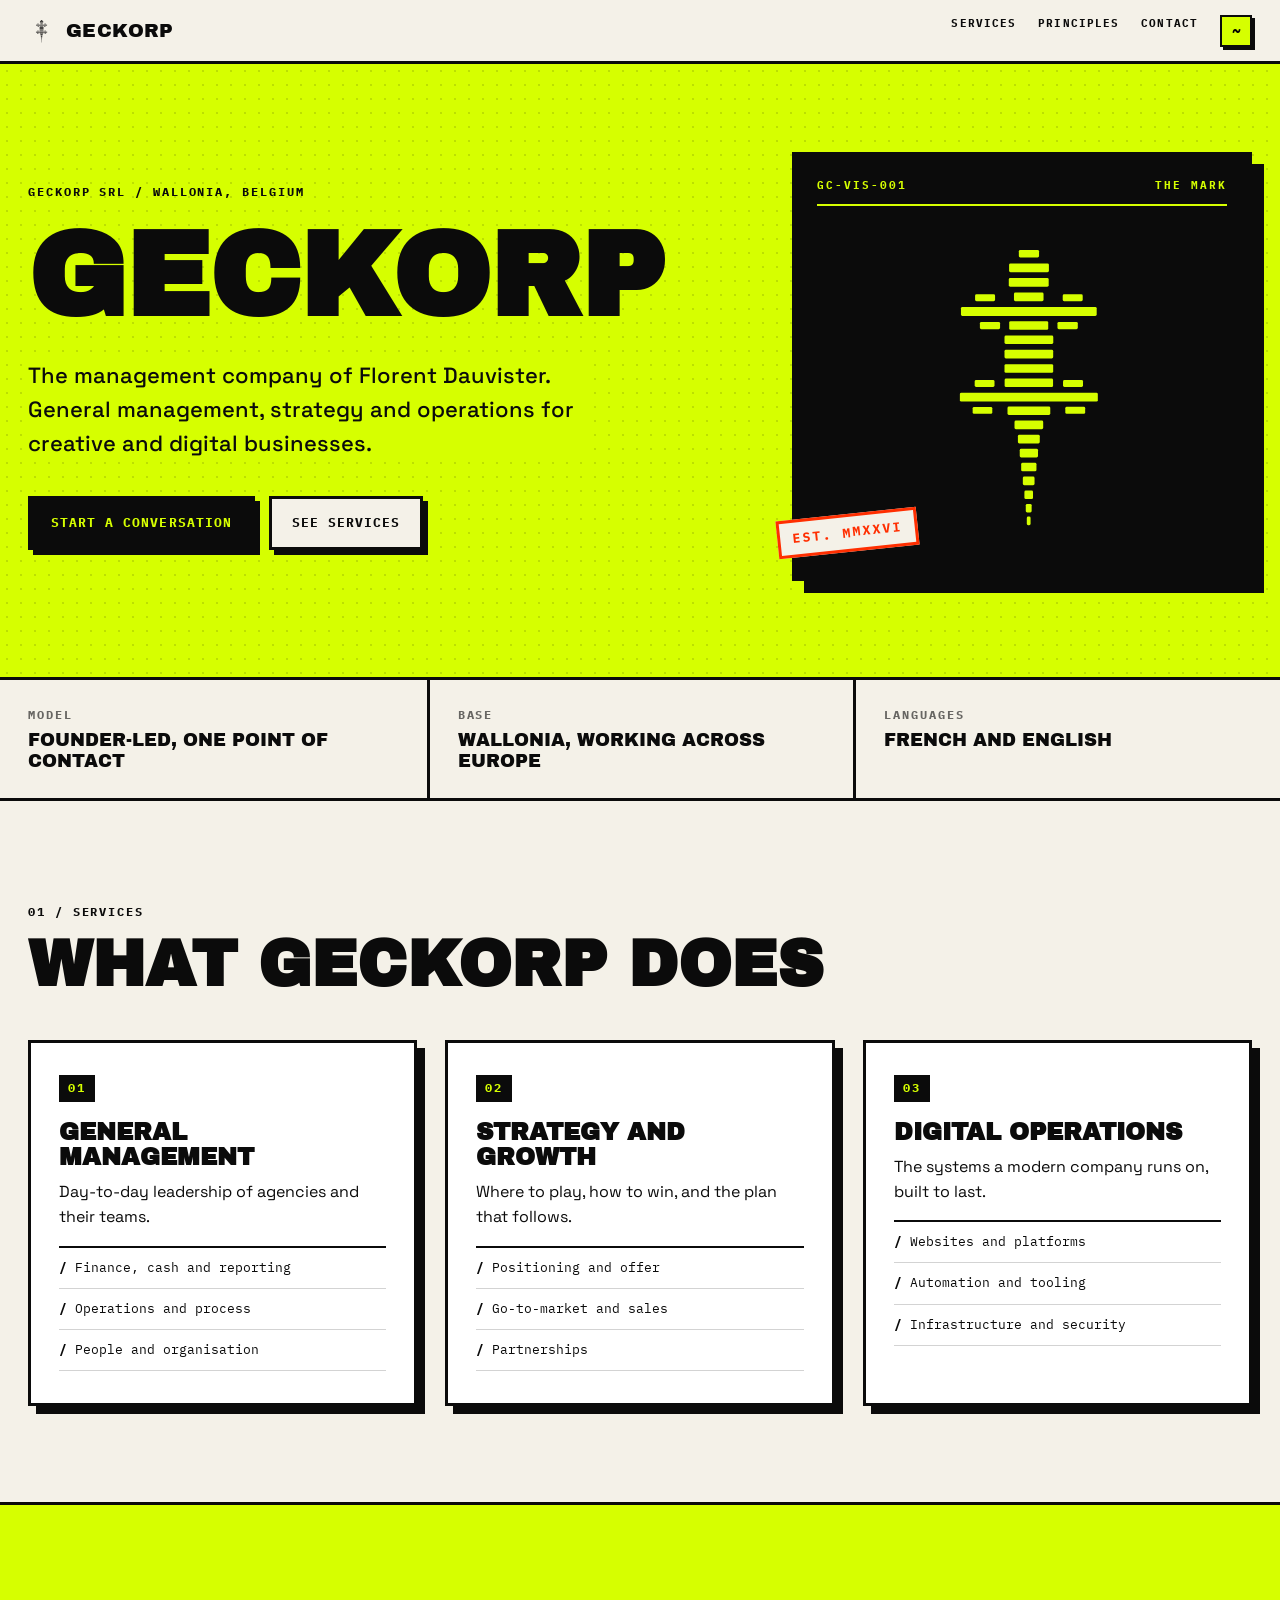
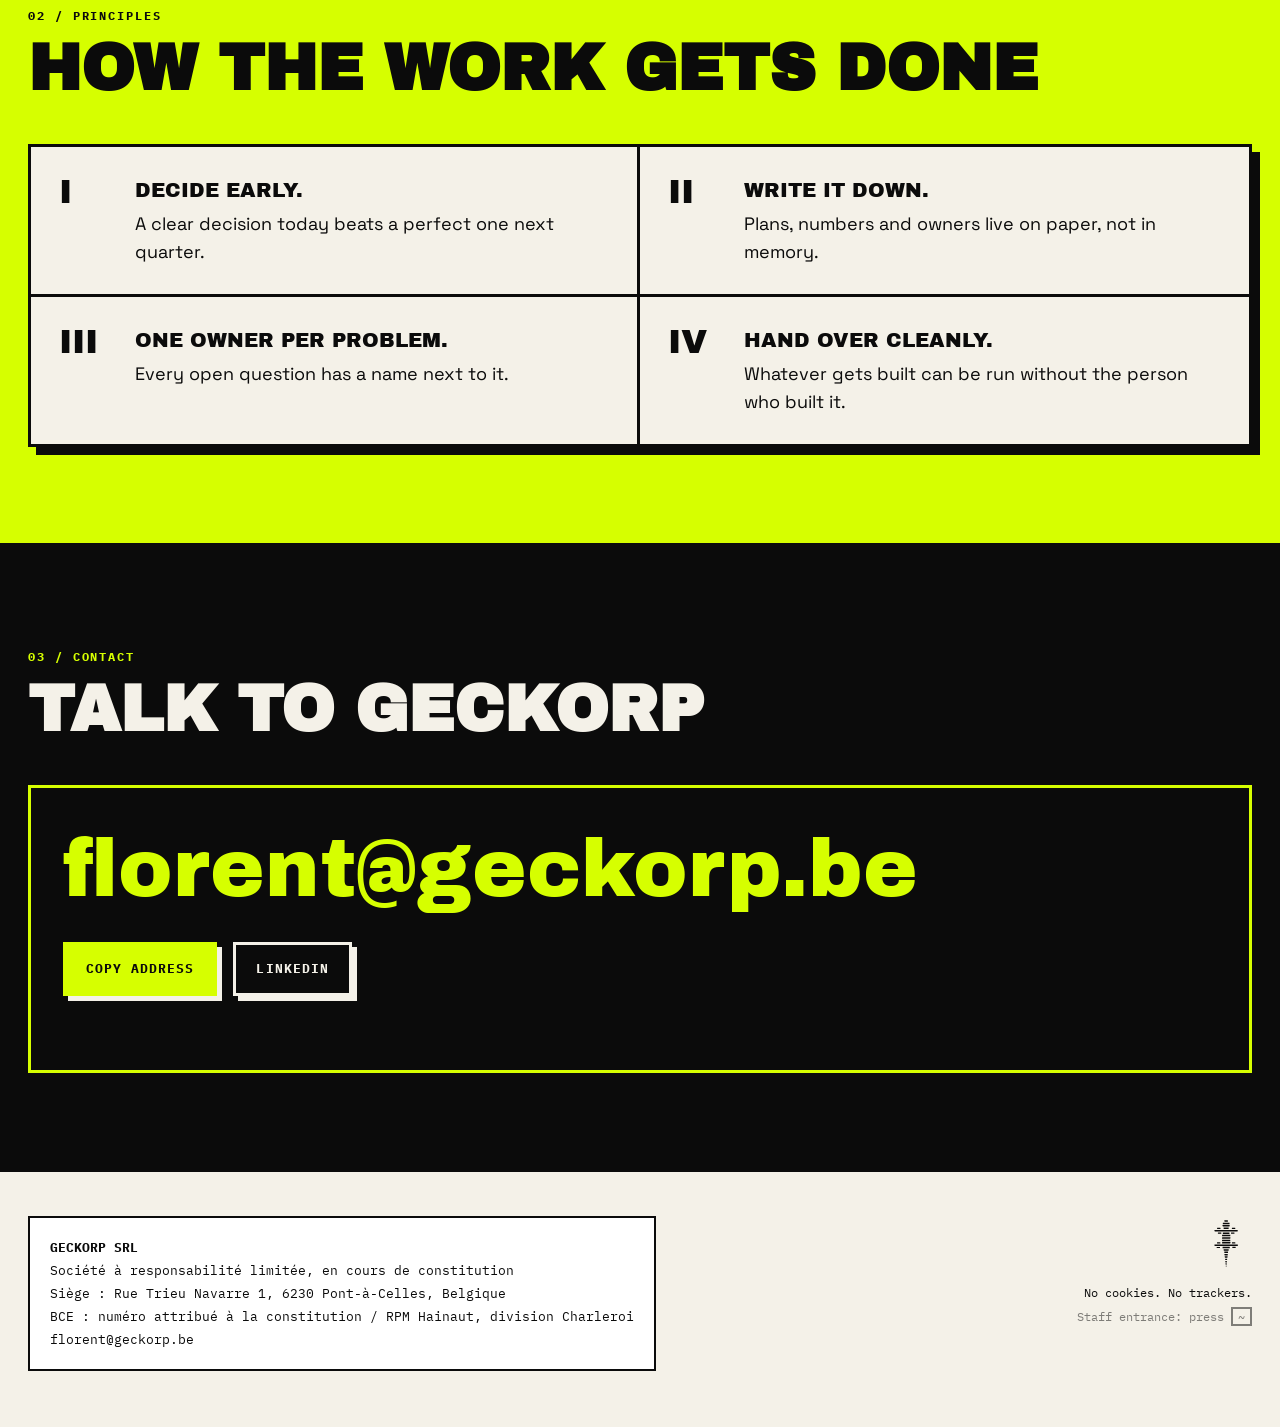
==== commit 5347e96f: "Hero title on one line Co-Authored-By: Claude Opus 5.5 <noreply@anthropic.com>" ====
--- a/index.html
+++ b/index.html
@@ -32,7 +32,7 @@
 <header class="hero">
   <div class="hero-copy">
     <div class="kicker">GECKORP SRL / WALLONIA, BELGIUM</div>
-    <h1 class="hero-title">GECK<br>ORP</h1>
+    <h1 class="hero-title">GECKORP</h1>
     <p class="hero-lead">The management company of Florent Dauvister. General management, strategy and operations for creative and digital businesses.</p>
     <div class="hero-actions">
       <a class="btn btn-ink" href="#contact">Start a conversation</a>
--- a/styles.css
+++ b/styles.css
@@ -32,7 +32,7 @@
 
 .hero { display: grid; grid-template-columns: 1.35fr 1fr; gap: 48px; align-items: center; background: var(--acid); border-bottom: var(--border);
   padding: 88px 28px 96px; background-image: radial-gradient(rgba(11,11,11,.13) 1.2px, transparent 1.3px); background-size: 14px 14px; }
-.hero-title { font-family: var(--display); font-size: clamp(76px, 13vw, 200px); line-height: .84; margin: 22px 0 28px; letter-spacing: -.01em; }
+.hero-title { font-family: var(--display); white-space: nowrap; font-size: clamp(48px, 9.2vw, 150px); line-height: .9; margin: 22px 0 28px; letter-spacing: -.01em; }
 .hero-lead { max-width: 560px; font-size: clamp(18px, 2vw, 22px); font-weight: 500; background: var(--acid); }
 .hero-actions { display: flex; gap: 14px; flex-wrap: wrap; margin-top: 36px; }
 .hero-card { position: relative; background: var(--ink); border: var(--border); box-shadow: 12px 12px 0 var(--ink); padding: 22px 22px 34px; max-width: 460px; justify-self: end; width: 100%; }
@@ -104,6 +104,7 @@
 
 @media (max-width: 960px) {
   .hero { grid-template-columns: 1fr; padding-top: 64px; }
+  .hero-title { font-size: 15vw; }
   .hero-card { justify-self: start; max-width: 360px; }
   .cards { grid-template-columns: 1fr; }
   .principles { grid-template-columns: 1fr; }
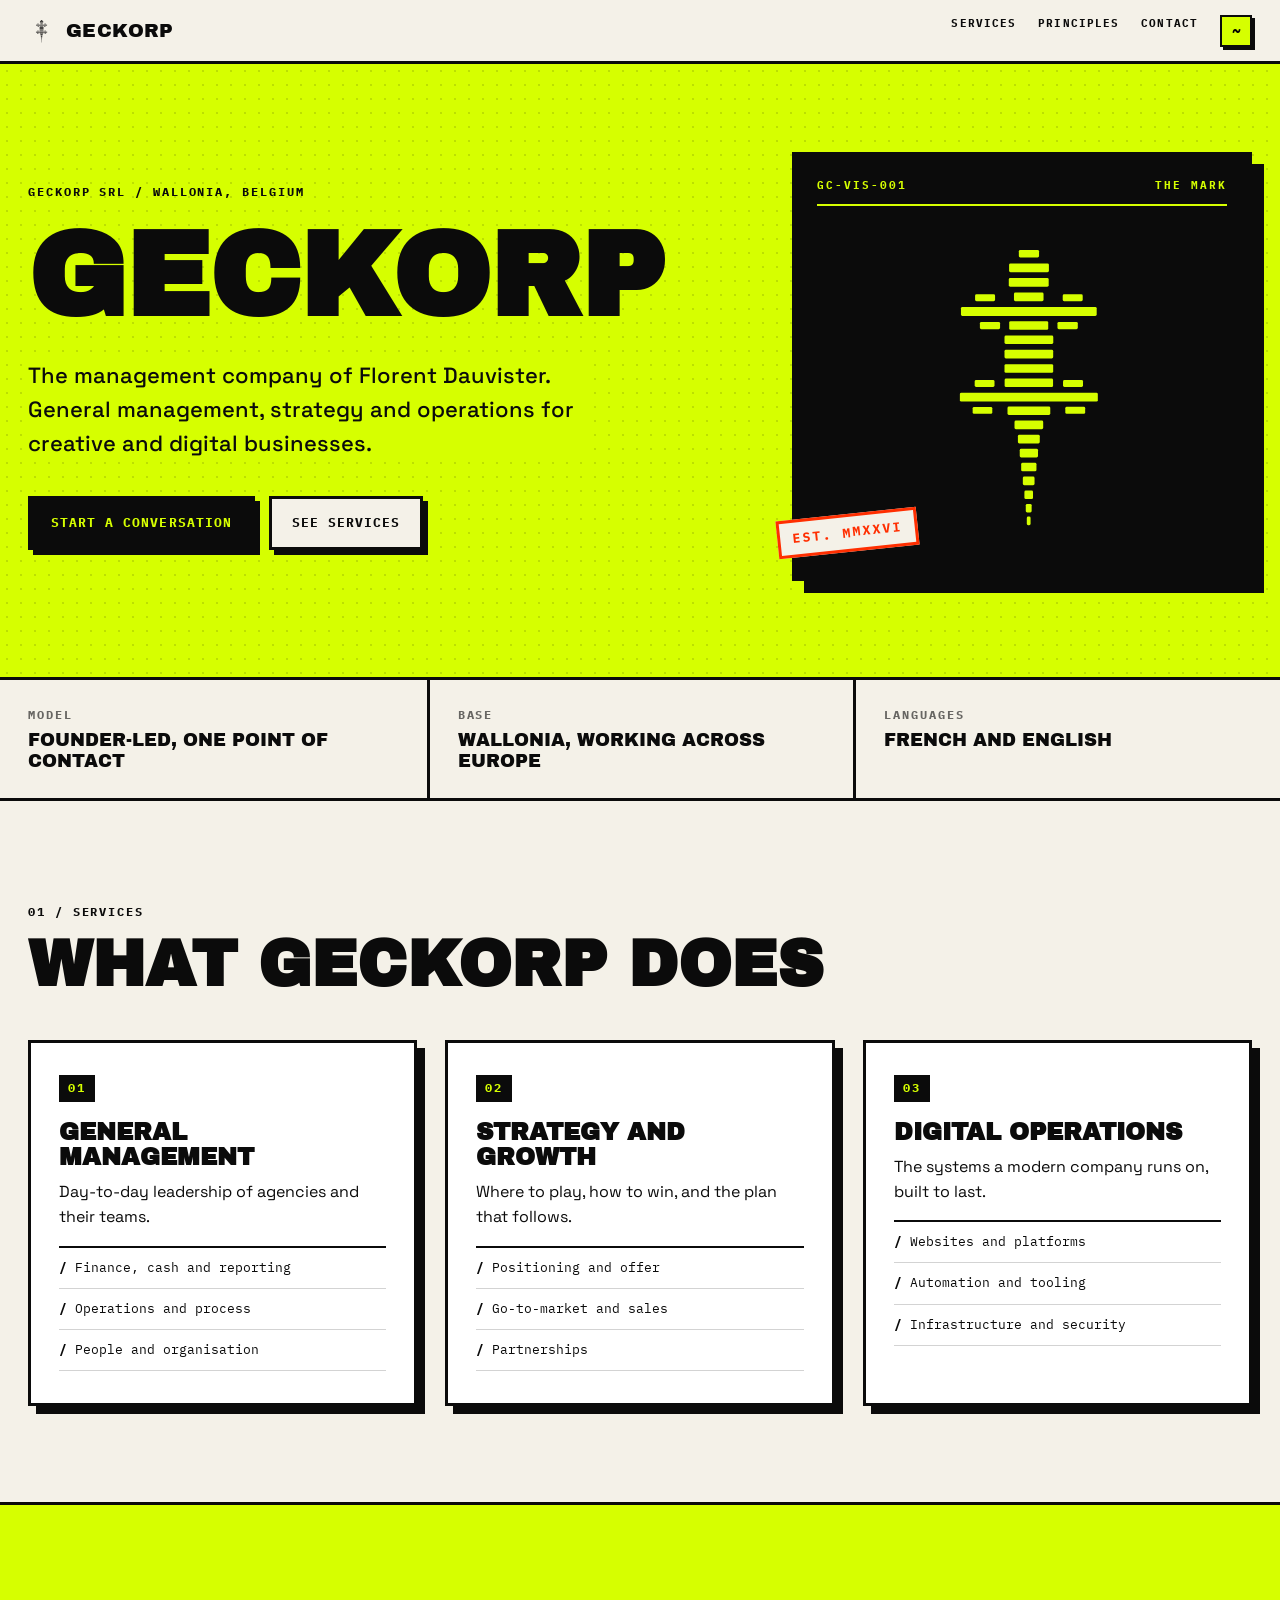
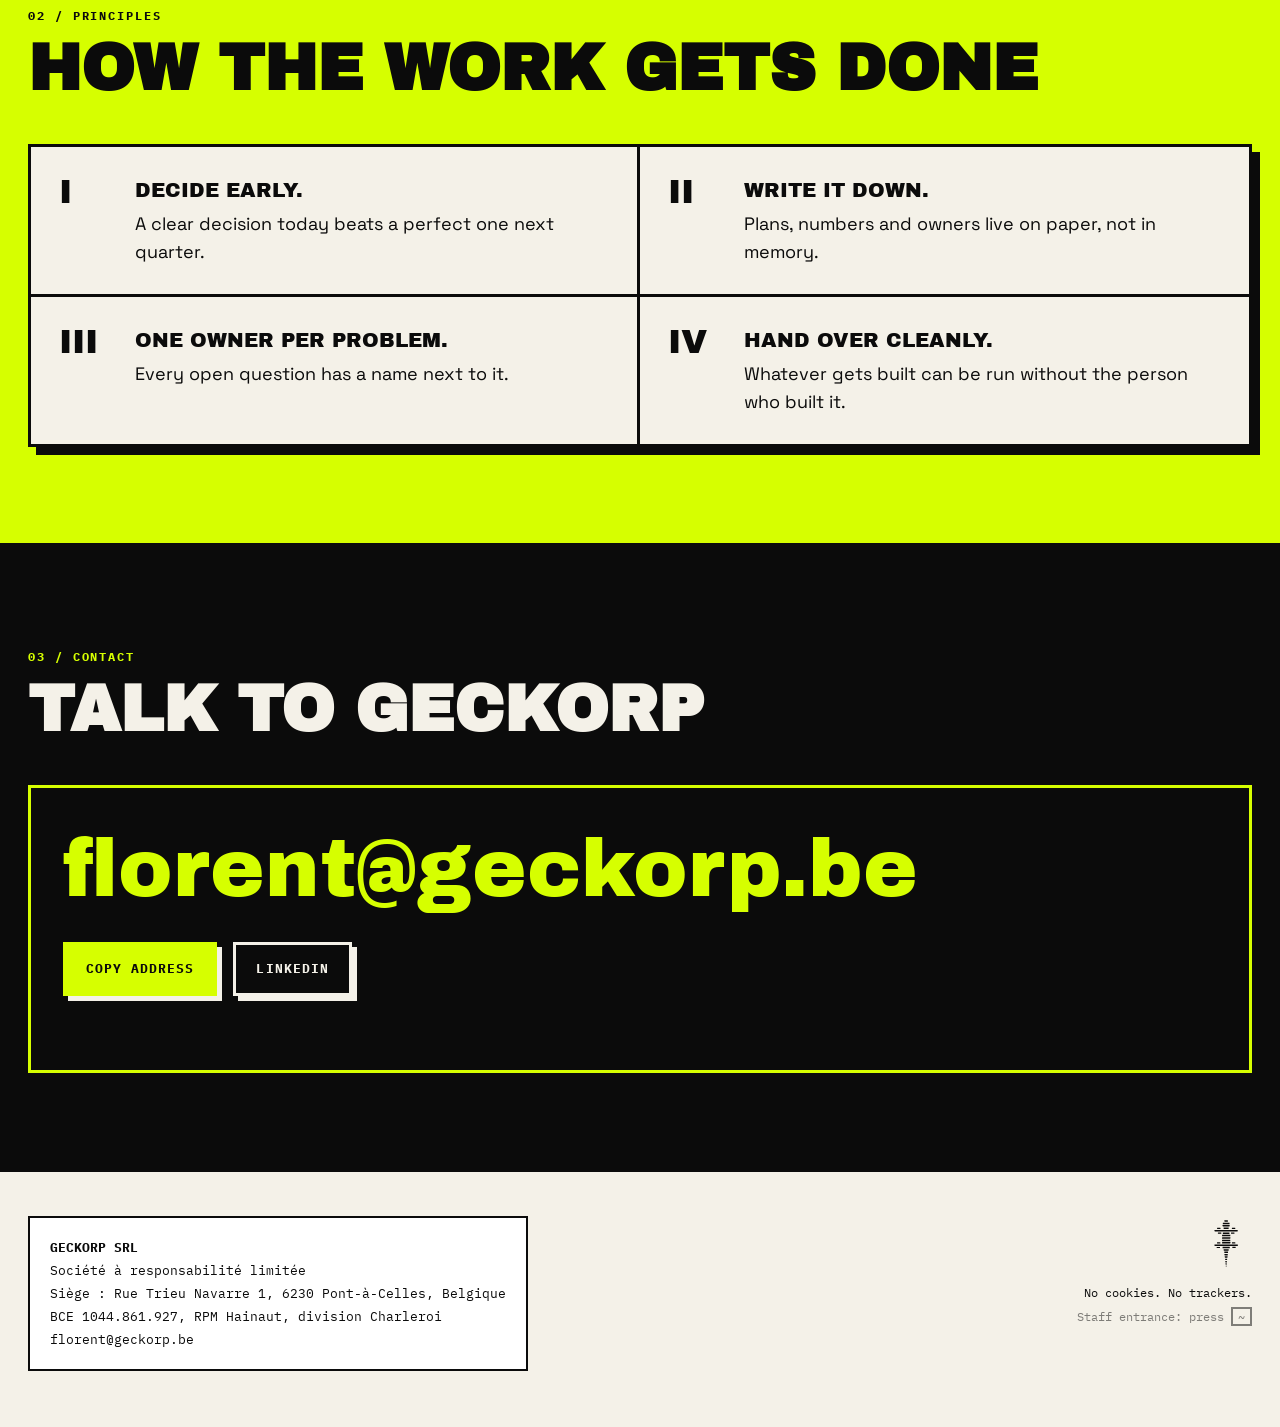
==== commit 1b5bea48: "Legal block: BCE 1044.861.927, company constituted Co-Authored-By: Claude Opus 5.5 <noreply@anthropi" ====
--- a/index.html
+++ b/index.html
@@ -122,9 +122,9 @@
 <footer>
   <div class="legal">
     <strong>GECKORP SRL</strong><br>
-    Société à responsabilité limitée, en cours de constitution<br>
+    Société à responsabilité limitée<br>
     Siège : Rue Trieu Navarre 1, 6230 Pont-à-Celles, Belgique<br>
-    BCE : numéro attribué à la constitution / RPM Hainaut, division Charleroi<br>
+    BCE 1044.861.927, RPM Hainaut, division Charleroi<br>
     florent@geckorp.be
   </div>
   <div class="footer-side">
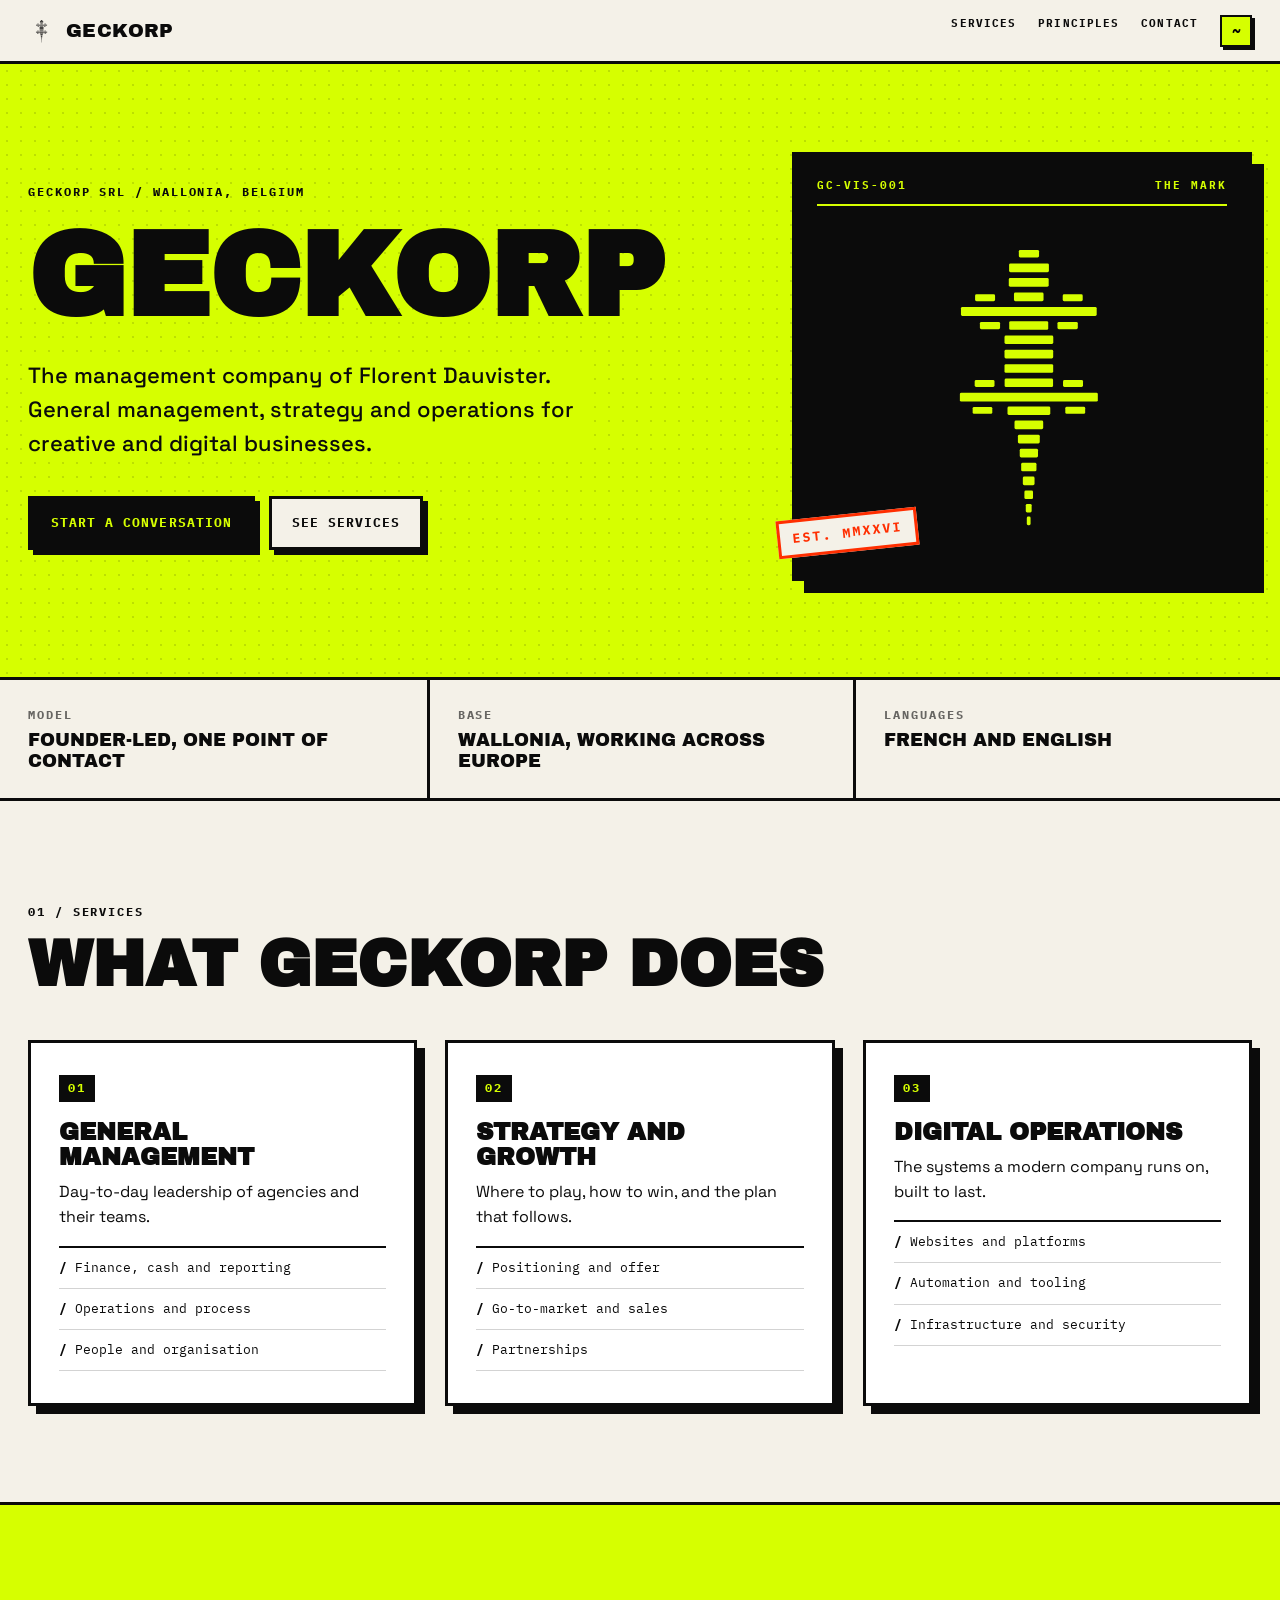
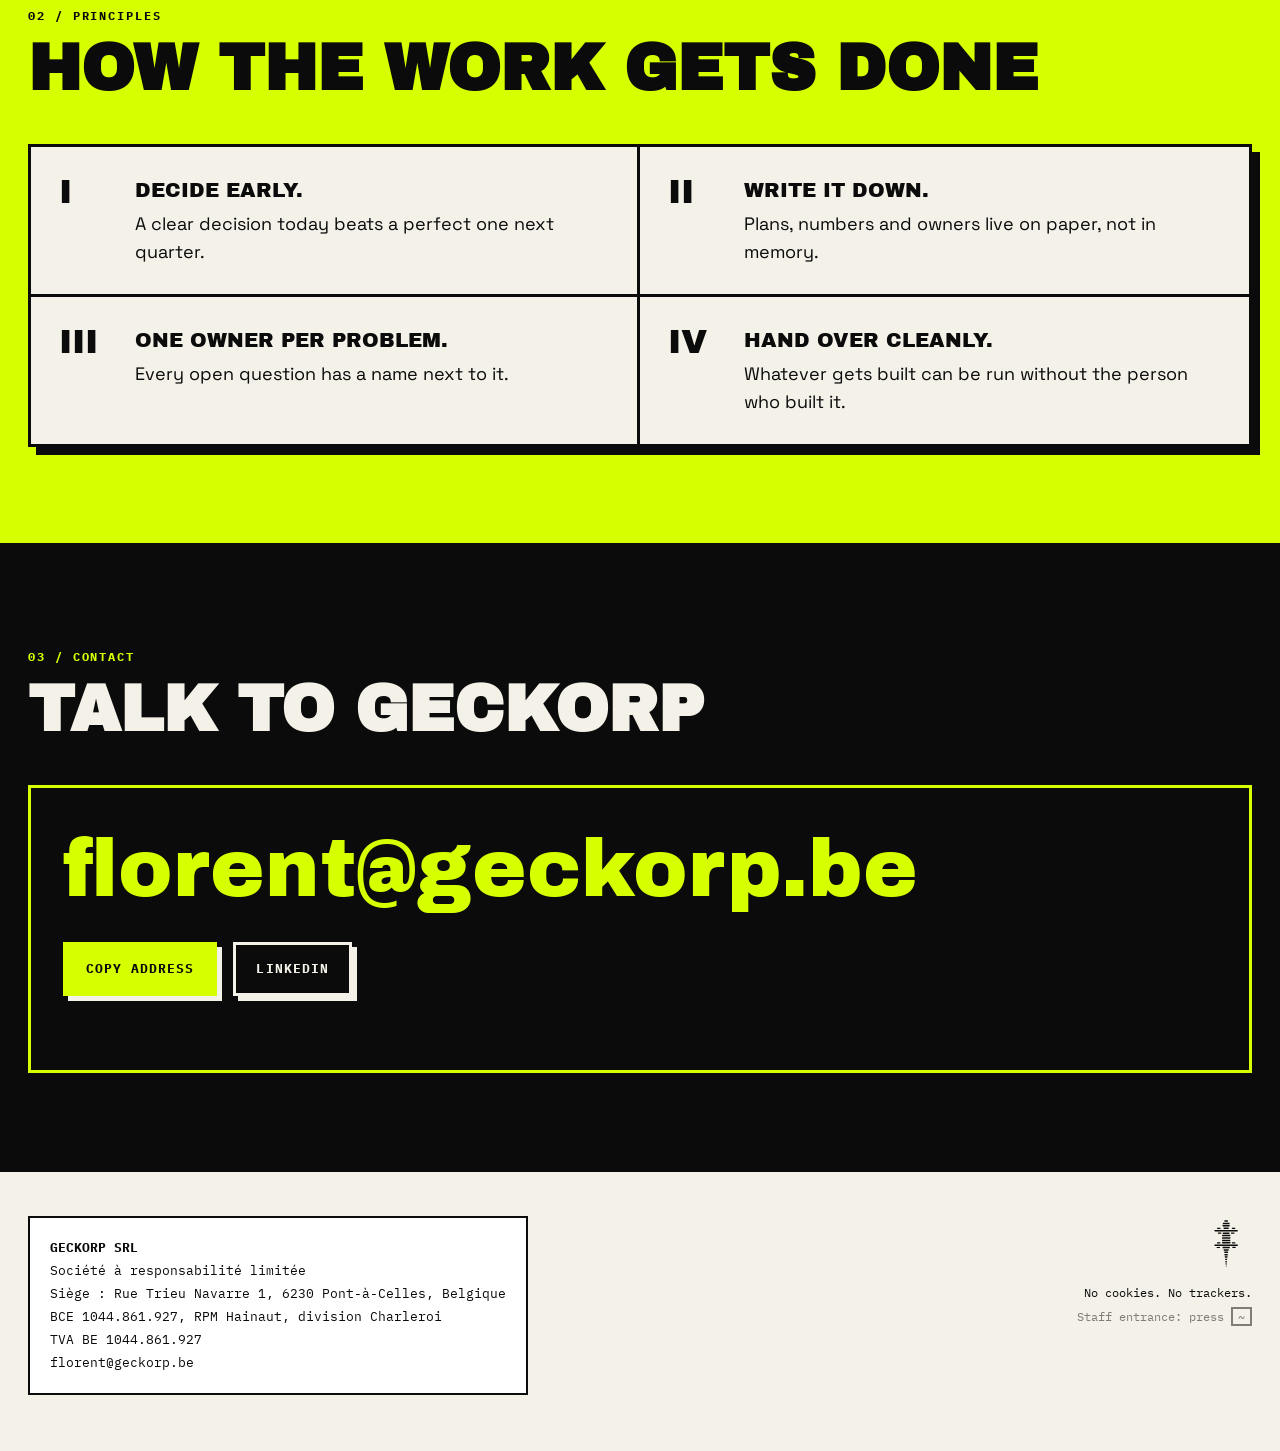
==== commit 5b9a50c9: "Legal block: VAT BE 1044.861.927 (attributed 16 Nov 2026)" ====
--- a/index.html
+++ b/index.html
@@ -125,6 +125,7 @@
     Société à responsabilité limitée<br>
     Siège : Rue Trieu Navarre 1, 6230 Pont-à-Celles, Belgique<br>
     BCE 1044.861.927, RPM Hainaut, division Charleroi<br>
+    TVA BE 1044.861.927<br>
     florent@geckorp.be
   </div>
   <div class="footer-side">
